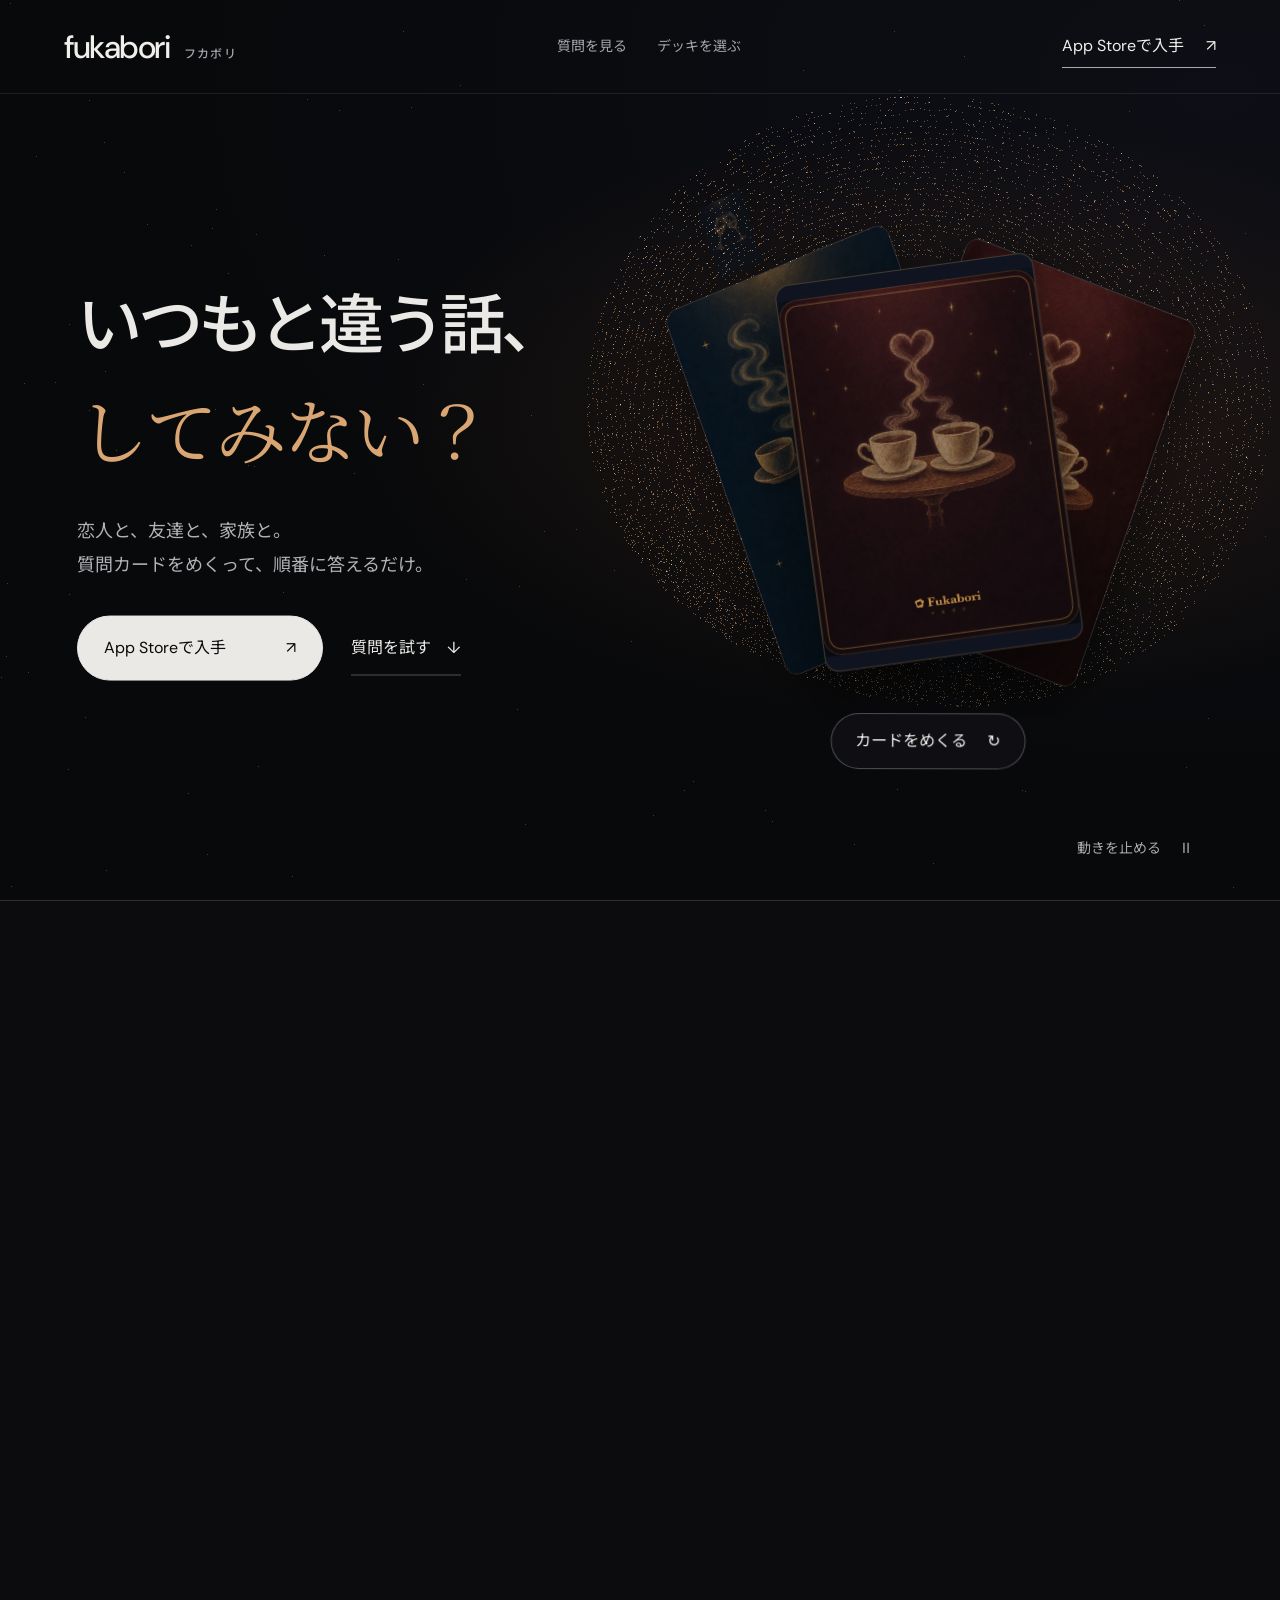
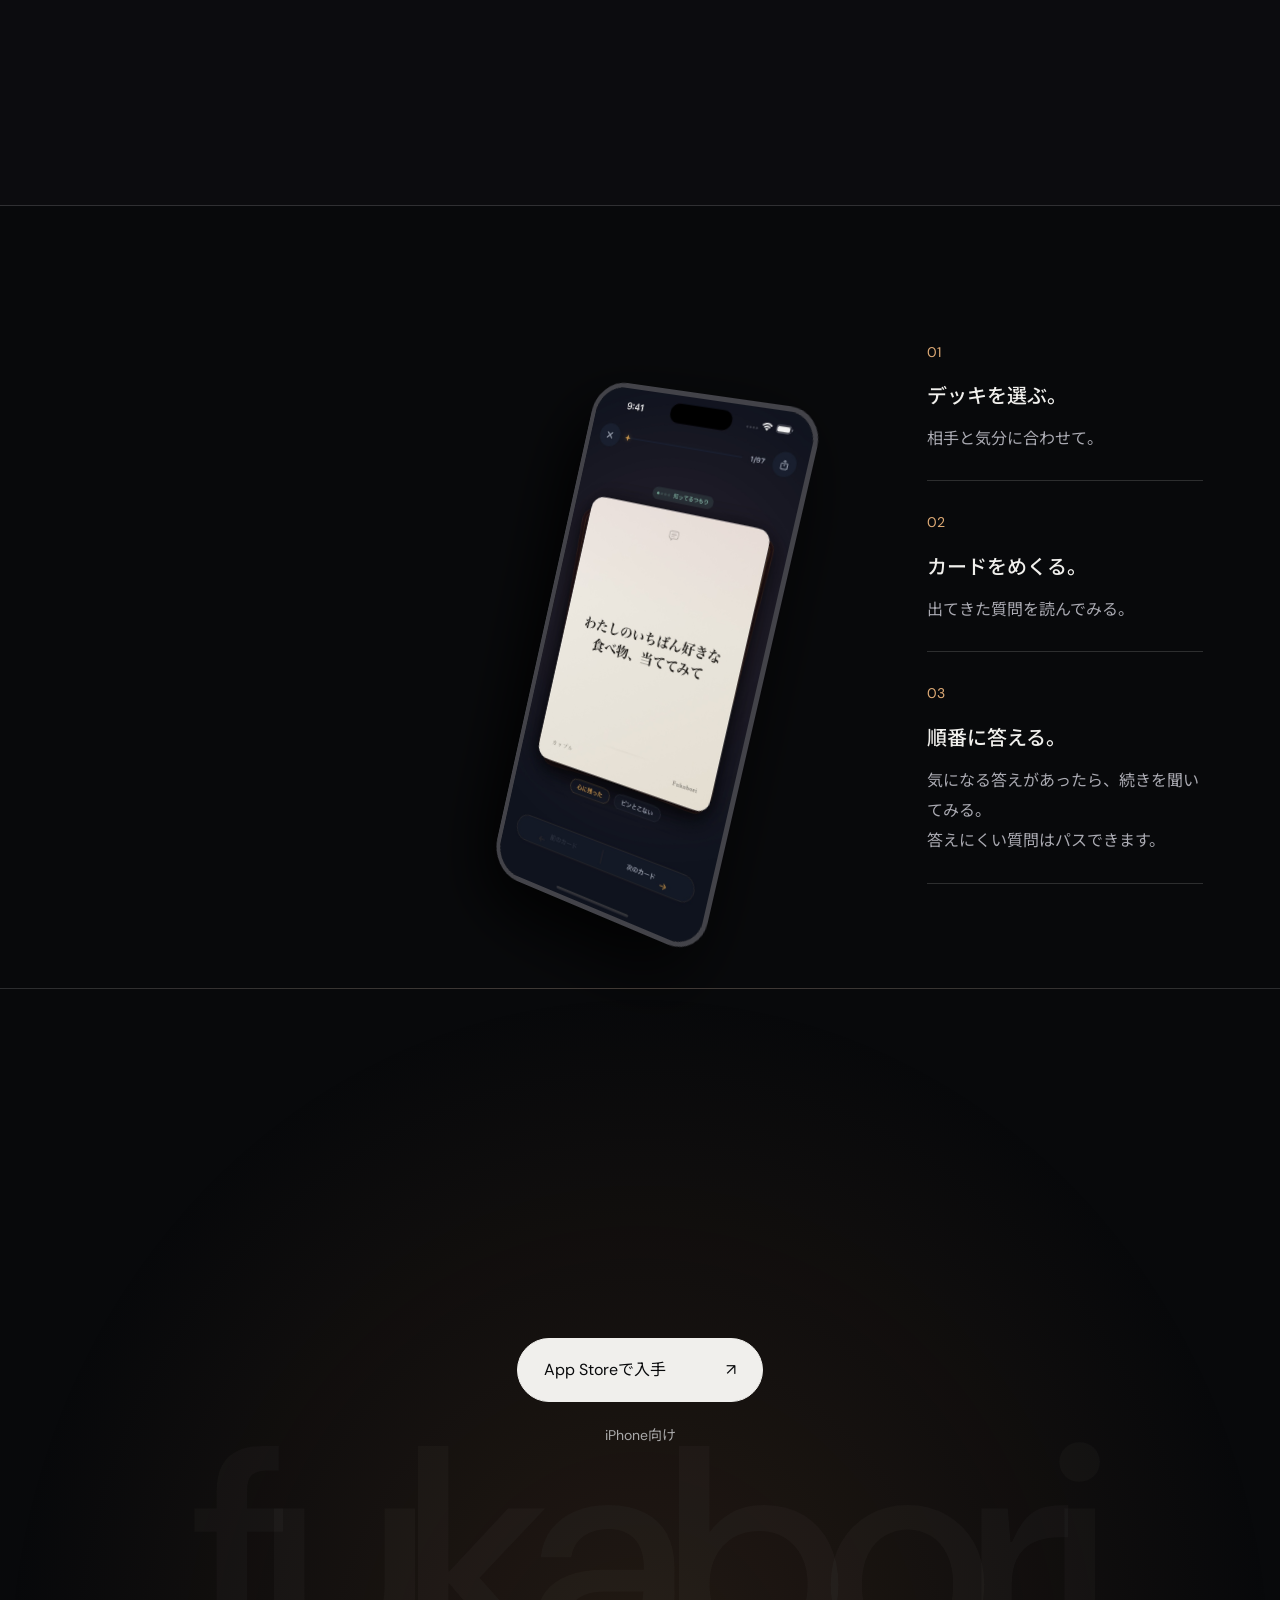
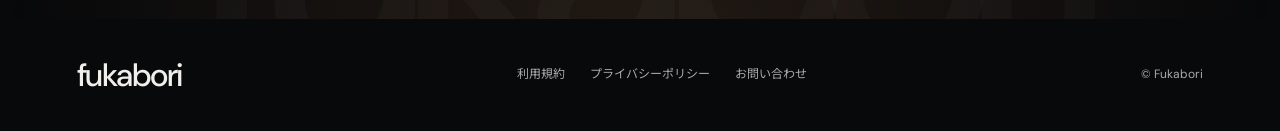
==== index.html @ 7ce5824f "Focus landing page on questions and app install flow" ====
<!doctype html>
<html lang="ja"><head><meta charset="utf-8"><meta name="viewport" content="width=device-width,initial-scale=1"><title>Fukabori — いつもと違う話ができる質問カードアプリ</title><meta name="description" content="質問カードをめくって、順番に答えるだけ。恋人や友達、家族との会話に。ひとりの考えごとにも。Fukaboriは、いつもと違う話のきっかけをつくる質問カードアプリです。"><meta name="theme-color" content="#08090b"><link rel="preconnect" href="https://fonts.googleapis.com"><link rel="preconnect" href="https://fonts.gstatic.com" crossorigin><link href="https://fonts.googleapis.com/css2?family=DM+Sans:wght@400;500;600&family=Noto+Sans+JP:wght@400;500;600;700&family=Noto+Serif+JP:wght@400;500&display=swap" rel="stylesheet"><link rel="stylesheet" href="night.css?v=focused-flow"><script defer src="vendor/gsap.min.js"></script><script defer src="vendor/ScrollTrigger.min.js"></script><script defer src="night.js?v=focused-flow"></script><script>
(function () {
  var KEY  = 'phc_mdtMoTpNnozGdZeCLP4mNrGF9wFxScvhoNGW9rJ8dzfP';
  var HOST = 'https://us.i.posthog.com';

  var s = document.createElement('script');
  s.src = 'https://us-assets.i.posthog.com/static/array.js';
  s.async = true;
  s.onload = function () {
    if (!window.posthog || !posthog.init) return;

    posthog.init(KEY, {
      api_host: HOST,
      autocapture: false,
      capture_pageview: true,
      disable_session_recording: true,
      respect_dnt: true,
      person_profiles: 'identified_only',

      // PostHog は既定で追加のスクリプトを読み込む（押し損ねクリックの自動記録・
      // アンケート機能・Web Vitals）。今回の計測に要らないので全部切る。
      // 切らないとページが重くなるうえ、取る気のない記録が増える。
      capture_dead_clicks: false,
      disable_surveys: true,
      capture_performance: false
    });

    // App Store へ出ていくボタン。data-store-cta にページ内のどこかを書いてある。
    // ページ内に3箇所あるので、どこが押されているかまで見る。
    var ctas = document.querySelectorAll('[data-store-cta]');
    for (var i = 0; i < ctas.length; i++) {
      ctas[i].addEventListener('click', function (e) {
        posthog.capture('lp_store_click', {
          // 'position' という名前にすると HogQL の同名関数と衝突して
          // properties.position が黙って null を返す。cta_position にしてある。
          cta_position: e.currentTarget.getAttribute('data-store-cta')
        });
      });
    }
  };
  document.head.appendChild(s);
})();
</script>
</head>
<body><a class="skip" href="#main">本文へ移動</a><div class="reading-progress" aria-hidden="true"></div><header class="nav"><a class="brand" href="#">fukabori<span>フカボリ</span></a><nav aria-label="メインメニュー"><a href="#decks">質問を見る</a><a href="#decks">デッキを選ぶ</a></nav><a class="store-link" href="https://apps.apple.com/jp/app/id6794950952" data-store-cta="nav">App Storeで入手 <span aria-hidden="true">↗</span></a></header>
<main id="main"><section class="hero" id="hero"><div class="ambient" aria-hidden="true"></div><canvas id="universe" aria-hidden="true"></canvas><div class="hero-copy"><h1><span>いつもと違う話、</span><span><em>してみない？</em></span></h1><p class="lead">恋人と、友達と、家族と。<br>質問カードをめくって、順番に答えるだけ。</p><div class="hero-actions"><a class="pill solid" href="https://apps.apple.com/jp/app/id6794950952" data-store-cta="hero">App Storeで入手 <span aria-hidden="true">↗</span></a><a class="text-action" href="#decks">質問を試す <span aria-hidden="true">↓</span></a></div></div><div class="hero-object"><div class="hero-stack" id="hero-stack"><img class="stack-card stack-one" src="img/deck/parents_v1.webp" alt="" width="480" height="720"><img class="stack-card stack-two" src="img/deck/couple_v1.webp" alt="" width="480" height="720"><button class="hero-flip" id="hero-flip" type="button" aria-label="カードをめくって質問を見る" aria-pressed="false"><span class="flipper"><span class="card-face face-back"><img src="img/cards/couple_back.webp" alt="カップルデッキのカード裏面" width="966" height="1344"></span><span class="card-face face-front"><span class="card-label">01 / カップル</span><span class="card-question">わたしの第一印象、<br>正直どうだった？<br>いまとどんなふうに違う？</span><span class="card-sign">fukabori <span>☽</span></span></span></span></button></div><button class="preview-card" id="preview-card" type="button">カードをめくる <span aria-hidden="true">↻</span></button></div><div class="hero-bottom"><button id="motion-toggle" type="button" aria-pressed="false">動きを止める <span aria-hidden="true">Ⅱ</span></button></div></section>



<section class="collection section" id="decks"><div class="section-heading"><div><h2>あの人に、<br>聞いてみたいこと。</h2></div><p>相手や気分に合わせて選ぶと、<br>質問が変わります。</p></div><div class="deck-selectors" role="group" aria-label="相手別の質問"><button type="button" class="deck-choice active" data-deck="couple_v1" aria-pressed="true"><span class="deck-visual"><img src="img/deck/couple_v1.webp" alt="" width="480" height="720" loading="lazy"></span><span class="deck-caption">恋人と<span class="choice-arrow" aria-hidden="true">↗</span></span></button><button type="button" class="deck-choice" data-deck="friends_v1" aria-pressed="false"><span class="deck-visual"><img src="img/deck/friends_v1.webp" alt="" width="480" height="720" loading="lazy"></span><span class="deck-caption">友達と<span class="choice-arrow" aria-hidden="true">↗</span></span></button><button type="button" class="deck-choice" data-deck="parents_v1" aria-pressed="false"><span class="deck-visual"><img src="img/deck/parents_v1.webp" alt="" width="480" height="720" loading="lazy"></span><span class="deck-caption">家族と<span class="choice-arrow" aria-hidden="true">↗</span></span></button><button type="button" class="deck-choice" data-deck="self_v1" aria-pressed="false"><span class="deck-visual"><img src="img/deck/self_v1.webp" alt="" width="480" height="720" loading="lazy"></span><span class="deck-caption">ひとりで<span class="choice-arrow" aria-hidden="true">↗</span></span></button></div><div class="question-sampler"><div><p class="eyebrow" id="sample-label">カップル / 01</p><p id="sample-question" aria-live="polite" aria-atomic="true">わたしの第一印象、正直どうだった？いまとどんなふうに違う？</p></div><button type="button" id="next-question" aria-label="次の質問をめくる">次の質問 <span aria-hidden="true">↗</span></button></div></section>
<section class="how section"><div class="how-intro"><h2>スマホひとつで、<br><em>すぐに遊べる。</em></h2><p>デッキを選んだら、あとは順番に答えるだけ。<br>アカウント登録はいりません。</p></div><div class="phone-stage"><img src="img/app/screen_card.jpg" alt="フカボリの質問カード画面" width="800" height="1738" loading="lazy"></div><ol class="steps"><li><span>01</span><h3>デッキを選ぶ。</h3><p>相手と気分に合わせて。</p></li><li><span>02</span><h3>カードをめくる。</h3><p>出てきた質問を読んでみる。</p></li><li><span>03</span><h3>順番に答える。</h3><p>気になる答えがあったら、続きを聞いてみる。<br>答えにくい質問はパスできます。</p></li></ol></section>
<section class="closing section"><h2>次に会ったら、<br><em>何を聞こう。</em></h2><a class="pill solid" href="https://apps.apple.com/jp/app/id6794950952" data-store-cta="bottom">App Storeで入手 <span aria-hidden="true">↗</span></a><p>iPhone向け</p><span class="closing-brand" aria-hidden="true">fukabori</span></section></main><footer class="section"><a class="brand" href="#">fukabori</a><div><a href="legal/terms.html">利用規約</a><a href="legal/privacy.html">プライバシーポリシー</a><a href="mailto:shuuuya0616@gmail.com">お問い合わせ</a></div><small>© Fukabori</small></footer><script type="module" src="universe.js"></script></body></html>
---- night.css ----
:root{--bg:#08090b;--text:#f0efec;--muted:#a4a4aa;--accent:#dfab76;--line:#ffffff26;--sans:'DM Sans','Noto Sans JP',sans-serif;--serif:'Noto Serif JP',serif;color-scheme:dark}*{box-sizing:border-box}html{scroll-behavior:smooth;scroll-padding-top:90px}body{margin:0;background:var(--bg);color:var(--text);font:400 16px/1.9 var(--sans)}button,a{-webkit-tap-highlight-color:transparent}a{color:inherit;text-decoration:none}button{font:inherit;color:inherit;cursor:pointer}button:focus-visible,a:focus-visible{outline:2px solid var(--accent);outline-offset:7px}button{touch-action:manipulation}img{display:block;max-width:100%;height:auto}h1,h2,h3,p{margin:0}h1,h2,h3{font-weight:500}em{font-family:var(--serif);font-weight:400;font-style:normal;color:var(--accent)}::selection{background:#8b6445;color:white}.section{padding:110px max(6vw,24px)}.eyebrow{font:400 12px/1.8 var(--sans);letter-spacing:.16em}.skip{position:fixed;top:-100px;left:20px;z-index:100;background:var(--bg);padding:15px}.skip:focus{top:10px}.reading-progress{height:2px;position:fixed;top:0;left:0;width:100%;transform:scaleX(0);transform-origin:left;background:var(--accent);z-index:50}.nav{height:94px;display:flex;align-items:center;justify-content:space-between;padding:0 5vw;position:absolute;top:0;left:0;width:100%;z-index:10;gap:20px;border-bottom:1px solid #ffffff16}.brand{font-size:32px;font-weight:500;letter-spacing:-1.5px;line-height:1}.brand span{display:inline-block;font-size:12px;letter-spacing:.1em;margin-left:15px;color:var(--muted)}.nav nav{display:flex;gap:30px;font-size:14px}.nav nav a{color:var(--muted);transition:color .2s}.nav nav a:hover{color:white}.store-link{font-size:14px;border-bottom:1px solid #aaa;padding:6px 0}.store-link span{margin-left:18px}.hero{position:relative;min-height:850px;height:100svh;max-height:1200px;overflow:hidden;padding:135px 6vw 90px;display:grid;grid-template-columns:1.05fr 1fr;align-items:center;background:#08090b}.ambient{position:absolute;inset:0;background:radial-gradient(ellipse at 75% 47%,#7442223b,transparent 44%),radial-gradient(ellipse at 95% 10%,#191a2a55,transparent 60%);pointer-events:none}#universe{position:absolute;inset:0;width:100%;height:100%;pointer-events:none;opacity:.8}.hero-topline{position:absolute;left:6vw;right:6vw;top:125px;display:flex;justify-content:space-between;font-size:12px;letter-spacing:.12em;color:#929299}.hero-copy{position:relative;z-index:2;padding-bottom:20px;pointer-events:none}.hero-copy a{pointer-events:auto}.hero-copy .eyebrow{color:#b4a18f;margin-bottom:30px}.hero h1{font-size:clamp(42px,5.1vw,82px);line-height:1.5;letter-spacing:-.065em;white-space:nowrap}.hero h1>span{display:block}.hero h1 em{font-size:1.1em;letter-spacing:-.04em}.hero .lead{margin-top:28px;color:#b7b7bc;font-size:16px;line-height:2}.pill{display:inline-flex;align-items:center;justify-content:space-between;gap:60px;border:1px solid #ffffff60;padding:16px 26px;border-radius:99px;font-size:14px;min-height:58px;margin-top:36px;transition:background .3s,color .3s}.pill:hover{background:var(--text);color:var(--bg)}.hero-object{position:relative;height:590px;perspective:1400px;z-index:3}.object-label{position:absolute;right:0;top:18px;font-size:12px;writing-mode:vertical-rl;letter-spacing:.2em;color:#939097}.hero-stack{position:absolute;left:50%;top:49%;width:260px;height:390px;transform:translate(-50%,-50%);transform-style:preserve-3d}.stack-card{position:absolute;inset:0;width:100%;height:100%;object-fit:cover;border-radius:14px;border:1px solid #ffffff30;box-shadow:0 20px 60px #0007}.stack-one{transform:translate3d(-92px,-12px,-120px) rotateY(-24deg) rotateZ(-21deg);filter:brightness(.72)}.stack-two{transform:translate3d(92px,0,-70px) rotateY(20deg) rotateZ(20deg);filter:brightness(.8)}.hero-flip{position:absolute;inset:0;background:none;border:0;padding:0;border-radius:14px;transform:rotateZ(-8deg) rotateY(-12deg);transform-style:preserve-3d;text-align:left}.flipper{display:block;width:100%;height:100%;position:relative;transform-style:preserve-3d;transition:transform 1s cubic-bezier(.2,.7,.15,1)}.hero-flip[aria-pressed=true] .flipper{transform:rotateY(180deg)}.card-face{position:absolute;inset:0;border-radius:14px;overflow:hidden;backface-visibility:hidden;-webkit-backface-visibility:hidden;box-shadow:0 35px 80px #0009;border:1px solid #bc97654f}.face-back{background:#0F1420}.face-back img{width:100%;height:100%;object-fit:contain}.back-title{position:absolute;top:28px;width:100%;text-align:center;font-size:16px;letter-spacing:4px;color:#d9b98b}.back-hint{position:absolute;bottom:28px;width:100%;text-align:center;font-size:12px;letter-spacing:2px;color:#d9b98b}.face-front{transform:rotateY(180deg);background:#e8e2d5;color:#282726;padding:28px;display:flex;flex-direction:column}.card-label{font-size:12px;letter-spacing:.08em}.card-question{font:400 24px/1.95 var(--serif);display:block;margin:auto 0}.card-sign{display:flex;justify-content:space-between;align-items:center;border-top:1px solid #28272640;padding-top:15px;font-size:14px;letter-spacing:1px}.card-sign>span{font-size:25px}.touch-note{position:absolute;bottom:0;left:0;right:0;text-align:center;color:#beb3a4;font-size:12px;letter-spacing:2px}.hero-bottom{position:absolute;bottom:28px;left:6vw;right:6vw;display:flex;align-items:center;justify-content:space-between;z-index:4;border-top:1px solid var(--line);padding-top:24px;gap:20px}.hero-bottom a{display:flex;gap:14px;align-items:center;font-size:12px;letter-spacing:.08em}.hero-bottom p{font-size:12px;color:#aaa}.scroll-line{height:30px;width:1px;background:var(--accent);display:block}.hero-bottom button{background:transparent;border:0;font-size:12px;color:#aaa;padding:10px}.hero-bottom button span{margin-left:14px}.opening{padding-block:150px;text-align:center;background:linear-gradient(180deg,#08090b,#101013,#08090b)}.opening .eyebrow{color:var(--accent)}.opening h2{font-size:clamp(27px,3.2vw,48px);line-height:1.9;letter-spacing:-.03em;margin-top:40px}.opening h2 span{color:#9c9ca4}.opening>p:last-child{color:#aaaab2;line-height:2.2;margin-top:35px}.journey{position:relative;background:#0c0c10;height:900px}.journey-stage{height:100svh;min-height:760px;max-height:1100px;position:relative;overflow:hidden;background:radial-gradient(ellipse at 68% 56%,#2a1b1766,transparent 60%)}.journey-top{position:absolute;top:40px;left:6vw;right:6vw;display:flex;justify-content:space-between;font-size:12px;letter-spacing:.15em;color:#aaa}.journey-line{position:absolute;left:66%;top:50%;width:66vw;height:66vw;transform:translate(-50%,-50%);border:1px solid #ffffff12;border-radius:50%}.journey-line:after{content:'';position:absolute;inset:10%;border:1px solid #ffffff0c;border-radius:50%}.depth-display{position:absolute;right:4%;top:10%;font-size:clamp(200px,30vw,450px);line-height:1;font-weight:400;letter-spacing:-.09em;color:transparent;-webkit-text-stroke:1px #ffffff1c}.depth-display small{display:block;text-align:right;font-size:12px;letter-spacing:.35em;color:#807974;-webkit-text-stroke:0;margin-top:8px}.chapter-copy{position:absolute;left:6vw;top:28%;width:43%;height:380px;z-index:3}.chapter{position:absolute;inset:0;visibility:hidden;opacity:0}.chapter.active{visibility:visible;opacity:1}.chapter .eyebrow{color:var(--accent);margin-bottom:28px}.chapter h2{font-size:clamp(32px,3.8vw,57px);line-height:1.7;letter-spacing:-.04em}.chapter>p:last-child{color:#aaaab2;margin-top:28px;line-height:2.1}.story-card-wrap{position:absolute;left:67%;top:51%;width:290px;height:420px;perspective:1300px;transform:translate(-50%,-50%);z-index:2}.story-card{height:100%;background:#e8e2d5;color:#292727;border:1px solid #a89272;border-radius:12px;padding:30px;display:flex;flex-direction:column;transform:rotate(-8deg) rotateY(-12deg);box-shadow:0 40px 100px #0009;transform-style:preserve-3d}.story-card .card-question{font-size:25px}.journey-bottom{position:absolute;bottom:35px;left:6vw;right:6vw;display:flex;justify-content:space-between;align-items:center;z-index:4}.journey-bottom>span{font-size:12px;color:#aaa;letter-spacing:.1em}.chapter-controls{display:flex;gap:20px}.chapter-controls button{background:none;border:0;border-top:1px solid #ffffff30;color:#94949b;padding:14px 0;min-width:95px;text-align:left;font-size:14px}.chapter-controls button span{margin-left:10px;font-size:12px}.chapter-controls button[aria-pressed=true]{border-color:var(--accent);color:var(--accent)}.interlude{text-align:center;padding-block:145px}.interlude h2{font-size:clamp(31px,4.5vw,65px);line-height:1.8;margin-top:35px;letter-spacing:-.04em}.interlude p:last-child{color:#aaaab2;margin-top:30px;line-height:2.2}.collection{border-block:1px solid var(--line);background:#0c0c0f}.section-heading{display:flex;justify-content:space-between;align-items:flex-end;gap:25px}.section-heading h2{font-size:52px;line-height:1.6;margin-top:25px}.section-heading>p{color:#a4a4ad;line-height:2.1}.deck-selectors{display:grid;grid-template-columns:repeat(4,1fr);gap:24px;margin-top:65px}.deck-choice{background:transparent;border:0;padding:0;text-align:left;min-width:0}.deck-visual{display:flex;align-items:center;justify-content:center;background:radial-gradient(ellipse at 50% 60%,#3d2b2155,transparent 70%),#101014;height:335px;perspective:800px;border:1px solid #ffffff10;transition:background .3s,border-color .3s;overflow:hidden}.deck-visual img{width:155px;transform:rotateZ(-10deg) rotateY(-17deg);border-radius:9px;border:1px solid #ffffff30;box-shadow:15px 20px 40px #0009;transition:transform .5s,filter .5s;filter:brightness(.9)}.deck-choice:nth-child(even) img{transform:rotateZ(10deg) rotateY(17deg)}.deck-choice:hover img,.deck-choice.active img{transform:rotateZ(0) rotateY(0) translateY(-8px);filter:brightness(1.4)}.deck-choice.active .deck-visual{border-color:#d6a87b88;background-color:#171514}.deck-caption{display:flex;gap:15px;align-items:center;padding-top:20px;font-size:20px}.deck-caption>span:first-child{font-size:12px;color:#9c9ca5}.choice-arrow{margin-left:auto;font-size:16px;color:var(--accent);opacity:0}.deck-choice.active .choice-arrow{opacity:1}.question-sampler{display:flex;align-items:center;justify-content:space-between;gap:40px;min-height:210px;border-top:1px solid var(--line);margin-top:40px;padding-top:35px}.question-sampler .eyebrow{color:var(--accent)}#sample-question{font-family:var(--serif);font-size:24px;line-height:1.9;margin-top:14px;max-width:800px}.question-sampler button{background:none;flex:none;border:1px solid #ffffff55;border-radius:50%;width:104px;height:104px;font-size:14px;display:flex;flex-direction:column;align-items:center;justify-content:center;gap:4px;transition:background .3s}.question-sampler button:hover{background:#ffffff15}.how{display:grid;grid-template-columns:1fr .9fr .7fr;align-items:center;gap:50px;padding-block:150px}.how h2{font-size:50px;line-height:1.7;letter-spacing:-.04em;margin-top:30px}.how-intro>p:last-child{color:#aaaab2;margin-top:25px}.phone-stage{perspective:900px;padding:30px 0}.phone-stage img{width:250px;border:5px solid #47474d;border-radius:35px;transform:rotateY(-14deg) rotateZ(9deg);box-shadow:-15px 30px 80px #000;filter:brightness(.95)}.steps{list-style:none;margin:0;padding:0}.steps li{padding:26px 0;border-bottom:1px solid var(--line)}.steps li>span{font-size:12px;color:var(--accent)}.steps h3{font-size:20px;margin-top:10px}.steps p{font-size:14px;color:#aaaab2;margin-top:9px}.closing{position:relative;text-align:center;overflow:hidden;padding-block:110px 210px;border-top:1px solid var(--line);background:radial-gradient(ellipse at 50% 110%,#593c2555,transparent 70%)}.closing h2{font-size:clamp(31px,4.7vw,68px);line-height:1.8;margin-top:35px;letter-spacing:-.035em}.solid{background:var(--text);color:var(--bg);border-color:var(--text)}.solid:hover{background:var(--accent);border-color:var(--accent)}.closing>p:not(.eyebrow){font-size:12px;color:#aaa;margin-top:20px}.closing-brand{position:absolute;bottom:-.3em;left:50%;transform:translateX(-50%);font-size:24vw;line-height:1;font-weight:500;letter-spacing:-.075em;color:#ffffff06;pointer-events:none}footer.section{padding-block:40px;display:flex;align-items:center;justify-content:space-between;gap:30px}footer div{display:flex;gap:25px;font-size:12px;color:#aaa}footer small{font-size:12px;color:#aaa}
@media(max-width:1100px){.hero-stack{width:225px;height:338px}.hero-object{height:500px}.hero{min-height:780px}.stack-one{transform:translate3d(-65px,0,-100px) rotateY(-24deg) rotateZ(-21deg)}.stack-two{transform:translate3d(65px,0,-70px) rotateY(20deg) rotateZ(20deg)}.hero h1{font-size:5.5vw}.brand span{display:none}.nav nav{gap:20px}.deck-visual{height:280px}.deck-visual img{width:130px}.deck-selectors{gap:16px}.how{gap:30px;grid-template-columns:1fr 1fr}.steps{grid-column:1/-1;display:grid;grid-template-columns:repeat(3,1fr);gap:30px}.phone-stage img{margin:auto}.how h2 br:nth-of-type(2){display:none}}
@media(max-width:700px){.section{padding:80px 24px}.nav{height:80px;padding-inline:24px}.brand{font-size:28px}.nav nav{display:none}.store-link{font-size:12px}.store-link span{margin-left:8px}.hero{padding:125px 24px 100px;grid-template-columns:1fr;min-height:1000px;height:auto;max-height:none;gap:0}.hero-topline{top:98px;left:24px;right:24px;font-size:10px;letter-spacing:.07em}.hero-topline>span:last-child{display:none}.hero-copy{padding-top:32px;padding-bottom:0}.hero-copy .eyebrow{font-size:12px;letter-spacing:.06em;margin-bottom:21px}.hero h1{font-size:clamp(35px,8.4vw,58px);line-height:1.55;letter-spacing:-.055em}.hero .lead{font-size:14px;line-height:2;margin-top:22px}.pill{margin-top:25px;padding:13px 22px;min-height:52px;font-size:14px;gap:40px}.hero-object{height:440px;width:100%;margin-top:0}.hero-stack{width:204px;height:306px;top:49%}.stack-one{transform:translate3d(-53px,-5px,-100px) rotateY(-24deg) rotateZ(-21deg)}.stack-two{transform:translate3d(53px,0,-70px) rotateY(20deg) rotateZ(20deg)}.face-front{padding:23px}.card-question{font-size:21px;line-height:1.8}.card-label{font-size:12px}.back-title{font-size:14px;top:22px}.back-hint{font-size:10px;bottom:23px}.object-label{font-size:10px;right:0;top:45px}.touch-note{bottom:5px;font-size:12px;letter-spacing:.07em}.hero-bottom{left:24px;right:24px;bottom:15px;gap:0;padding-top:14px}.hero-bottom p{display:none}.hero-bottom a{font-size:10px;gap:9px;letter-spacing:.04em}.hero-bottom button{font-size:12px;padding-right:0}.hero-bottom button span{margin-left:5px}.opening{padding-block:90px}.opening h2{font-size:25px;margin-top:28px;line-height:1.9}.opening>p:last-child{font-size:14px;margin-top:26px}.eyebrow{font-size:12px;letter-spacing:.08em}.journey{height:840px}.journey-stage{min-height:780px;height:100svh;max-height:1050px}.journey-top{left:24px;right:24px;top:26px;font-size:10px;letter-spacing:.06em}.chapter-copy{left:24px;top:84px;width:calc(100% - 48px);height:260px}.chapter .eyebrow{font-size:12px;margin-bottom:14px}.chapter h2{font-size:32px;line-height:1.5}.chapter>p:last-child{font-size:14px;line-height:1.9;margin-top:17px}.story-card-wrap{left:53%;top:66%;width:198px;height:284px}.story-card{padding:21px;border-radius:10px}.story-card .card-question{font-size:19px;line-height:1.8}.story-card .card-label{font-size:10px}.story-card .card-sign{font-size:12px;padding-top:8px}.story-card .card-sign>span{font-size:18px}.depth-display{right:6%;top:38%;font-size:220px}.depth-display small{font-size:10px}.journey-line{width:125vw;height:125vw;left:55%;top:64%}.journey-bottom{left:24px;right:24px;bottom:20px}.journey-bottom>span{display:none}.chapter-controls{gap:18px;width:100%}.chapter-controls button{min-width:0;flex:1;font-size:14px;padding:10px 0}.chapter-controls button span{font-size:12px;margin-left:8px}.interlude h2{font-size:30px;line-height:1.85;margin-top:24px}.interlude p:last-child{font-size:14px}.section-heading{display:block}.section-heading h2{font-size:39px;margin-top:22px}.section-heading>p{font-size:14px;margin-top:25px}.deck-selectors{grid-template-columns:1fr 1fr;gap:28px 14px;margin-top:35px}.deck-visual{height:235px}.deck-visual img{width:115px}.deck-caption{font-size:18px;gap:10px;padding-top:12px}.deck-caption>span:first-child{font-size:12px}.question-sampler{gap:20px;margin-top:35px;min-height:220px;padding-top:25px;align-items:flex-start}.question-sampler button{width:74px;height:74px;font-size:12px;margin-top:30px}#sample-question{font-size:20px;margin-top:10px;line-height:1.9}.question-sampler .eyebrow{font-size:12px}.how{grid-template-columns:1fr;gap:25px}.how h2{font-size:41px;line-height:1.6;margin-top:22px}.how h2 br:nth-of-type(2){display:none}.how-intro>p:last-child{font-size:14px}.phone-stage{padding:35px 0}.phone-stage img{width:220px}.steps{grid-template-columns:1fr;gap:0}.steps li{display:grid;grid-template-columns:30px 1fr;gap:0 12px;padding:22px 0}.steps h3{margin-top:0;font-size:20px}.steps li>span{padding-top:6px}.steps p{grid-column:2;font-size:14px;margin-top:5px}.closing{padding-block:85px 130px}.closing h2{font-size:29px;margin-top:25px}.closing-brand{font-size:26vw;bottom:-.15em}footer.section{display:flex;flex-wrap:wrap;padding-block:35px;gap:25px}footer div{order:3;flex-wrap:wrap;gap:18px;width:100%;font-size:12px}footer small{margin-left:auto}}
@media(max-width:360px){.hero{min-height:960px}.hero-object{height:400px}.hero-stack{width:180px;height:270px}.card-question{font-size:18px}.hero h1{font-size:32px}.deck-visual{height:205px}.deck-visual img{width:95px}.chapter h2{font-size:29px}.chapter>p:last-child{font-size:13px}.question-sampler{flex-direction:column;gap:0}.question-sampler button{margin-top:20px;align-self:flex-end}.opening h2{font-size:22px}}
@media(prefers-reduced-motion:reduce){html{scroll-behavior:auto}*,*:before,*:after{animation:none!important;transition:none!important}}
body.motion-paused{scroll-behavior:auto}
.motion-paused .flipper{transition:none}.motion-paused .journey{height:auto}.motion-paused .hero-stack{animation:none}.motion-paused .journey-bottom>span{display:none}
/* Natural document flow remains usable without a scroll-animation library. */
.journey{height:auto}
@media(min-width:701px){.story-card-wrap{pointer-events:none}}

@media(max-width:700px){.journey-stage{min-height:740px}}

/* Keep the reading hierarchy clear: headings, body copy, then actions. */
.hero{padding-top:150px}.hero-copy{padding-bottom:0}.hero .lead{font-size:18px;line-height:1.9;max-width:36em}.pill,.store-link{font-size:16px}.hero-bottom{border:0;padding:0;justify-content:flex-end}.hero-bottom button{font-size:14px}.preview-card{position:absolute;bottom:8px;left:50%;transform:translateX(-50%);display:flex;align-items:center;gap:20px;white-space:nowrap;border:1px solid #ffffff40;background:#101014d9;border-radius:99px;padding:12px 24px;font-size:16px}.preview-card:hover{border-color:var(--accent);background:#24201b}.opening h2,.interlude h2,.section-heading h2,.how h2,.closing h2{margin-top:0}.opening>p:last-child,.chapter>p:last-child,.interlude p:last-child,.section-heading>p,.how-intro>p:last-child{font-size:18px;line-height:1.95}.chapter-copy{top:27%}.chapter-controls{gap:24px}.chapter-controls button{min-width:120px;font-size:16px}.chapter-controls button span{font-size:16px;margin:0}.card-label,.story-card .card-label{font-size:14px;letter-spacing:0}.question-sampler .eyebrow{font-size:16px;letter-spacing:0}.steps p{font-size:16px}.steps li>span{font-size:14px}.closing>p:not(.eyebrow){font-size:14px}.question-sampler button{font-size:16px}
@media(max-width:700px){.hero{padding-top:130px;min-height:890px;padding-bottom:65px}.hero-copy{padding-top:0}.hero .lead{font-size:16px;line-height:1.9}.hero-object{height:405px;margin-top:10px}.hero-stack{top:45%}.preview-card{bottom:0;font-size:16px;padding:10px 22px}.hero-bottom{bottom:10px}.hero-bottom button{font-size:14px;min-height:44px}.store-link{font-size:14px}.opening>p:last-child,.chapter>p:last-child,.interlude p:last-child,.section-heading>p,.how-intro>p:last-child{font-size:16px;line-height:1.95}.opening>p:last-child br{display:none}.opening h2{font-size:26px}.chapter-copy{top:55px}.chapter-controls{gap:14px}.chapter-controls button{min-width:0;min-height:48px}.chapter-controls button span{font-size:14px}.story-card .card-label{font-size:13px}.question-sampler{display:block}.question-sampler button{border-radius:99px;width:auto;height:auto;min-height:48px;flex-direction:row;padding:10px 20px;gap:18px;margin-top:24px;font-size:16px}.steps p{font-size:16px}.closing>p:not(.eyebrow){font-size:14px}.closing>p:not(.eyebrow){max-width:24em;margin-inline:auto}footer div{font-size:14px}}

/* Composite the back stack separately so its planes cannot cut through the flip. */
.hero-stack{transform-style:flat;isolation:isolate}
.stack-one{z-index:1}.stack-two{z-index:2}
.hero-flip{z-index:3;transform:rotateZ(-8deg);transform-style:flat;perspective:1200px}
.face-back{transform:translateZ(1px)}
.face-front{transform:rotateY(180deg) translateZ(1px)}

@media(max-width:700px){.hero-flip .card-question{font-size:clamp(16px,4.6vw,18px);line-height:1.9}}

/* A short path from trying a question to installing the app. */
.hero-actions{display:flex;align-items:center;gap:28px;margin-top:34px}.hero-actions .pill{margin:0}.text-action{font-size:16px;border-bottom:1px solid #ffffff50;padding:12px 0}.text-action span{margin-left:12px}.collection{display:grid;grid-template-columns:1.15fr 1fr;gap:48px 65px;align-items:start}.collection .section-heading{grid-column:1/-1}.question-sampler{grid-column:1;grid-row:2;display:flex;flex-direction:column;align-items:flex-start;justify-content:space-between;background:#eee7dc;color:#222329;border:0;border-radius:22px;padding:40px;min-height:470px;margin:0}.question-sampler .eyebrow{color:#75634c}#sample-question{font-size:30px;line-height:1.8;margin:40px 0}.question-sampler button{border-color:#25252550;border-radius:99px;flex-direction:row;gap:20px;width:auto;height:auto;padding:12px 24px;min-height:50px}.question-sampler button:hover{background:#0000000a}.deck-selectors{grid-column:2;grid-row:2;margin:0;grid-template-columns:1fr 1fr;gap:24px}.deck-visual{height:175px;border-radius:12px}.deck-visual img{width:85px}.deck-caption{font-size:18px;padding-top:10px}.how{padding-block:95px}.closing{padding-block:90px 170px}
@media(max-width:700px){.hero{min-height:900px}.hero-actions{gap:22px;flex-wrap:wrap;margin-top:28px}.hero-actions .pill{padding:13px 20px}.text-action{font-size:15px}.hero-flip .card-question{font-size:17px;line-height:1.85}.collection{display:flex;flex-direction:column;gap:30px}.collection .section-heading h2{font-size:34px}.section-heading>p{margin-top:20px}.question-sampler{width:100%;padding:28px;min-height:330px}#sample-question{font-size:25px;margin:30px 0}.question-sampler button{margin-top:0}.deck-selectors{width:100%;gap:22px 16px}.deck-visual{height:170px}.deck-visual img{width:85px}.how{padding-block:75px}.closing{padding-block:75px 130px}}
@media(max-width:360px){.hero-flip .card-question{font-size:15px}.hero-actions{gap:16px}.hero-actions .pill{font-size:14px;padding-inline:16px}}

#sample-question{text-wrap:pretty}@media(max-width:700px){.deck-selectors{grid-template-columns:repeat(4,1fr);gap:9px}.deck-visual{height:100px;border-radius:9px}.deck-visual img{width:50px;border-radius:4px}.deck-caption{font-size:14px;gap:0}.choice-arrow{display:none}.hero-flip .card-question{font-size:16px}}
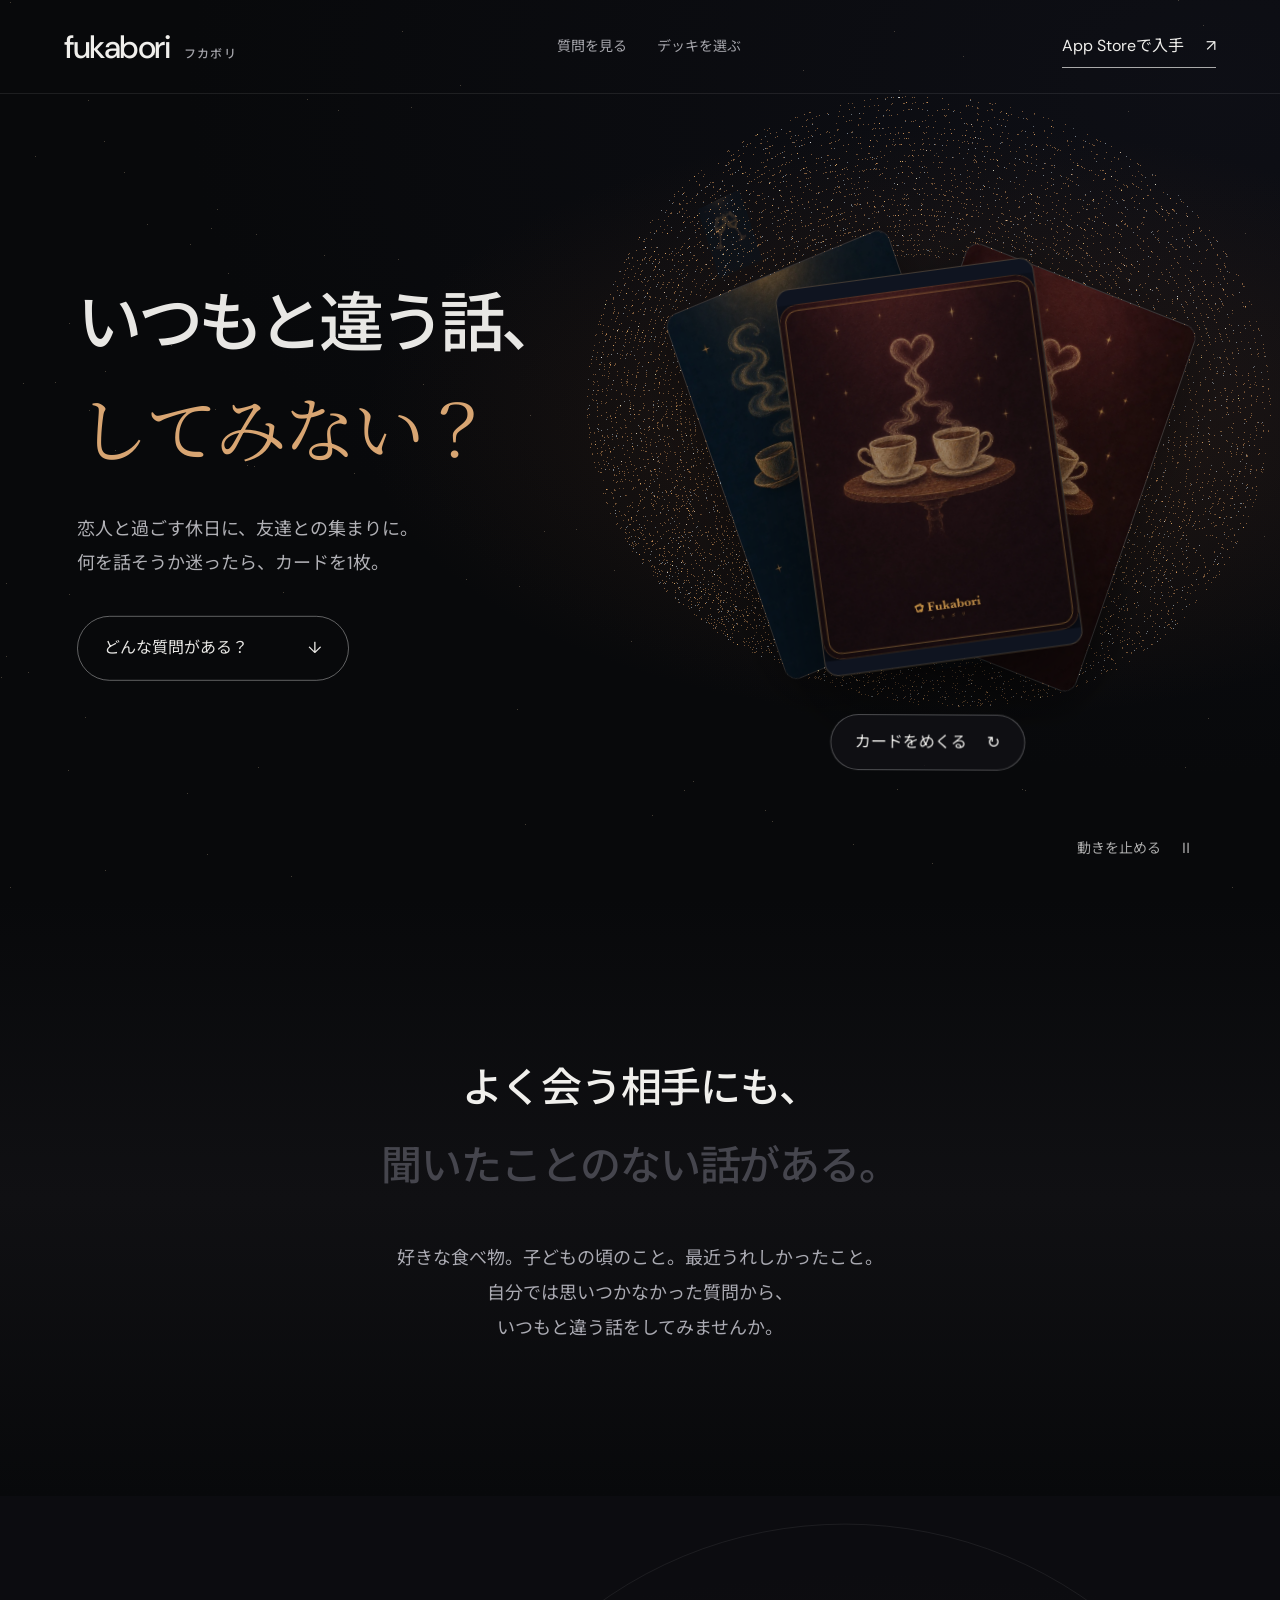
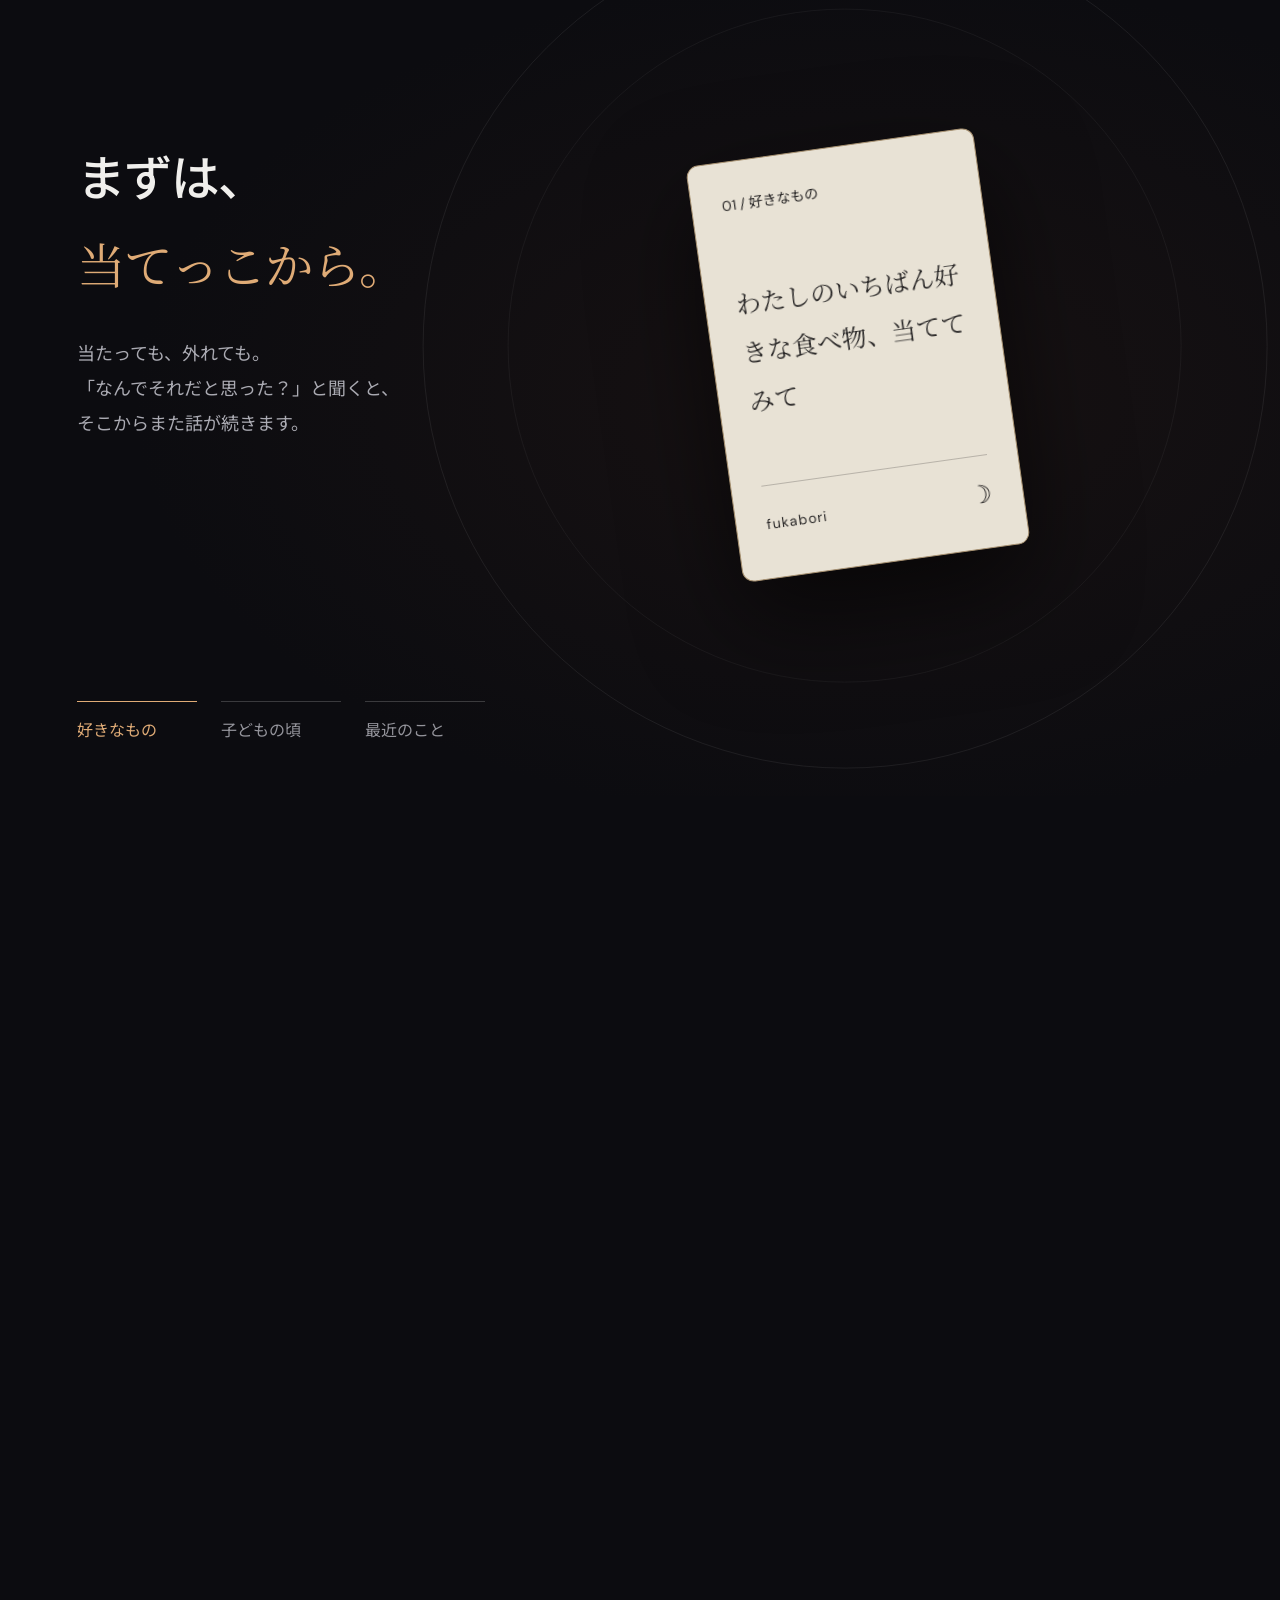
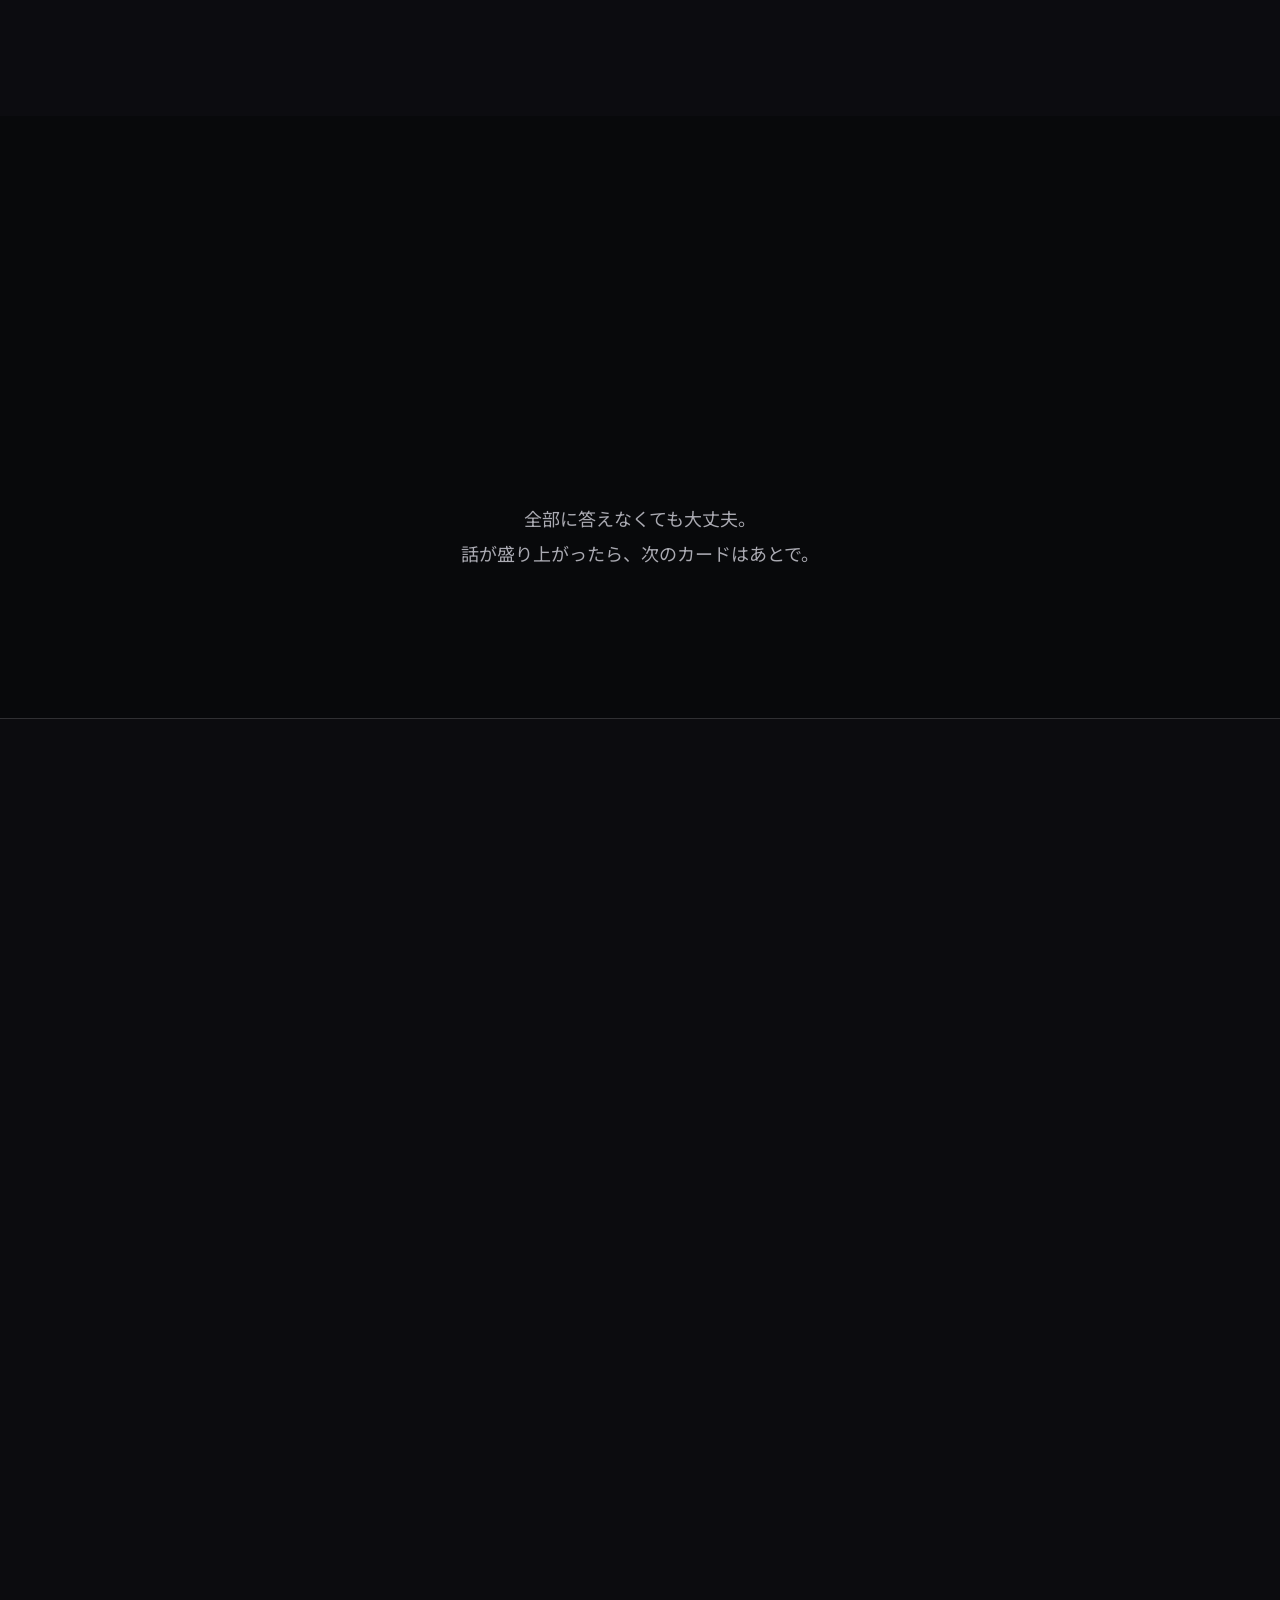
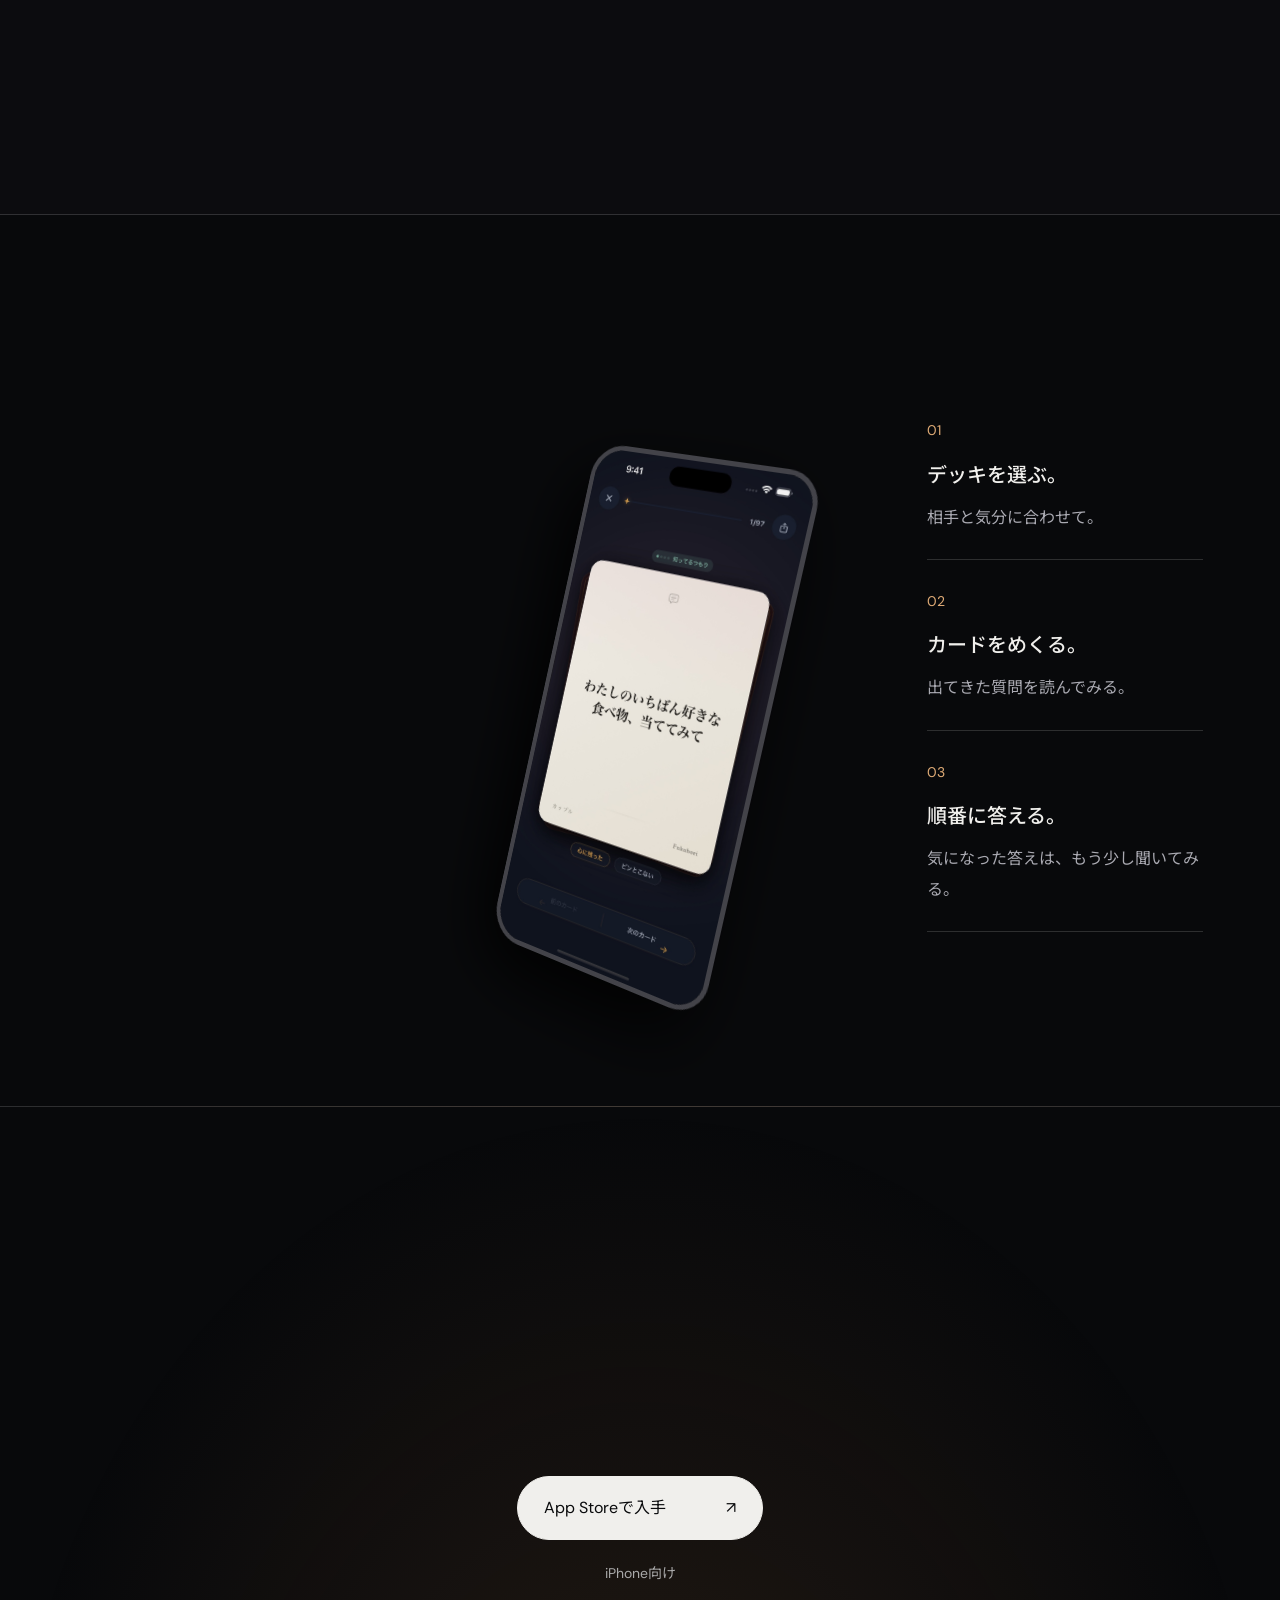
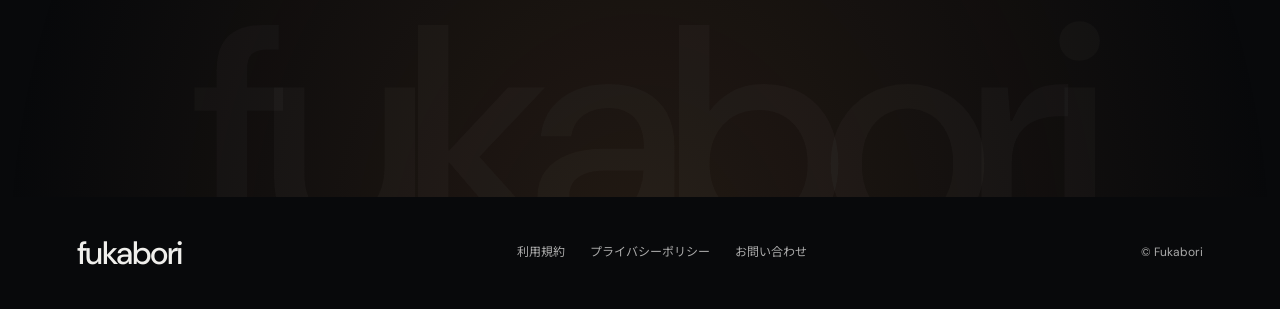
==== commit 4ee59de8: "Revert "Focus landing page on questions and app install flow (#7)" This reverts commit 72a4eb485f116" ====
--- a/index.html
+++ b/index.html
@@ -1,5 +1,5 @@
 <!doctype html>
-<html lang="ja"><head><meta charset="utf-8"><meta name="viewport" content="width=device-width,initial-scale=1"><title>Fukabori — いつもと違う話ができる質問カードアプリ</title><meta name="description" content="質問カードをめくって、順番に答えるだけ。恋人や友達、家族との会話に。ひとりの考えごとにも。Fukaboriは、いつもと違う話のきっかけをつくる質問カードアプリです。"><meta name="theme-color" content="#08090b"><link rel="preconnect" href="https://fonts.googleapis.com"><link rel="preconnect" href="https://fonts.gstatic.com" crossorigin><link href="https://fonts.googleapis.com/css2?family=DM+Sans:wght@400;500;600&family=Noto+Sans+JP:wght@400;500;600;700&family=Noto+Serif+JP:wght@400;500&display=swap" rel="stylesheet"><link rel="stylesheet" href="night.css?v=focused-flow"><script defer src="vendor/gsap.min.js"></script><script defer src="vendor/ScrollTrigger.min.js"></script><script defer src="night.js?v=focused-flow"></script><script>
+<html lang="ja"><head><meta charset="utf-8"><meta name="viewport" content="width=device-width,initial-scale=1"><title>Fukabori — いつもと違う話ができる質問カードアプリ</title><meta name="description" content="質問カードをめくって、順番に答えるだけ。恋人や友達、家族との会話に。ひとりの考えごとにも。Fukaboriは、いつもと違う話のきっかけをつくる質問カードアプリです。"><meta name="theme-color" content="#08090b"><link rel="preconnect" href="https://fonts.googleapis.com"><link rel="preconnect" href="https://fonts.gstatic.com" crossorigin><link href="https://fonts.googleapis.com/css2?family=DM+Sans:wght@400;500;600&family=Noto+Sans+JP:wght@400;500;600;700&family=Noto+Serif+JP:wght@400;500&display=swap" rel="stylesheet"><link rel="stylesheet" href="night.css?v=card-layer-fix"><script defer src="vendor/gsap.min.js"></script><script defer src="vendor/ScrollTrigger.min.js"></script><script defer src="night.js?v=clean-type"></script><script>
 (function () {
   var KEY  = 'phc_mdtMoTpNnozGdZeCLP4mNrGF9wFxScvhoNGW9rJ8dzfP';
   var HOST = 'https://us.i.posthog.com';
@@ -43,11 +43,11 @@
 })();
 </script>
 </head>
-<body><a class="skip" href="#main">本文へ移動</a><div class="reading-progress" aria-hidden="true"></div><header class="nav"><a class="brand" href="#">fukabori<span>フカボリ</span></a><nav aria-label="メインメニュー"><a href="#decks">質問を見る</a><a href="#decks">デッキを選ぶ</a></nav><a class="store-link" href="https://apps.apple.com/jp/app/id6794950952" data-store-cta="nav">App Storeで入手 <span aria-hidden="true">↗</span></a></header>
-<main id="main"><section class="hero" id="hero"><div class="ambient" aria-hidden="true"></div><canvas id="universe" aria-hidden="true"></canvas><div class="hero-copy"><h1><span>いつもと違う話、</span><span><em>してみない？</em></span></h1><p class="lead">恋人と、友達と、家族と。<br>質問カードをめくって、順番に答えるだけ。</p><div class="hero-actions"><a class="pill solid" href="https://apps.apple.com/jp/app/id6794950952" data-store-cta="hero">App Storeで入手 <span aria-hidden="true">↗</span></a><a class="text-action" href="#decks">質問を試す <span aria-hidden="true">↓</span></a></div></div><div class="hero-object"><div class="hero-stack" id="hero-stack"><img class="stack-card stack-one" src="img/deck/parents_v1.webp" alt="" width="480" height="720"><img class="stack-card stack-two" src="img/deck/couple_v1.webp" alt="" width="480" height="720"><button class="hero-flip" id="hero-flip" type="button" aria-label="カードをめくって質問を見る" aria-pressed="false"><span class="flipper"><span class="card-face face-back"><img src="img/cards/couple_back.webp" alt="カップルデッキのカード裏面" width="966" height="1344"></span><span class="card-face face-front"><span class="card-label">01 / カップル</span><span class="card-question">わたしの第一印象、<br>正直どうだった？<br>いまとどんなふうに違う？</span><span class="card-sign">fukabori <span>☽</span></span></span></span></button></div><button class="preview-card" id="preview-card" type="button">カードをめくる <span aria-hidden="true">↻</span></button></div><div class="hero-bottom"><button id="motion-toggle" type="button" aria-pressed="false">動きを止める <span aria-hidden="true">Ⅱ</span></button></div></section>
-
-
-
-<section class="collection section" id="decks"><div class="section-heading"><div><h2>あの人に、<br>聞いてみたいこと。</h2></div><p>相手や気分に合わせて選ぶと、<br>質問が変わります。</p></div><div class="deck-selectors" role="group" aria-label="相手別の質問"><button type="button" class="deck-choice active" data-deck="couple_v1" aria-pressed="true"><span class="deck-visual"><img src="img/deck/couple_v1.webp" alt="" width="480" height="720" loading="lazy"></span><span class="deck-caption">恋人と<span class="choice-arrow" aria-hidden="true">↗</span></span></button><button type="button" class="deck-choice" data-deck="friends_v1" aria-pressed="false"><span class="deck-visual"><img src="img/deck/friends_v1.webp" alt="" width="480" height="720" loading="lazy"></span><span class="deck-caption">友達と<span class="choice-arrow" aria-hidden="true">↗</span></span></button><button type="button" class="deck-choice" data-deck="parents_v1" aria-pressed="false"><span class="deck-visual"><img src="img/deck/parents_v1.webp" alt="" width="480" height="720" loading="lazy"></span><span class="deck-caption">家族と<span class="choice-arrow" aria-hidden="true">↗</span></span></button><button type="button" class="deck-choice" data-deck="self_v1" aria-pressed="false"><span class="deck-visual"><img src="img/deck/self_v1.webp" alt="" width="480" height="720" loading="lazy"></span><span class="deck-caption">ひとりで<span class="choice-arrow" aria-hidden="true">↗</span></span></button></div><div class="question-sampler"><div><p class="eyebrow" id="sample-label">カップル / 01</p><p id="sample-question" aria-live="polite" aria-atomic="true">わたしの第一印象、正直どうだった？いまとどんなふうに違う？</p></div><button type="button" id="next-question" aria-label="次の質問をめくる">次の質問 <span aria-hidden="true">↗</span></button></div></section>
-<section class="how section"><div class="how-intro"><h2>スマホひとつで、<br><em>すぐに遊べる。</em></h2><p>デッキを選んだら、あとは順番に答えるだけ。<br>アカウント登録はいりません。</p></div><div class="phone-stage"><img src="img/app/screen_card.jpg" alt="フカボリの質問カード画面" width="800" height="1738" loading="lazy"></div><ol class="steps"><li><span>01</span><h3>デッキを選ぶ。</h3><p>相手と気分に合わせて。</p></li><li><span>02</span><h3>カードをめくる。</h3><p>出てきた質問を読んでみる。</p></li><li><span>03</span><h3>順番に答える。</h3><p>気になる答えがあったら、続きを聞いてみる。<br>答えにくい質問はパスできます。</p></li></ol></section>
-<section class="closing section"><h2>次に会ったら、<br><em>何を聞こう。</em></h2><a class="pill solid" href="https://apps.apple.com/jp/app/id6794950952" data-store-cta="bottom">App Storeで入手 <span aria-hidden="true">↗</span></a><p>iPhone向け</p><span class="closing-brand" aria-hidden="true">fukabori</span></section></main><footer class="section"><a class="brand" href="#">fukabori</a><div><a href="legal/terms.html">利用規約</a><a href="legal/privacy.html">プライバシーポリシー</a><a href="mailto:shuuuya0616@gmail.com">お問い合わせ</a></div><small>© Fukabori</small></footer><script type="module" src="universe.js"></script></body></html>
+<body><a class="skip" href="#main">本文へ移動</a><div class="reading-progress" aria-hidden="true"></div><header class="nav"><a class="brand" href="#">fukabori<span>フカボリ</span></a><nav aria-label="メインメニュー"><a href="#journey">質問を見る</a><a href="#decks">デッキを選ぶ</a></nav><a class="store-link" href="https://apps.apple.com/jp/app/id6794950952" data-store-cta="nav">App Storeで入手 <span aria-hidden="true">↗</span></a></header>
+<main id="main"><section class="hero" id="hero"><div class="ambient" aria-hidden="true"></div><canvas id="universe" aria-hidden="true"></canvas><div class="hero-copy"><h1><span>いつもと違う話、</span><span><em>してみない？</em></span></h1><p class="lead">恋人と過ごす休日に、友達との集まりに。<br>何を話そうか迷ったら、カードを1枚。</p><a class="pill" href="#journey">どんな質問がある？ <span aria-hidden="true">↓</span></a></div><div class="hero-object"><div class="hero-stack" id="hero-stack"><img class="stack-card stack-one" src="img/deck/parents_v1.webp" alt="" width="480" height="720"><img class="stack-card stack-two" src="img/deck/couple_v1.webp" alt="" width="480" height="720"><button class="hero-flip" id="hero-flip" type="button" aria-label="カードをめくって質問を見る" aria-pressed="false"><span class="flipper"><span class="card-face face-back"><img src="img/cards/couple_back.webp" alt="カップルデッキのカード裏面" width="966" height="1344"></span><span class="card-face face-front"><span class="card-label">01 / カップル</span><span class="card-question">わたしのいちばん<br>好きな食べ物、<br>当ててみて</span><span class="card-sign">fukabori <span>☽</span></span></span></span></button></div><button class="preview-card" id="preview-card" type="button">カードをめくる <span aria-hidden="true">↻</span></button></div><div class="hero-bottom"><button id="motion-toggle" type="button" aria-pressed="false">動きを止める <span aria-hidden="true">Ⅱ</span></button></div></section>
+<section class="opening section"><h2 class="reveal-lines">よく会う相手にも、<br><span>聞いたことのない話がある。</span></h2><p>好きな食べ物。子どもの頃のこと。最近うれしかったこと。<br>自分では思いつかなかった質問から、<br>いつもと違う話をしてみませんか。</p></section>
+<section class="journey" id="journey" aria-label="3つの質問の例"><div class="journey-stage"><div class="journey-line" aria-hidden="true"></div><div class="chapter-copy"><article class="chapter active"><h2>まずは、<br><em>当てっこから。</em></h2><p>当たっても、外れても。<br>「なんでそれだと思った？」と聞くと、<br>そこからまた話が続きます。</p></article><article class="chapter"><h2>昔の話、<br><em>聞いたことある？</em></h2><p>どんな子だった？ 何に夢中だった？<br>いまの姿からは想像できない話も、<br>聞けるかもしれません。</p></article><article class="chapter"><h2>そういえば、<br><em>あのときね。</em></h2><p>うれしかったことや、助かったこと。<br>普段はわざわざ言わない話も、<br>質問に答えるつもりで。</p></article></div><div class="story-card-wrap"><div class="story-card" id="story-card"><span class="card-label" id="story-card-label">01 / 好きなもの</span><p class="card-question" id="story-question">わたしのいちばん好きな食べ物、当ててみて</p><span class="card-sign">fukabori <span>☽</span></span></div></div><div class="journey-bottom"><div class="chapter-controls" aria-label="会話の場面を選ぶ"><button type="button" data-chapter="0" aria-pressed="true"><span>好きなもの</span></button><button type="button" data-chapter="1" aria-pressed="false"><span>子どもの頃</span></button><button type="button" data-chapter="2" aria-pressed="false"><span>最近のこと</span></button></div></div></div></section>
+<section class="interlude section"><h2>答えにくい質問は、<br><em>パスしてOK。</em></h2><p>全部に答えなくても大丈夫。<br>話が盛り上がったら、次のカードはあとで。</p></section>
+<section class="collection section" id="decks"><div class="section-heading"><div><h2>誰と使うかで、<br>質問もいろいろ。</h2></div><p>恋人や友達、家族と話すときにも。<br>ひとりで考えを整理したいときにも。</p></div><div class="deck-selectors" role="group" aria-label="相手別の質問"><button type="button" class="deck-choice active" data-deck="couple_v1" aria-pressed="true"><span class="deck-visual"><img src="img/deck/couple_v1.webp" alt="" width="480" height="720" loading="lazy"></span><span class="deck-caption">恋人と<span class="choice-arrow" aria-hidden="true">↗</span></span></button><button type="button" class="deck-choice" data-deck="friends_v1" aria-pressed="false"><span class="deck-visual"><img src="img/deck/friends_v1.webp" alt="" width="480" height="720" loading="lazy"></span><span class="deck-caption">友達と<span class="choice-arrow" aria-hidden="true">↗</span></span></button><button type="button" class="deck-choice" data-deck="parents_v1" aria-pressed="false"><span class="deck-visual"><img src="img/deck/parents_v1.webp" alt="" width="480" height="720" loading="lazy"></span><span class="deck-caption">家族と<span class="choice-arrow" aria-hidden="true">↗</span></span></button><button type="button" class="deck-choice" data-deck="self_v1" aria-pressed="false"><span class="deck-visual"><img src="img/deck/self_v1.webp" alt="" width="480" height="720" loading="lazy"></span><span class="deck-caption">ひとりで<span class="choice-arrow" aria-hidden="true">↗</span></span></button></div><div class="question-sampler"><div><p class="eyebrow" id="sample-label">カップル / 01</p><p id="sample-question" aria-live="polite" aria-atomic="true">わたしのいちばん好きな食べ物、当ててみて</p></div><button type="button" id="next-question" aria-label="次の質問をめくる">次の質問 <span aria-hidden="true">↗</span></button></div></section>
+<section class="how section"><div class="how-intro"><h2>スマホひとつで、<br><em>すぐに遊べる。</em></h2><p>アカウント登録はいりません。<br>デッキを選んだら、そのまま始められます。</p></div><div class="phone-stage"><img src="img/app/screen_card.jpg" alt="フカボリの質問カード画面" width="800" height="1738" loading="lazy"></div><ol class="steps"><li><span>01</span><h3>デッキを選ぶ。</h3><p>相手と気分に合わせて。</p></li><li><span>02</span><h3>カードをめくる。</h3><p>出てきた質問を読んでみる。</p></li><li><span>03</span><h3>順番に答える。</h3><p>気になった答えは、もう少し聞いてみる。</p></li></ol></section>
+<section class="closing section"><h2>Fukaboriを、<br><em>はじめよう。</em></h2><a class="pill solid" href="https://apps.apple.com/jp/app/id6794950952" data-store-cta="bottom">App Storeで入手 <span aria-hidden="true">↗</span></a><p>iPhone向け</p><span class="closing-brand" aria-hidden="true">fukabori</span></section></main><footer class="section"><a class="brand" href="#">fukabori</a><div><a href="legal/terms.html">利用規約</a><a href="legal/privacy.html">プライバシーポリシー</a><a href="mailto:shuuuya0616@gmail.com">お問い合わせ</a></div><small>© Fukabori</small></footer><script type="module" src="universe.js"></script></body></html>
--- a/night.css
+++ b/night.css
@@ -23,10 +23,3 @@
 .face-front{transform:rotateY(180deg) translateZ(1px)}
 
 @media(max-width:700px){.hero-flip .card-question{font-size:clamp(16px,4.6vw,18px);line-height:1.9}}
-
-/* A short path from trying a question to installing the app. */
-.hero-actions{display:flex;align-items:center;gap:28px;margin-top:34px}.hero-actions .pill{margin:0}.text-action{font-size:16px;border-bottom:1px solid #ffffff50;padding:12px 0}.text-action span{margin-left:12px}.collection{display:grid;grid-template-columns:1.15fr 1fr;gap:48px 65px;align-items:start}.collection .section-heading{grid-column:1/-1}.question-sampler{grid-column:1;grid-row:2;display:flex;flex-direction:column;align-items:flex-start;justify-content:space-between;background:#eee7dc;color:#222329;border:0;border-radius:22px;padding:40px;min-height:470px;margin:0}.question-sampler .eyebrow{color:#75634c}#sample-question{font-size:30px;line-height:1.8;margin:40px 0}.question-sampler button{border-color:#25252550;border-radius:99px;flex-direction:row;gap:20px;width:auto;height:auto;padding:12px 24px;min-height:50px}.question-sampler button:hover{background:#0000000a}.deck-selectors{grid-column:2;grid-row:2;margin:0;grid-template-columns:1fr 1fr;gap:24px}.deck-visual{height:175px;border-radius:12px}.deck-visual img{width:85px}.deck-caption{font-size:18px;padding-top:10px}.how{padding-block:95px}.closing{padding-block:90px 170px}
-@media(max-width:700px){.hero{min-height:900px}.hero-actions{gap:22px;flex-wrap:wrap;margin-top:28px}.hero-actions .pill{padding:13px 20px}.text-action{font-size:15px}.hero-flip .card-question{font-size:17px;line-height:1.85}.collection{display:flex;flex-direction:column;gap:30px}.collection .section-heading h2{font-size:34px}.section-heading>p{margin-top:20px}.question-sampler{width:100%;padding:28px;min-height:330px}#sample-question{font-size:25px;margin:30px 0}.question-sampler button{margin-top:0}.deck-selectors{width:100%;gap:22px 16px}.deck-visual{height:170px}.deck-visual img{width:85px}.how{padding-block:75px}.closing{padding-block:75px 130px}}
-@media(max-width:360px){.hero-flip .card-question{font-size:15px}.hero-actions{gap:16px}.hero-actions .pill{font-size:14px;padding-inline:16px}}
-
-#sample-question{text-wrap:pretty}@media(max-width:700px){.deck-selectors{grid-template-columns:repeat(4,1fr);gap:9px}.deck-visual{height:100px;border-radius:9px}.deck-visual img{width:50px;border-radius:4px}.deck-caption{font-size:14px;gap:0}.choice-arrow{display:none}.hero-flip .card-question{font-size:16px}}
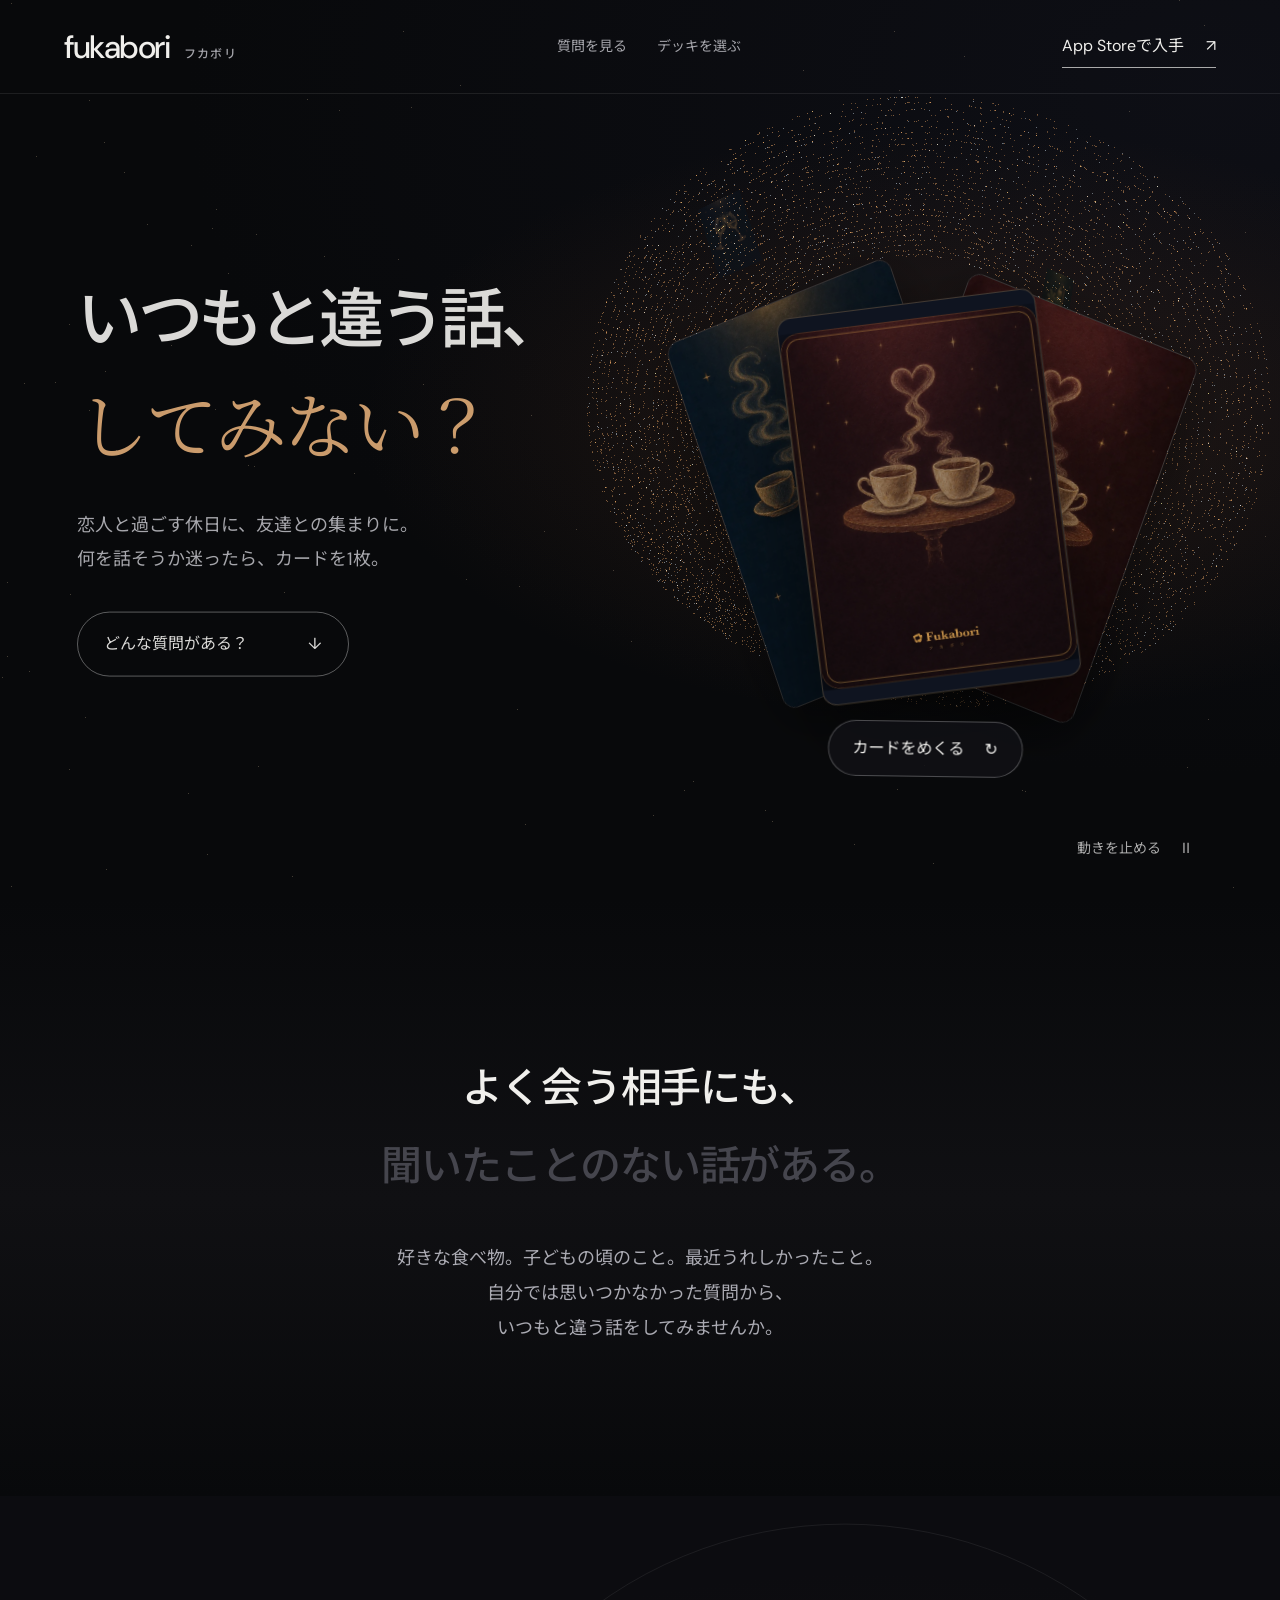
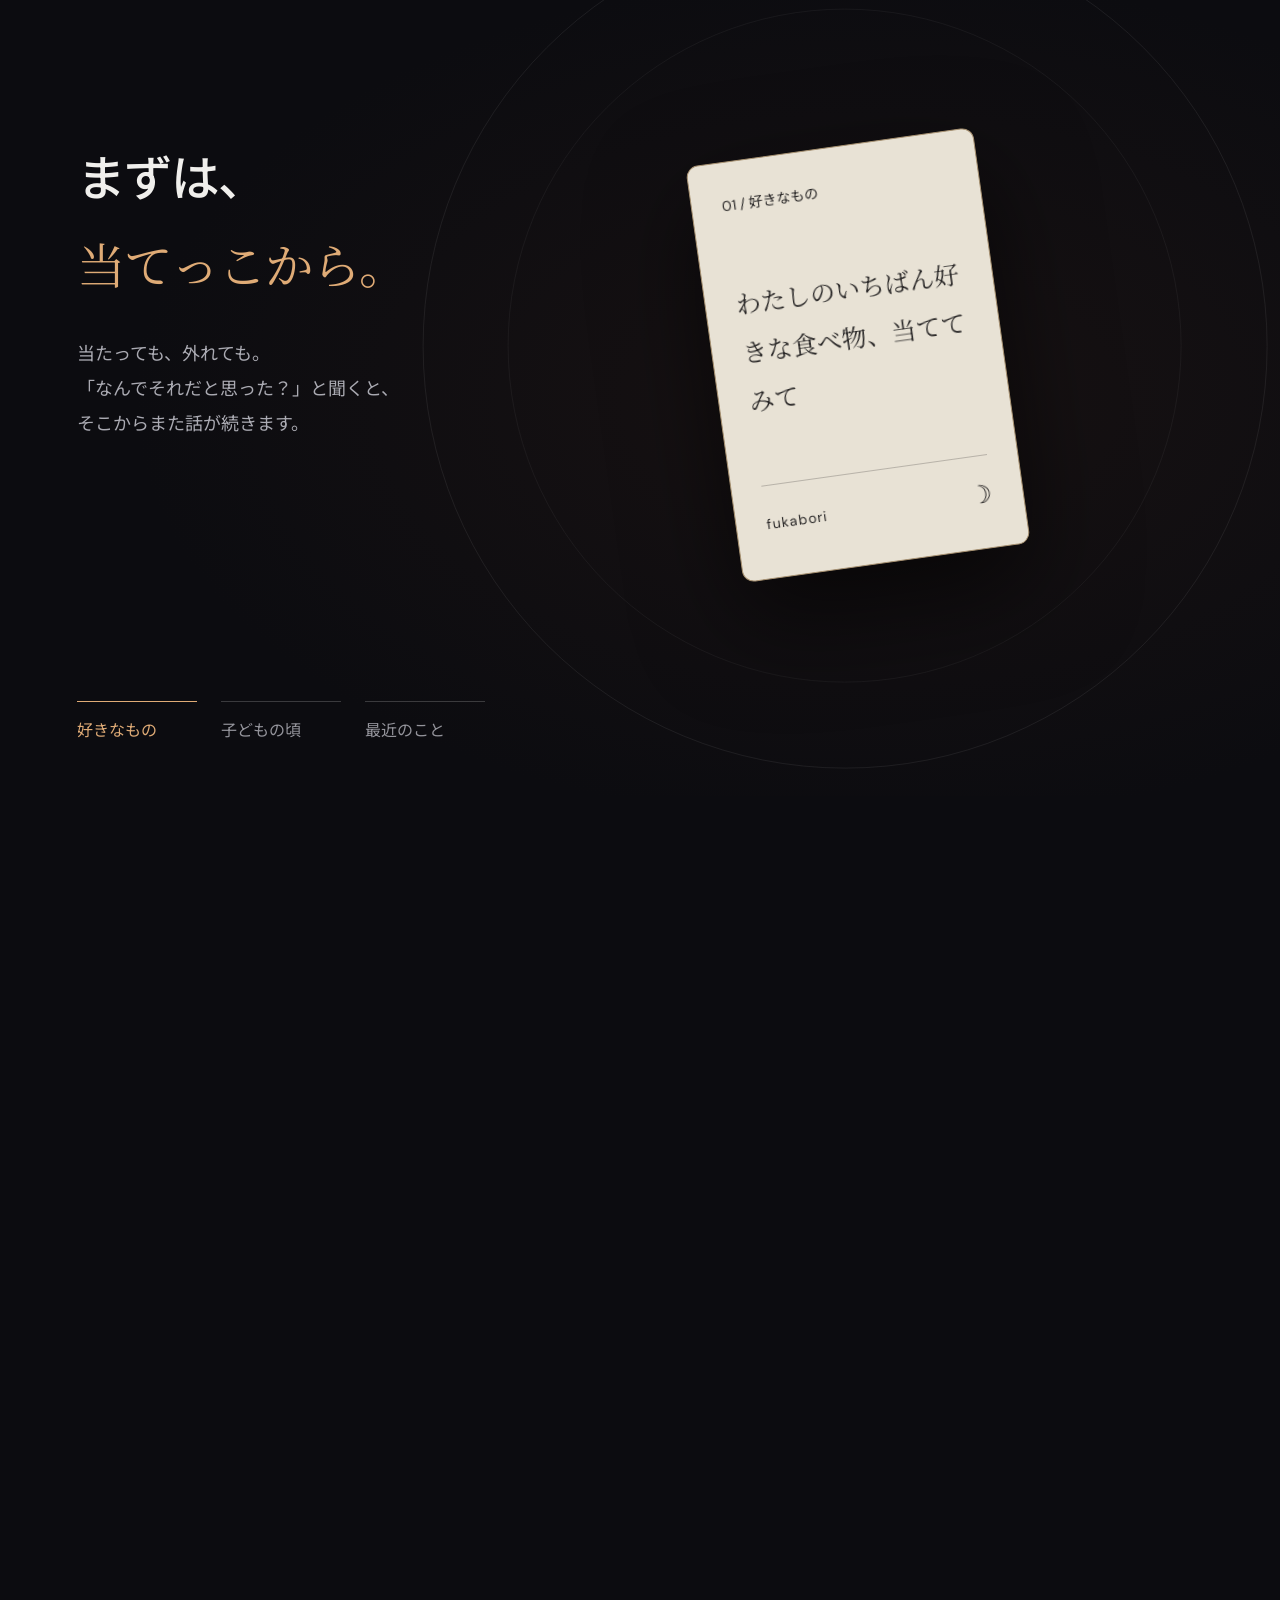
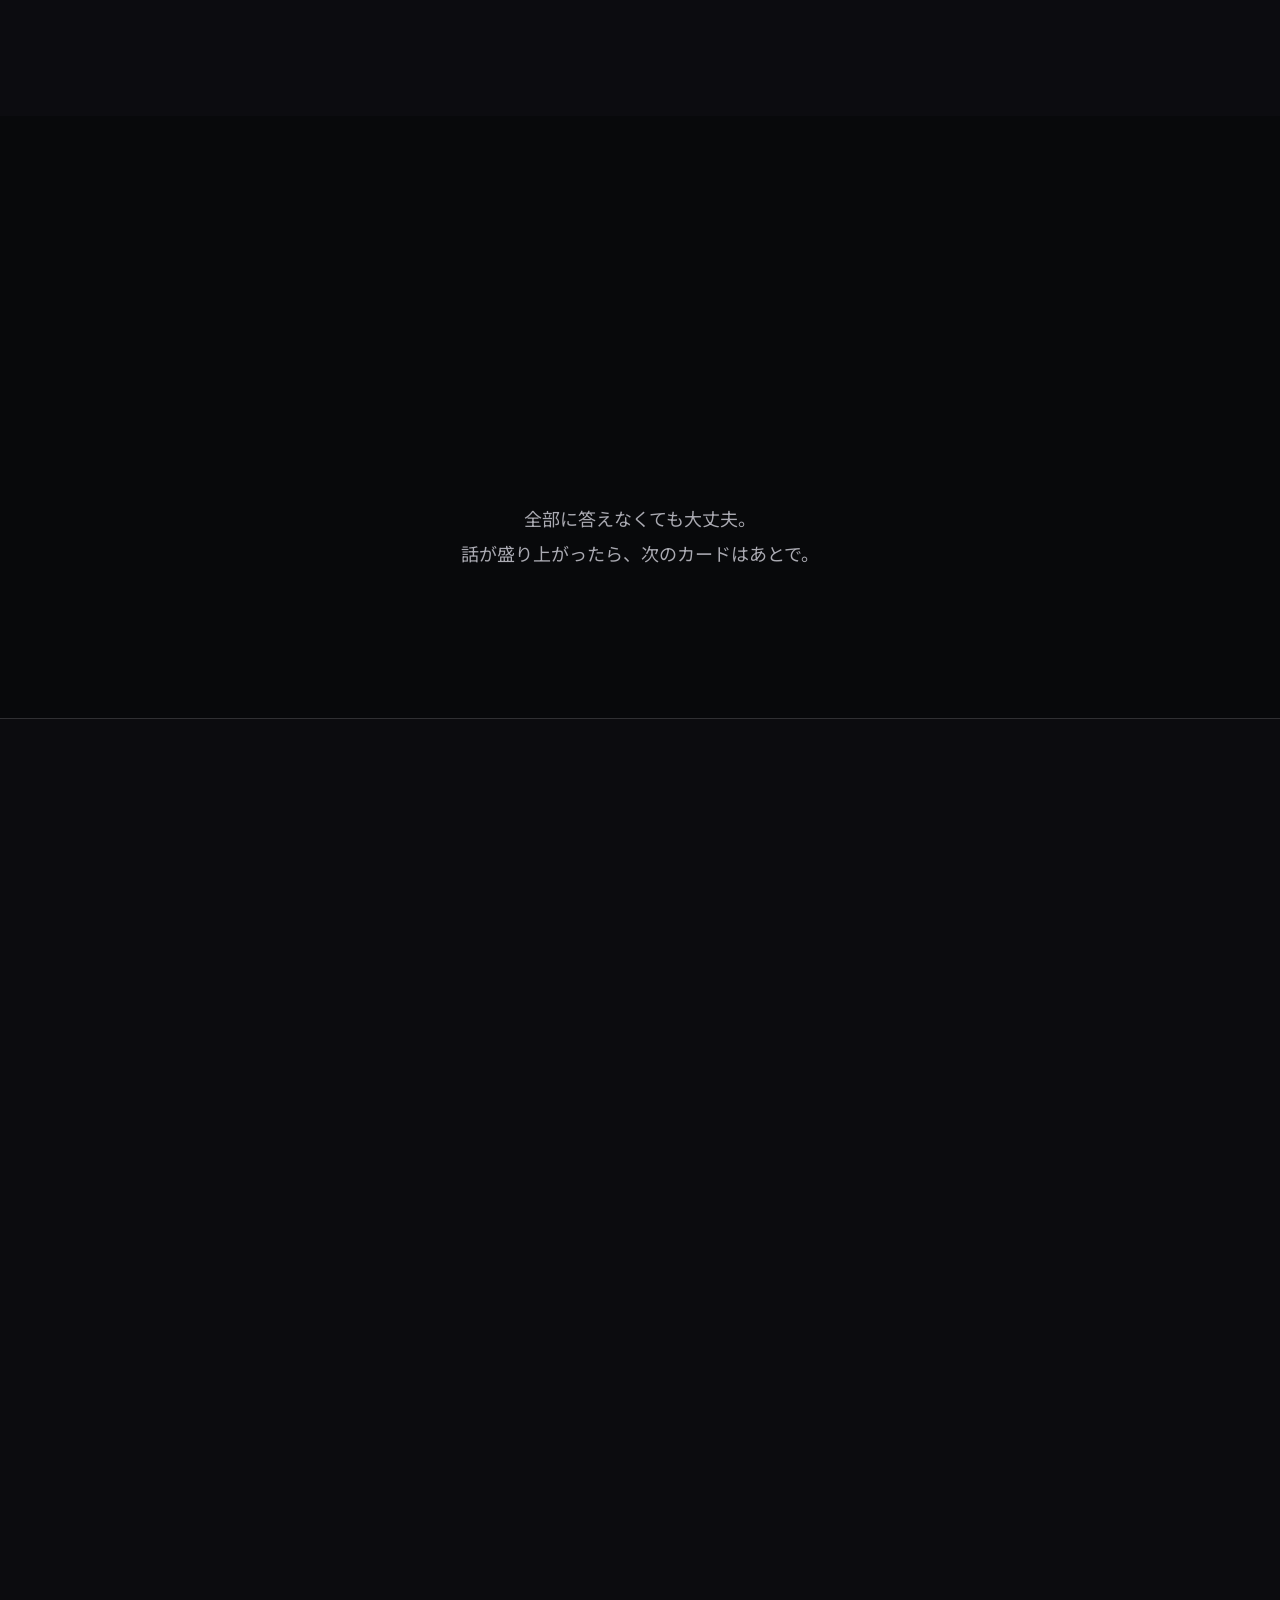
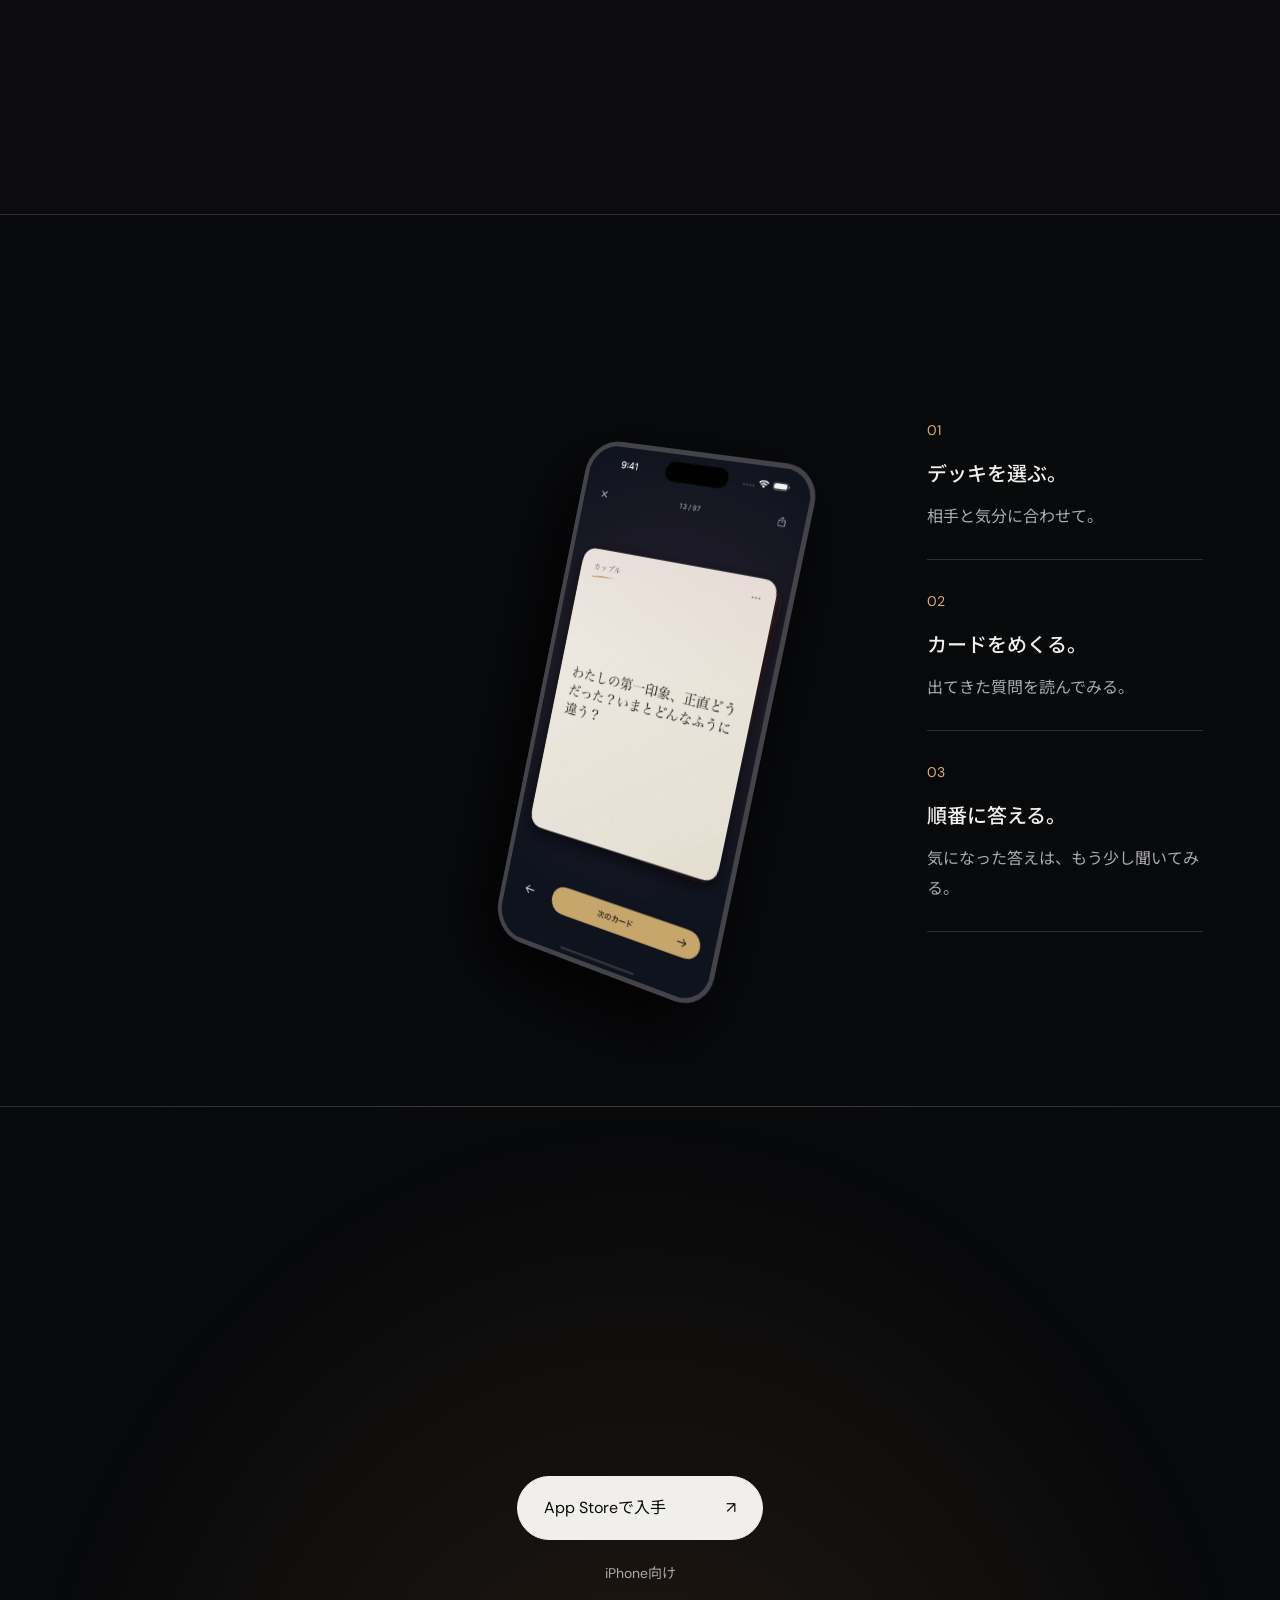
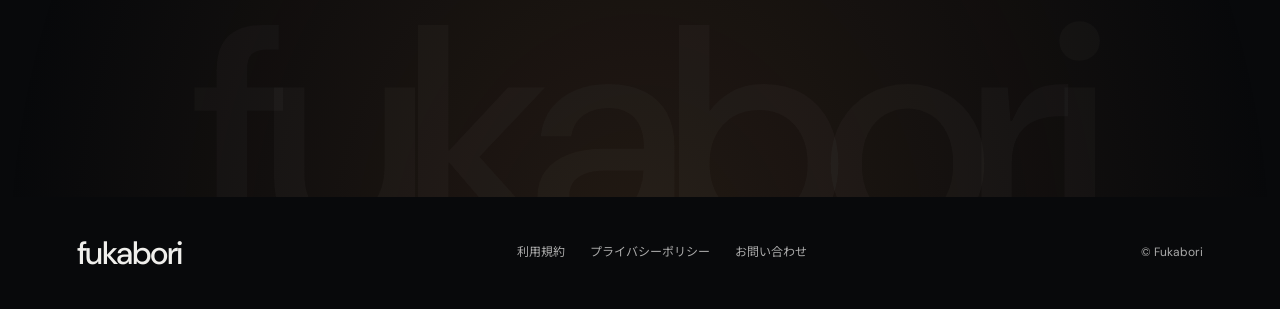
==== commit 825e8a35: "Align landing page cards with paper question UI" ====
--- a/index.html
+++ b/index.html
@@ -44,10 +44,10 @@
 </script>
 </head>
 <body><a class="skip" href="#main">本文へ移動</a><div class="reading-progress" aria-hidden="true"></div><header class="nav"><a class="brand" href="#">fukabori<span>フカボリ</span></a><nav aria-label="メインメニュー"><a href="#journey">質問を見る</a><a href="#decks">デッキを選ぶ</a></nav><a class="store-link" href="https://apps.apple.com/jp/app/id6794950952" data-store-cta="nav">App Storeで入手 <span aria-hidden="true">↗</span></a></header>
-<main id="main"><section class="hero" id="hero"><div class="ambient" aria-hidden="true"></div><canvas id="universe" aria-hidden="true"></canvas><div class="hero-copy"><h1><span>いつもと違う話、</span><span><em>してみない？</em></span></h1><p class="lead">恋人と過ごす休日に、友達との集まりに。<br>何を話そうか迷ったら、カードを1枚。</p><a class="pill" href="#journey">どんな質問がある？ <span aria-hidden="true">↓</span></a></div><div class="hero-object"><div class="hero-stack" id="hero-stack"><img class="stack-card stack-one" src="img/deck/parents_v1.webp" alt="" width="480" height="720"><img class="stack-card stack-two" src="img/deck/couple_v1.webp" alt="" width="480" height="720"><button class="hero-flip" id="hero-flip" type="button" aria-label="カードをめくって質問を見る" aria-pressed="false"><span class="flipper"><span class="card-face face-back"><img src="img/cards/couple_back.webp" alt="カップルデッキのカード裏面" width="966" height="1344"></span><span class="card-face face-front"><span class="card-label">01 / カップル</span><span class="card-question">わたしのいちばん<br>好きな食べ物、<br>当ててみて</span><span class="card-sign">fukabori <span>☽</span></span></span></span></button></div><button class="preview-card" id="preview-card" type="button">カードをめくる <span aria-hidden="true">↻</span></button></div><div class="hero-bottom"><button id="motion-toggle" type="button" aria-pressed="false">動きを止める <span aria-hidden="true">Ⅱ</span></button></div></section>
+<main id="main"><section class="hero" id="hero"><div class="ambient" aria-hidden="true"></div><canvas id="universe" aria-hidden="true"></canvas><div class="hero-copy"><h1><span>いつもと違う話、</span><span><em>してみない？</em></span></h1><p class="lead">恋人と過ごす休日に、友達との集まりに。<br>何を話そうか迷ったら、カードを1枚。</p><a class="pill" href="#journey">どんな質問がある？ <span aria-hidden="true">↓</span></a></div><div class="hero-object"><div class="hero-stack" id="hero-stack"><img class="stack-card stack-one" src="img/deck/parents_v1.webp" alt="" width="480" height="720"><img class="stack-card stack-two" src="img/deck/couple_v1.webp" alt="" width="480" height="720"><button class="hero-flip" id="hero-flip" type="button" aria-label="カードをめくって質問を見る" aria-pressed="false"><span class="flipper"><span class="card-face face-back"><img src="img/cards/couple_back.webp" alt="カップルデッキのカード裏面" width="966" height="1344"></span><span class="card-face face-front"><span class="card-label">カップル</span><span class="card-question">わたしの第一印象、正直どうだった？いまとどんなふうに違う？</span></span></span></button></div><button class="preview-card" id="preview-card" type="button">カードをめくる <span aria-hidden="true">↻</span></button></div><div class="hero-bottom"><button id="motion-toggle" type="button" aria-pressed="false">動きを止める <span aria-hidden="true">Ⅱ</span></button></div></section>
 <section class="opening section"><h2 class="reveal-lines">よく会う相手にも、<br><span>聞いたことのない話がある。</span></h2><p>好きな食べ物。子どもの頃のこと。最近うれしかったこと。<br>自分では思いつかなかった質問から、<br>いつもと違う話をしてみませんか。</p></section>
 <section class="journey" id="journey" aria-label="3つの質問の例"><div class="journey-stage"><div class="journey-line" aria-hidden="true"></div><div class="chapter-copy"><article class="chapter active"><h2>まずは、<br><em>当てっこから。</em></h2><p>当たっても、外れても。<br>「なんでそれだと思った？」と聞くと、<br>そこからまた話が続きます。</p></article><article class="chapter"><h2>昔の話、<br><em>聞いたことある？</em></h2><p>どんな子だった？ 何に夢中だった？<br>いまの姿からは想像できない話も、<br>聞けるかもしれません。</p></article><article class="chapter"><h2>そういえば、<br><em>あのときね。</em></h2><p>うれしかったことや、助かったこと。<br>普段はわざわざ言わない話も、<br>質問に答えるつもりで。</p></article></div><div class="story-card-wrap"><div class="story-card" id="story-card"><span class="card-label" id="story-card-label">01 / 好きなもの</span><p class="card-question" id="story-question">わたしのいちばん好きな食べ物、当ててみて</p><span class="card-sign">fukabori <span>☽</span></span></div></div><div class="journey-bottom"><div class="chapter-controls" aria-label="会話の場面を選ぶ"><button type="button" data-chapter="0" aria-pressed="true"><span>好きなもの</span></button><button type="button" data-chapter="1" aria-pressed="false"><span>子どもの頃</span></button><button type="button" data-chapter="2" aria-pressed="false"><span>最近のこと</span></button></div></div></div></section>
 <section class="interlude section"><h2>答えにくい質問は、<br><em>パスしてOK。</em></h2><p>全部に答えなくても大丈夫。<br>話が盛り上がったら、次のカードはあとで。</p></section>
 <section class="collection section" id="decks"><div class="section-heading"><div><h2>誰と使うかで、<br>質問もいろいろ。</h2></div><p>恋人や友達、家族と話すときにも。<br>ひとりで考えを整理したいときにも。</p></div><div class="deck-selectors" role="group" aria-label="相手別の質問"><button type="button" class="deck-choice active" data-deck="couple_v1" aria-pressed="true"><span class="deck-visual"><img src="img/deck/couple_v1.webp" alt="" width="480" height="720" loading="lazy"></span><span class="deck-caption">恋人と<span class="choice-arrow" aria-hidden="true">↗</span></span></button><button type="button" class="deck-choice" data-deck="friends_v1" aria-pressed="false"><span class="deck-visual"><img src="img/deck/friends_v1.webp" alt="" width="480" height="720" loading="lazy"></span><span class="deck-caption">友達と<span class="choice-arrow" aria-hidden="true">↗</span></span></button><button type="button" class="deck-choice" data-deck="parents_v1" aria-pressed="false"><span class="deck-visual"><img src="img/deck/parents_v1.webp" alt="" width="480" height="720" loading="lazy"></span><span class="deck-caption">家族と<span class="choice-arrow" aria-hidden="true">↗</span></span></button><button type="button" class="deck-choice" data-deck="self_v1" aria-pressed="false"><span class="deck-visual"><img src="img/deck/self_v1.webp" alt="" width="480" height="720" loading="lazy"></span><span class="deck-caption">ひとりで<span class="choice-arrow" aria-hidden="true">↗</span></span></button></div><div class="question-sampler"><div><p class="eyebrow" id="sample-label">カップル / 01</p><p id="sample-question" aria-live="polite" aria-atomic="true">わたしのいちばん好きな食べ物、当ててみて</p></div><button type="button" id="next-question" aria-label="次の質問をめくる">次の質問 <span aria-hidden="true">↗</span></button></div></section>
-<section class="how section"><div class="how-intro"><h2>スマホひとつで、<br><em>すぐに遊べる。</em></h2><p>アカウント登録はいりません。<br>デッキを選んだら、そのまま始められます。</p></div><div class="phone-stage"><img src="img/app/screen_card.jpg" alt="フカボリの質問カード画面" width="800" height="1738" loading="lazy"></div><ol class="steps"><li><span>01</span><h3>デッキを選ぶ。</h3><p>相手と気分に合わせて。</p></li><li><span>02</span><h3>カードをめくる。</h3><p>出てきた質問を読んでみる。</p></li><li><span>03</span><h3>順番に答える。</h3><p>気になった答えは、もう少し聞いてみる。</p></li></ol></section>
+<section class="how section"><div class="how-intro"><h2>スマホひとつで、<br><em>すぐに遊べる。</em></h2><p>アカウント登録はいりません。<br>デッキを選んだら、そのまま始められます。</p></div><div class="phone-stage"><img src="img/app/screen_card.jpg?v=paper-20260927" alt="フカボリの質問カード画面" width="800" height="1738" loading="lazy"></div><ol class="steps"><li><span>01</span><h3>デッキを選ぶ。</h3><p>相手と気分に合わせて。</p></li><li><span>02</span><h3>カードをめくる。</h3><p>出てきた質問を読んでみる。</p></li><li><span>03</span><h3>順番に答える。</h3><p>気になった答えは、もう少し聞いてみる。</p></li></ol></section>
 <section class="closing section"><h2>Fukaboriを、<br><em>はじめよう。</em></h2><a class="pill solid" href="https://apps.apple.com/jp/app/id6794950952" data-store-cta="bottom">App Storeで入手 <span aria-hidden="true">↗</span></a><p>iPhone向け</p><span class="closing-brand" aria-hidden="true">fukabori</span></section></main><footer class="section"><a class="brand" href="#">fukabori</a><div><a href="legal/terms.html">利用規約</a><a href="legal/privacy.html">プライバシーポリシー</a><a href="mailto:shuuuya0616@gmail.com">お問い合わせ</a></div><small>© Fukabori</small></footer><script type="module" src="universe.js"></script></body></html>
--- a/night.css
+++ b/night.css
@@ -23,3 +23,11 @@
 .face-front{transform:rotateY(180deg) translateZ(1px)}
 
 @media(max-width:700px){.hero-flip .card-question{font-size:clamp(16px,4.6vw,18px);line-height:1.9}}
+
+/* Same ivory paper, quiet gold accent and uniform question type as the app. */
+.hero-flip .face-front{background:linear-gradient(145deg,#fbf8f2,#f0eadc);padding:26px;box-shadow:0 16px 36px #0005}
+.hero-flip .card-label{font-family:var(--serif);font-size:15px;color:#6d685f}
+.hero-flip .card-label:after{content:"";display:block;width:45px;height:3px;margin-top:9px;background:#be9757;border-radius:80% 20% 70% 30%;transform:rotate(-3deg)}
+.hero-flip .card-question{font:400 23px/1.65 var(--serif);text-align:left;margin:auto 0}
+.hero-flip .face-front:after{content:"";height:35px;flex:none}
+@media(max-width:700px){.hero-flip .face-front{padding:22px}.hero-flip .card-question{font-size:18px;line-height:1.65}.hero-flip .card-label{font-size:13px}}
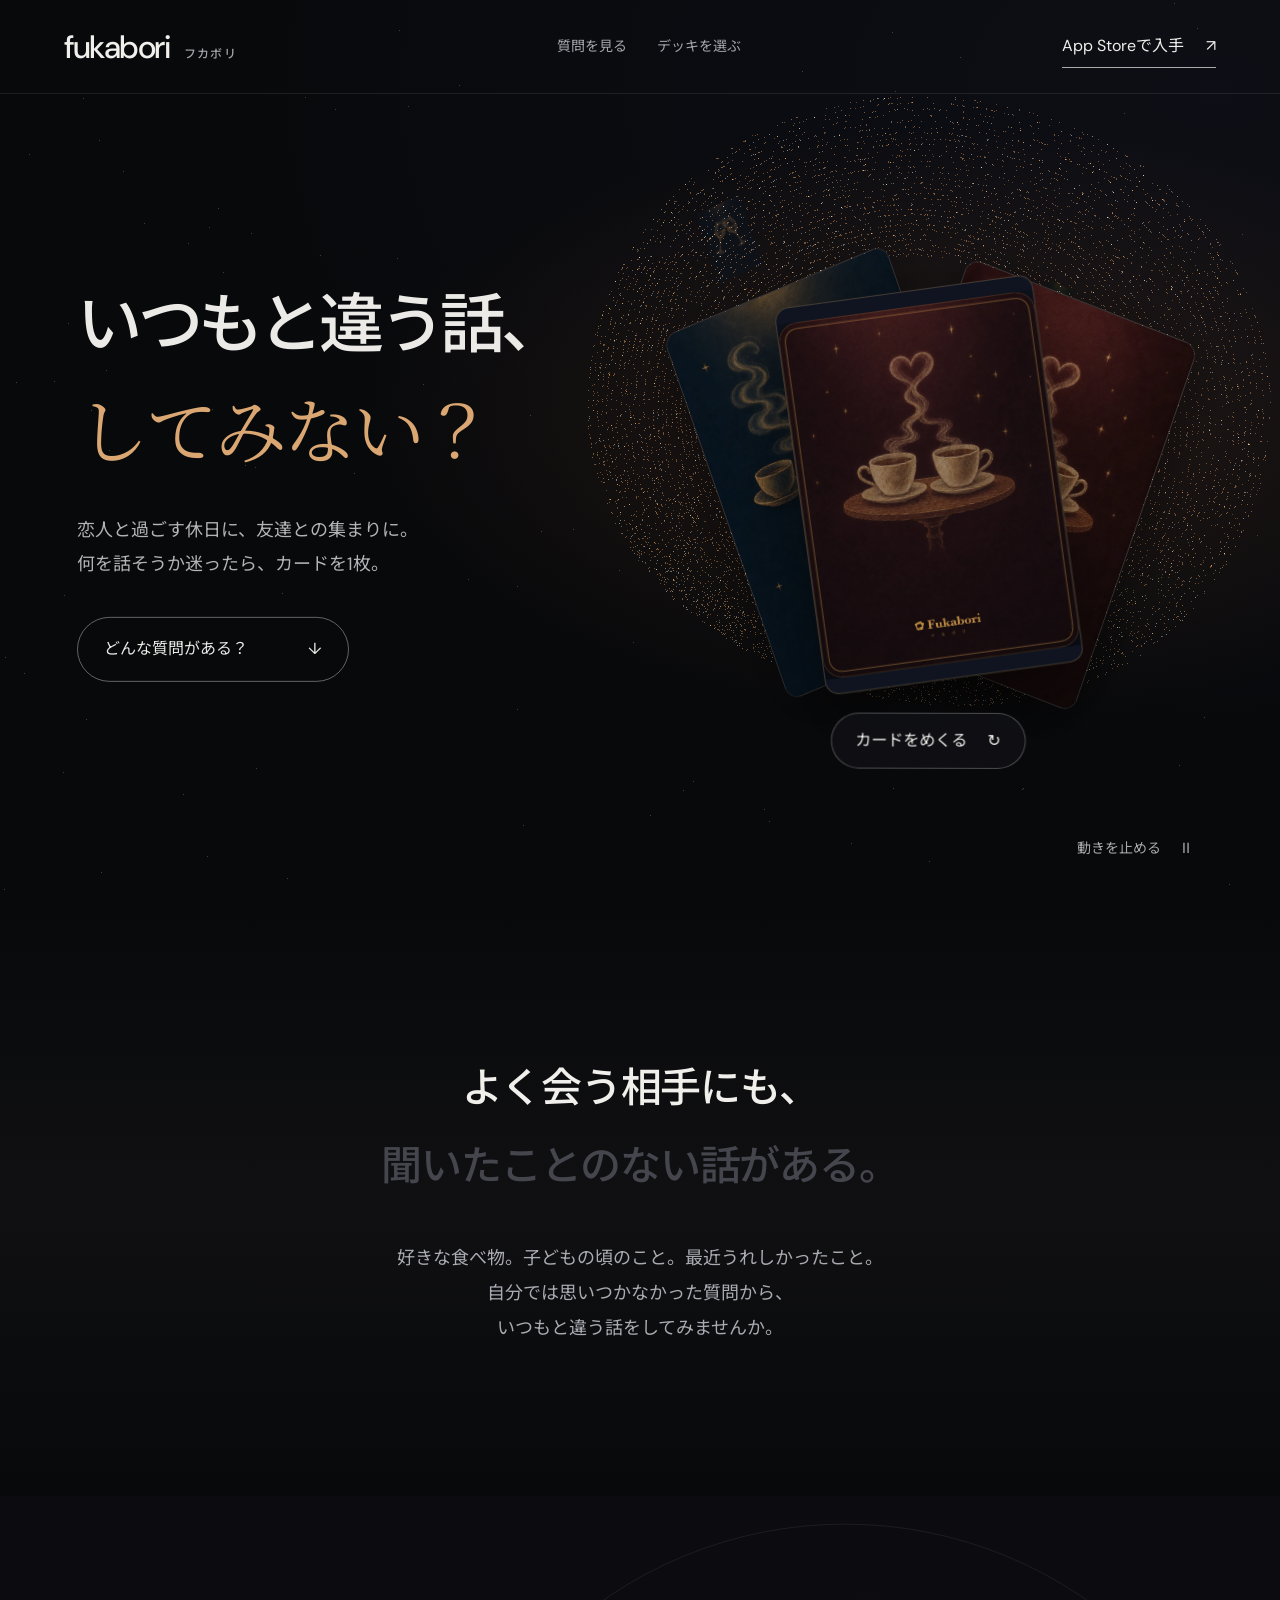
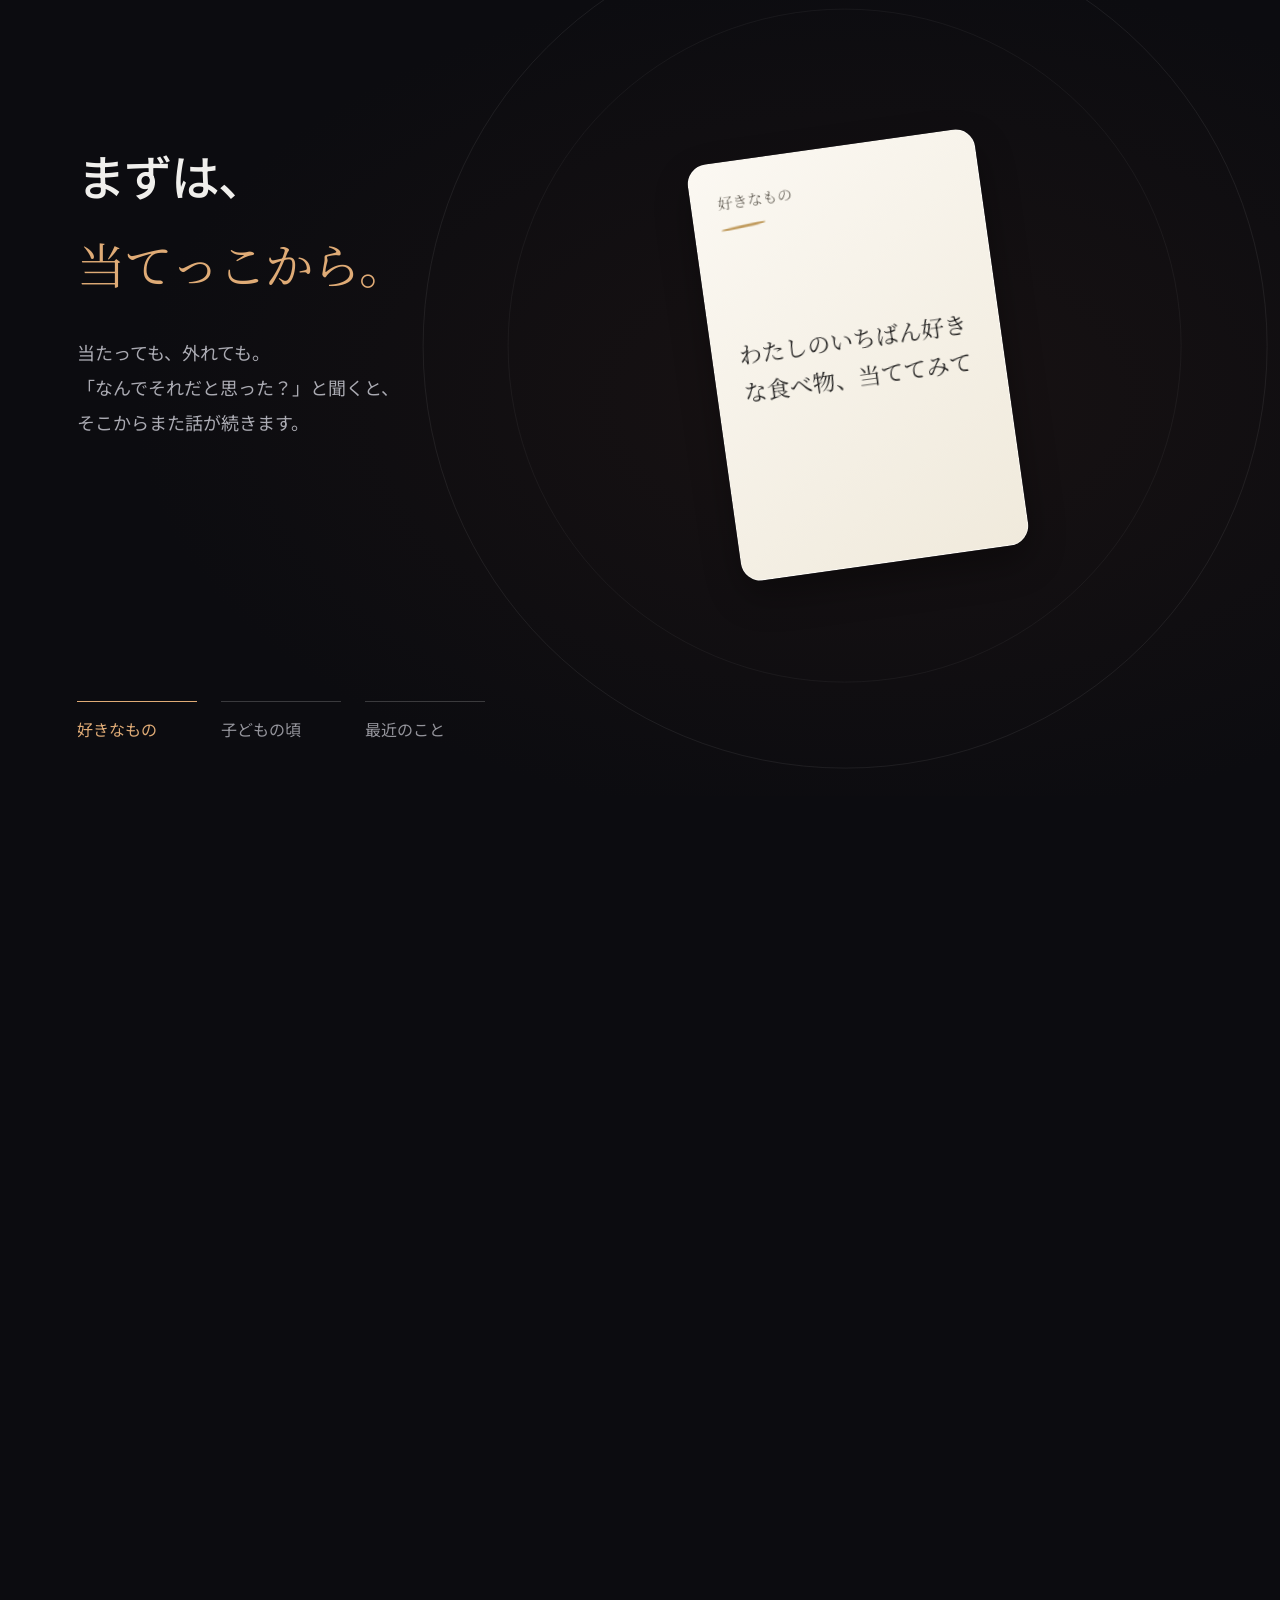
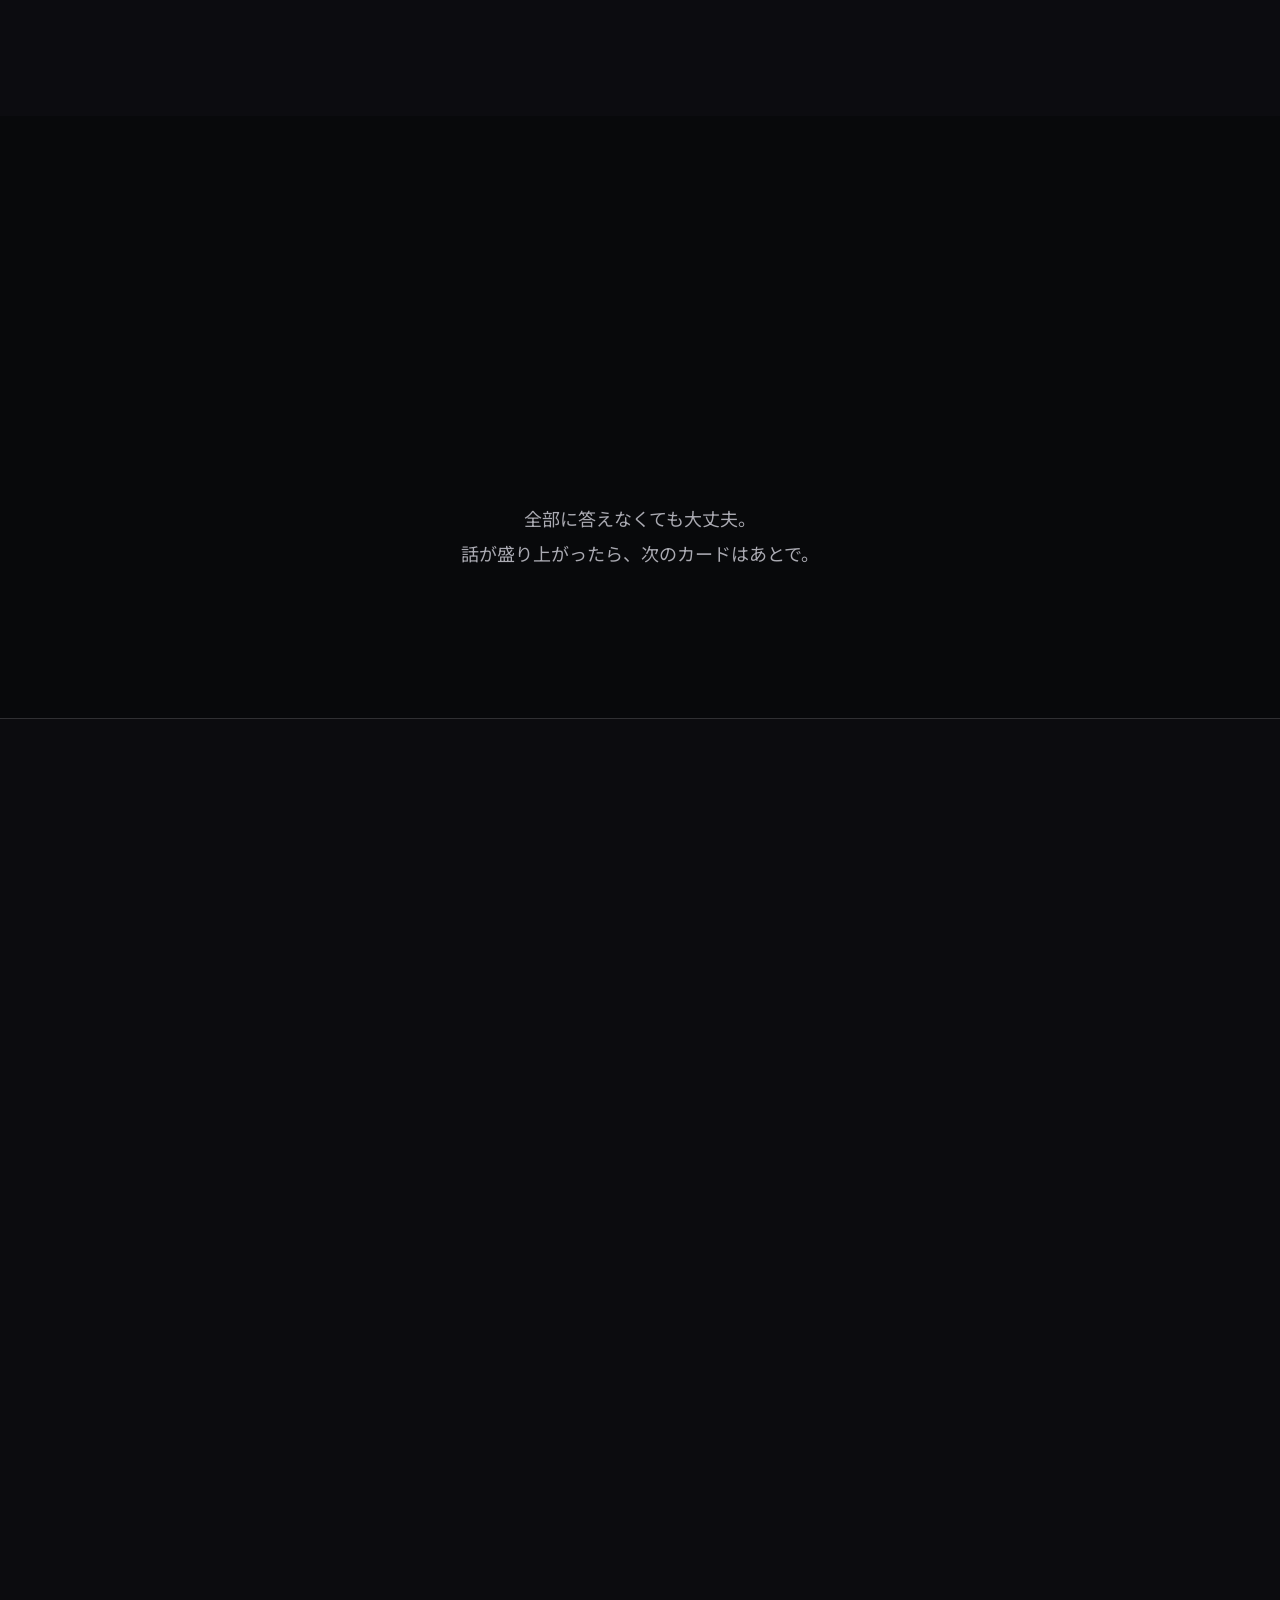
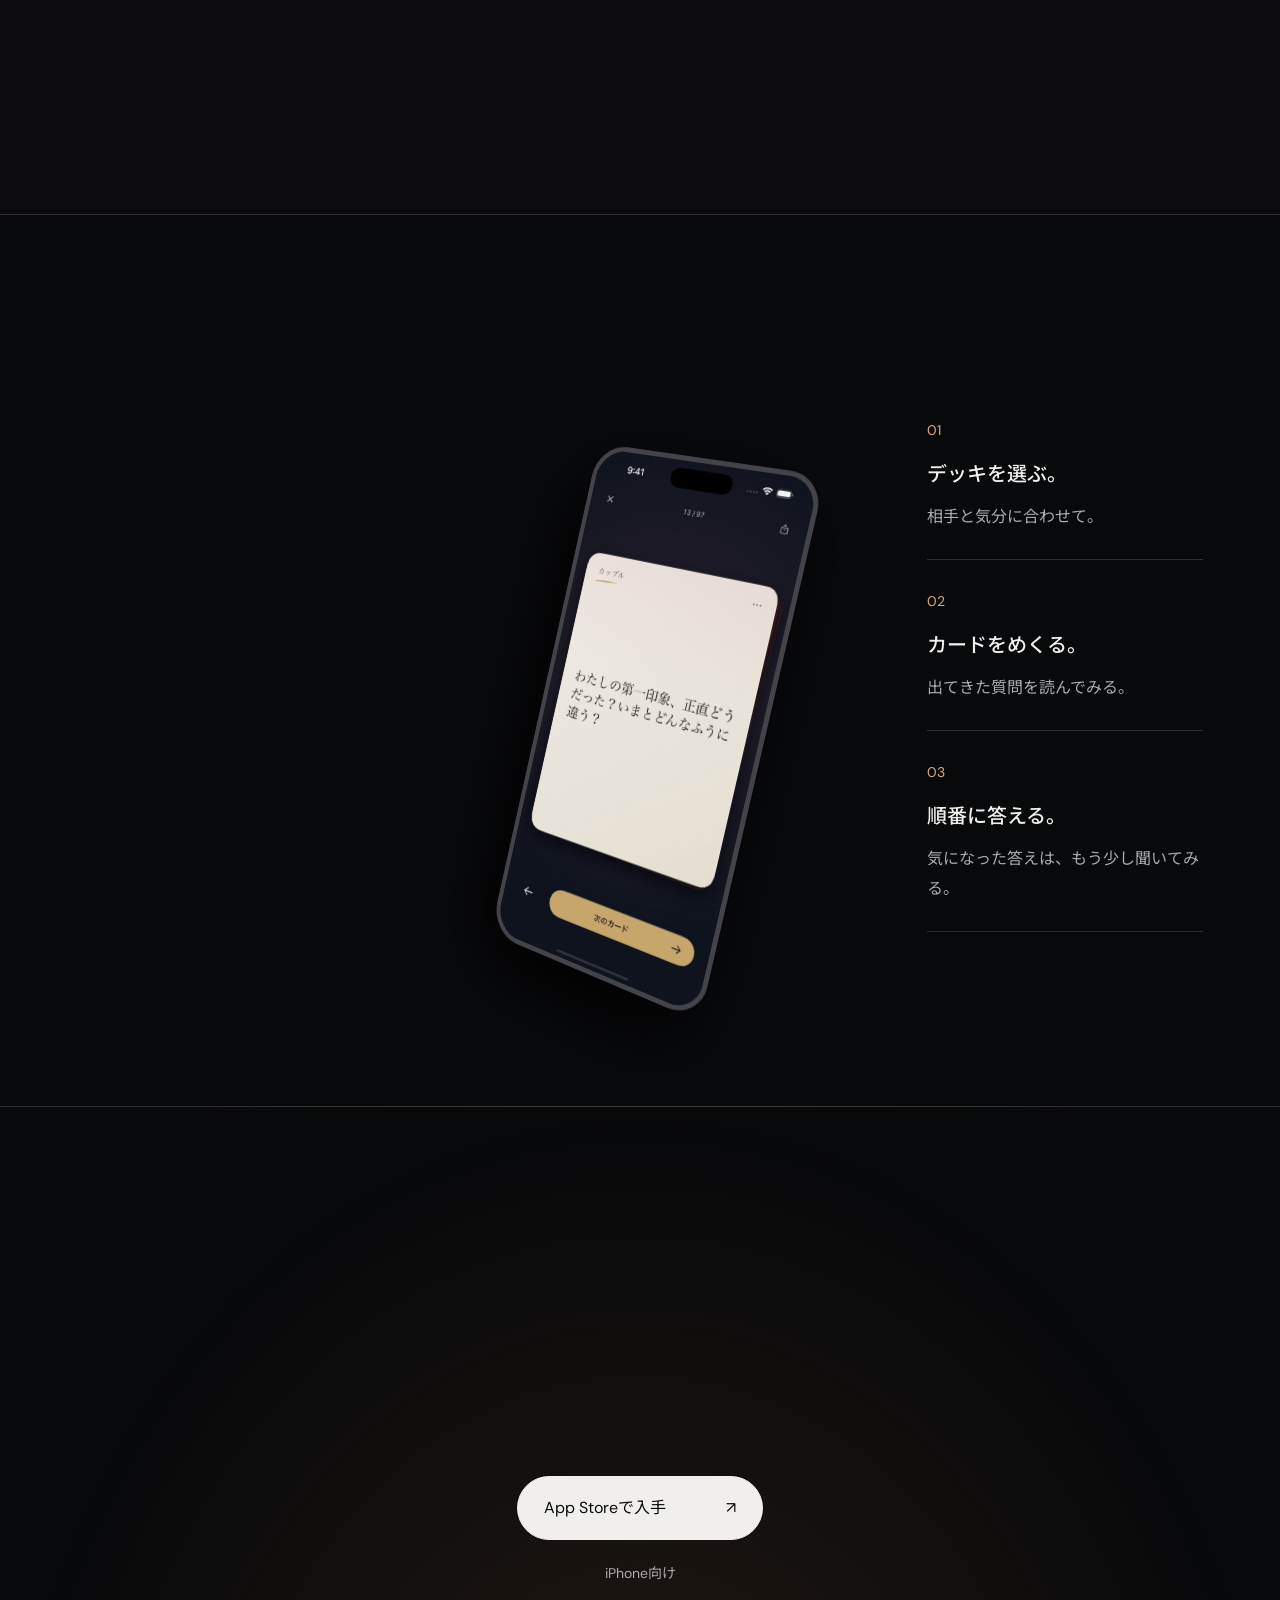
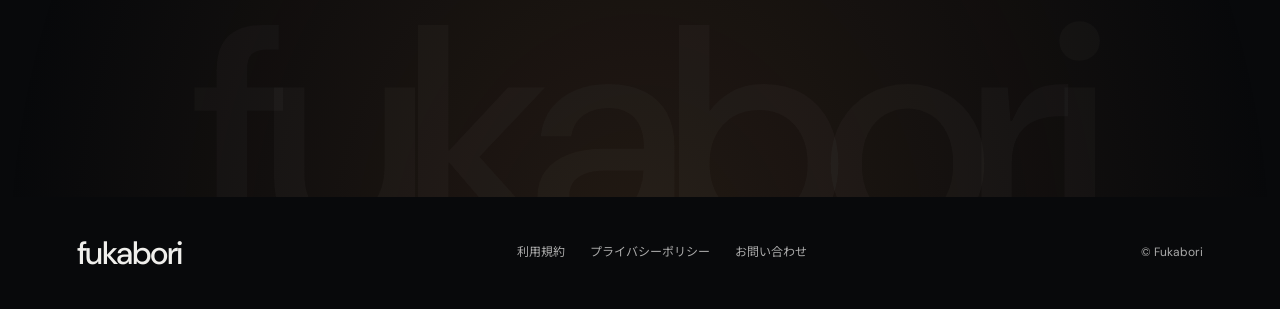
==== commit 17272dae: "Unify story cards with the paper card design" ====
--- a/index.html
+++ b/index.html
@@ -46,7 +46,7 @@
 <body><a class="skip" href="#main">本文へ移動</a><div class="reading-progress" aria-hidden="true"></div><header class="nav"><a class="brand" href="#">fukabori<span>フカボリ</span></a><nav aria-label="メインメニュー"><a href="#journey">質問を見る</a><a href="#decks">デッキを選ぶ</a></nav><a class="store-link" href="https://apps.apple.com/jp/app/id6794950952" data-store-cta="nav">App Storeで入手 <span aria-hidden="true">↗</span></a></header>
 <main id="main"><section class="hero" id="hero"><div class="ambient" aria-hidden="true"></div><canvas id="universe" aria-hidden="true"></canvas><div class="hero-copy"><h1><span>いつもと違う話、</span><span><em>してみない？</em></span></h1><p class="lead">恋人と過ごす休日に、友達との集まりに。<br>何を話そうか迷ったら、カードを1枚。</p><a class="pill" href="#journey">どんな質問がある？ <span aria-hidden="true">↓</span></a></div><div class="hero-object"><div class="hero-stack" id="hero-stack"><img class="stack-card stack-one" src="img/deck/parents_v1.webp" alt="" width="480" height="720"><img class="stack-card stack-two" src="img/deck/couple_v1.webp" alt="" width="480" height="720"><button class="hero-flip" id="hero-flip" type="button" aria-label="カードをめくって質問を見る" aria-pressed="false"><span class="flipper"><span class="card-face face-back"><img src="img/cards/couple_back.webp" alt="カップルデッキのカード裏面" width="966" height="1344"></span><span class="card-face face-front"><span class="card-label">カップル</span><span class="card-question">わたしの第一印象、正直どうだった？いまとどんなふうに違う？</span></span></span></button></div><button class="preview-card" id="preview-card" type="button">カードをめくる <span aria-hidden="true">↻</span></button></div><div class="hero-bottom"><button id="motion-toggle" type="button" aria-pressed="false">動きを止める <span aria-hidden="true">Ⅱ</span></button></div></section>
 <section class="opening section"><h2 class="reveal-lines">よく会う相手にも、<br><span>聞いたことのない話がある。</span></h2><p>好きな食べ物。子どもの頃のこと。最近うれしかったこと。<br>自分では思いつかなかった質問から、<br>いつもと違う話をしてみませんか。</p></section>
-<section class="journey" id="journey" aria-label="3つの質問の例"><div class="journey-stage"><div class="journey-line" aria-hidden="true"></div><div class="chapter-copy"><article class="chapter active"><h2>まずは、<br><em>当てっこから。</em></h2><p>当たっても、外れても。<br>「なんでそれだと思った？」と聞くと、<br>そこからまた話が続きます。</p></article><article class="chapter"><h2>昔の話、<br><em>聞いたことある？</em></h2><p>どんな子だった？ 何に夢中だった？<br>いまの姿からは想像できない話も、<br>聞けるかもしれません。</p></article><article class="chapter"><h2>そういえば、<br><em>あのときね。</em></h2><p>うれしかったことや、助かったこと。<br>普段はわざわざ言わない話も、<br>質問に答えるつもりで。</p></article></div><div class="story-card-wrap"><div class="story-card" id="story-card"><span class="card-label" id="story-card-label">01 / 好きなもの</span><p class="card-question" id="story-question">わたしのいちばん好きな食べ物、当ててみて</p><span class="card-sign">fukabori <span>☽</span></span></div></div><div class="journey-bottom"><div class="chapter-controls" aria-label="会話の場面を選ぶ"><button type="button" data-chapter="0" aria-pressed="true"><span>好きなもの</span></button><button type="button" data-chapter="1" aria-pressed="false"><span>子どもの頃</span></button><button type="button" data-chapter="2" aria-pressed="false"><span>最近のこと</span></button></div></div></div></section>
+<section class="journey" id="journey" aria-label="3つの質問の例"><div class="journey-stage"><div class="journey-line" aria-hidden="true"></div><div class="chapter-copy"><article class="chapter active"><h2>まずは、<br><em>当てっこから。</em></h2><p>当たっても、外れても。<br>「なんでそれだと思った？」と聞くと、<br>そこからまた話が続きます。</p></article><article class="chapter"><h2>昔の話、<br><em>聞いたことある？</em></h2><p>どんな子だった？ 何に夢中だった？<br>いまの姿からは想像できない話も、<br>聞けるかもしれません。</p></article><article class="chapter"><h2>そういえば、<br><em>あのときね。</em></h2><p>うれしかったことや、助かったこと。<br>普段はわざわざ言わない話も、<br>質問に答えるつもりで。</p></article></div><div class="story-card-wrap"><div class="story-card" id="story-card"><span class="card-label" id="story-card-label">好きなもの</span><p class="card-question" id="story-question">わたしのいちばん好きな食べ物、当ててみて</p></div></div><div class="journey-bottom"><div class="chapter-controls" aria-label="会話の場面を選ぶ"><button type="button" data-chapter="0" aria-pressed="true"><span>好きなもの</span></button><button type="button" data-chapter="1" aria-pressed="false"><span>子どもの頃</span></button><button type="button" data-chapter="2" aria-pressed="false"><span>最近のこと</span></button></div></div></div></section>
 <section class="interlude section"><h2>答えにくい質問は、<br><em>パスしてOK。</em></h2><p>全部に答えなくても大丈夫。<br>話が盛り上がったら、次のカードはあとで。</p></section>
 <section class="collection section" id="decks"><div class="section-heading"><div><h2>誰と使うかで、<br>質問もいろいろ。</h2></div><p>恋人や友達、家族と話すときにも。<br>ひとりで考えを整理したいときにも。</p></div><div class="deck-selectors" role="group" aria-label="相手別の質問"><button type="button" class="deck-choice active" data-deck="couple_v1" aria-pressed="true"><span class="deck-visual"><img src="img/deck/couple_v1.webp" alt="" width="480" height="720" loading="lazy"></span><span class="deck-caption">恋人と<span class="choice-arrow" aria-hidden="true">↗</span></span></button><button type="button" class="deck-choice" data-deck="friends_v1" aria-pressed="false"><span class="deck-visual"><img src="img/deck/friends_v1.webp" alt="" width="480" height="720" loading="lazy"></span><span class="deck-caption">友達と<span class="choice-arrow" aria-hidden="true">↗</span></span></button><button type="button" class="deck-choice" data-deck="parents_v1" aria-pressed="false"><span class="deck-visual"><img src="img/deck/parents_v1.webp" alt="" width="480" height="720" loading="lazy"></span><span class="deck-caption">家族と<span class="choice-arrow" aria-hidden="true">↗</span></span></button><button type="button" class="deck-choice" data-deck="self_v1" aria-pressed="false"><span class="deck-visual"><img src="img/deck/self_v1.webp" alt="" width="480" height="720" loading="lazy"></span><span class="deck-caption">ひとりで<span class="choice-arrow" aria-hidden="true">↗</span></span></button></div><div class="question-sampler"><div><p class="eyebrow" id="sample-label">カップル / 01</p><p id="sample-question" aria-live="polite" aria-atomic="true">わたしのいちばん好きな食べ物、当ててみて</p></div><button type="button" id="next-question" aria-label="次の質問をめくる">次の質問 <span aria-hidden="true">↗</span></button></div></section>
 <section class="how section"><div class="how-intro"><h2>スマホひとつで、<br><em>すぐに遊べる。</em></h2><p>アカウント登録はいりません。<br>デッキを選んだら、そのまま始められます。</p></div><div class="phone-stage"><img src="img/app/screen_card.jpg?v=paper-20260927" alt="フカボリの質問カード画面" width="800" height="1738" loading="lazy"></div><ol class="steps"><li><span>01</span><h3>デッキを選ぶ。</h3><p>相手と気分に合わせて。</p></li><li><span>02</span><h3>カードをめくる。</h3><p>出てきた質問を読んでみる。</p></li><li><span>03</span><h3>順番に答える。</h3><p>気になった答えは、もう少し聞いてみる。</p></li></ol></section>
--- a/night.css
+++ b/night.css
@@ -1,6 +1,6 @@
-:root{--bg:#08090b;--text:#f0efec;--muted:#a4a4aa;--accent:#dfab76;--line:#ffffff26;--sans:'DM Sans','Noto Sans JP',sans-serif;--serif:'Noto Serif JP',serif;color-scheme:dark}*{box-sizing:border-box}html{scroll-behavior:smooth;scroll-padding-top:90px}body{margin:0;background:var(--bg);color:var(--text);font:400 16px/1.9 var(--sans)}button,a{-webkit-tap-highlight-color:transparent}a{color:inherit;text-decoration:none}button{font:inherit;color:inherit;cursor:pointer}button:focus-visible,a:focus-visible{outline:2px solid var(--accent);outline-offset:7px}button{touch-action:manipulation}img{display:block;max-width:100%;height:auto}h1,h2,h3,p{margin:0}h1,h2,h3{font-weight:500}em{font-family:var(--serif);font-weight:400;font-style:normal;color:var(--accent)}::selection{background:#8b6445;color:white}.section{padding:110px max(6vw,24px)}.eyebrow{font:400 12px/1.8 var(--sans);letter-spacing:.16em}.skip{position:fixed;top:-100px;left:20px;z-index:100;background:var(--bg);padding:15px}.skip:focus{top:10px}.reading-progress{height:2px;position:fixed;top:0;left:0;width:100%;transform:scaleX(0);transform-origin:left;background:var(--accent);z-index:50}.nav{height:94px;display:flex;align-items:center;justify-content:space-between;padding:0 5vw;position:absolute;top:0;left:0;width:100%;z-index:10;gap:20px;border-bottom:1px solid #ffffff16}.brand{font-size:32px;font-weight:500;letter-spacing:-1.5px;line-height:1}.brand span{display:inline-block;font-size:12px;letter-spacing:.1em;margin-left:15px;color:var(--muted)}.nav nav{display:flex;gap:30px;font-size:14px}.nav nav a{color:var(--muted);transition:color .2s}.nav nav a:hover{color:white}.store-link{font-size:14px;border-bottom:1px solid #aaa;padding:6px 0}.store-link span{margin-left:18px}.hero{position:relative;min-height:850px;height:100svh;max-height:1200px;overflow:hidden;padding:135px 6vw 90px;display:grid;grid-template-columns:1.05fr 1fr;align-items:center;background:#08090b}.ambient{position:absolute;inset:0;background:radial-gradient(ellipse at 75% 47%,#7442223b,transparent 44%),radial-gradient(ellipse at 95% 10%,#191a2a55,transparent 60%);pointer-events:none}#universe{position:absolute;inset:0;width:100%;height:100%;pointer-events:none;opacity:.8}.hero-topline{position:absolute;left:6vw;right:6vw;top:125px;display:flex;justify-content:space-between;font-size:12px;letter-spacing:.12em;color:#929299}.hero-copy{position:relative;z-index:2;padding-bottom:20px;pointer-events:none}.hero-copy a{pointer-events:auto}.hero-copy .eyebrow{color:#b4a18f;margin-bottom:30px}.hero h1{font-size:clamp(42px,5.1vw,82px);line-height:1.5;letter-spacing:-.065em;white-space:nowrap}.hero h1>span{display:block}.hero h1 em{font-size:1.1em;letter-spacing:-.04em}.hero .lead{margin-top:28px;color:#b7b7bc;font-size:16px;line-height:2}.pill{display:inline-flex;align-items:center;justify-content:space-between;gap:60px;border:1px solid #ffffff60;padding:16px 26px;border-radius:99px;font-size:14px;min-height:58px;margin-top:36px;transition:background .3s,color .3s}.pill:hover{background:var(--text);color:var(--bg)}.hero-object{position:relative;height:590px;perspective:1400px;z-index:3}.object-label{position:absolute;right:0;top:18px;font-size:12px;writing-mode:vertical-rl;letter-spacing:.2em;color:#939097}.hero-stack{position:absolute;left:50%;top:49%;width:260px;height:390px;transform:translate(-50%,-50%);transform-style:preserve-3d}.stack-card{position:absolute;inset:0;width:100%;height:100%;object-fit:cover;border-radius:14px;border:1px solid #ffffff30;box-shadow:0 20px 60px #0007}.stack-one{transform:translate3d(-92px,-12px,-120px) rotateY(-24deg) rotateZ(-21deg);filter:brightness(.72)}.stack-two{transform:translate3d(92px,0,-70px) rotateY(20deg) rotateZ(20deg);filter:brightness(.8)}.hero-flip{position:absolute;inset:0;background:none;border:0;padding:0;border-radius:14px;transform:rotateZ(-8deg) rotateY(-12deg);transform-style:preserve-3d;text-align:left}.flipper{display:block;width:100%;height:100%;position:relative;transform-style:preserve-3d;transition:transform 1s cubic-bezier(.2,.7,.15,1)}.hero-flip[aria-pressed=true] .flipper{transform:rotateY(180deg)}.card-face{position:absolute;inset:0;border-radius:14px;overflow:hidden;backface-visibility:hidden;-webkit-backface-visibility:hidden;box-shadow:0 35px 80px #0009;border:1px solid #bc97654f}.face-back{background:#0F1420}.face-back img{width:100%;height:100%;object-fit:contain}.back-title{position:absolute;top:28px;width:100%;text-align:center;font-size:16px;letter-spacing:4px;color:#d9b98b}.back-hint{position:absolute;bottom:28px;width:100%;text-align:center;font-size:12px;letter-spacing:2px;color:#d9b98b}.face-front{transform:rotateY(180deg);background:#e8e2d5;color:#282726;padding:28px;display:flex;flex-direction:column}.card-label{font-size:12px;letter-spacing:.08em}.card-question{font:400 24px/1.95 var(--serif);display:block;margin:auto 0}.card-sign{display:flex;justify-content:space-between;align-items:center;border-top:1px solid #28272640;padding-top:15px;font-size:14px;letter-spacing:1px}.card-sign>span{font-size:25px}.touch-note{position:absolute;bottom:0;left:0;right:0;text-align:center;color:#beb3a4;font-size:12px;letter-spacing:2px}.hero-bottom{position:absolute;bottom:28px;left:6vw;right:6vw;display:flex;align-items:center;justify-content:space-between;z-index:4;border-top:1px solid var(--line);padding-top:24px;gap:20px}.hero-bottom a{display:flex;gap:14px;align-items:center;font-size:12px;letter-spacing:.08em}.hero-bottom p{font-size:12px;color:#aaa}.scroll-line{height:30px;width:1px;background:var(--accent);display:block}.hero-bottom button{background:transparent;border:0;font-size:12px;color:#aaa;padding:10px}.hero-bottom button span{margin-left:14px}.opening{padding-block:150px;text-align:center;background:linear-gradient(180deg,#08090b,#101013,#08090b)}.opening .eyebrow{color:var(--accent)}.opening h2{font-size:clamp(27px,3.2vw,48px);line-height:1.9;letter-spacing:-.03em;margin-top:40px}.opening h2 span{color:#9c9ca4}.opening>p:last-child{color:#aaaab2;line-height:2.2;margin-top:35px}.journey{position:relative;background:#0c0c10;height:900px}.journey-stage{height:100svh;min-height:760px;max-height:1100px;position:relative;overflow:hidden;background:radial-gradient(ellipse at 68% 56%,#2a1b1766,transparent 60%)}.journey-top{position:absolute;top:40px;left:6vw;right:6vw;display:flex;justify-content:space-between;font-size:12px;letter-spacing:.15em;color:#aaa}.journey-line{position:absolute;left:66%;top:50%;width:66vw;height:66vw;transform:translate(-50%,-50%);border:1px solid #ffffff12;border-radius:50%}.journey-line:after{content:'';position:absolute;inset:10%;border:1px solid #ffffff0c;border-radius:50%}.depth-display{position:absolute;right:4%;top:10%;font-size:clamp(200px,30vw,450px);line-height:1;font-weight:400;letter-spacing:-.09em;color:transparent;-webkit-text-stroke:1px #ffffff1c}.depth-display small{display:block;text-align:right;font-size:12px;letter-spacing:.35em;color:#807974;-webkit-text-stroke:0;margin-top:8px}.chapter-copy{position:absolute;left:6vw;top:28%;width:43%;height:380px;z-index:3}.chapter{position:absolute;inset:0;visibility:hidden;opacity:0}.chapter.active{visibility:visible;opacity:1}.chapter .eyebrow{color:var(--accent);margin-bottom:28px}.chapter h2{font-size:clamp(32px,3.8vw,57px);line-height:1.7;letter-spacing:-.04em}.chapter>p:last-child{color:#aaaab2;margin-top:28px;line-height:2.1}.story-card-wrap{position:absolute;left:67%;top:51%;width:290px;height:420px;perspective:1300px;transform:translate(-50%,-50%);z-index:2}.story-card{height:100%;background:#e8e2d5;color:#292727;border:1px solid #a89272;border-radius:12px;padding:30px;display:flex;flex-direction:column;transform:rotate(-8deg) rotateY(-12deg);box-shadow:0 40px 100px #0009;transform-style:preserve-3d}.story-card .card-question{font-size:25px}.journey-bottom{position:absolute;bottom:35px;left:6vw;right:6vw;display:flex;justify-content:space-between;align-items:center;z-index:4}.journey-bottom>span{font-size:12px;color:#aaa;letter-spacing:.1em}.chapter-controls{display:flex;gap:20px}.chapter-controls button{background:none;border:0;border-top:1px solid #ffffff30;color:#94949b;padding:14px 0;min-width:95px;text-align:left;font-size:14px}.chapter-controls button span{margin-left:10px;font-size:12px}.chapter-controls button[aria-pressed=true]{border-color:var(--accent);color:var(--accent)}.interlude{text-align:center;padding-block:145px}.interlude h2{font-size:clamp(31px,4.5vw,65px);line-height:1.8;margin-top:35px;letter-spacing:-.04em}.interlude p:last-child{color:#aaaab2;margin-top:30px;line-height:2.2}.collection{border-block:1px solid var(--line);background:#0c0c0f}.section-heading{display:flex;justify-content:space-between;align-items:flex-end;gap:25px}.section-heading h2{font-size:52px;line-height:1.6;margin-top:25px}.section-heading>p{color:#a4a4ad;line-height:2.1}.deck-selectors{display:grid;grid-template-columns:repeat(4,1fr);gap:24px;margin-top:65px}.deck-choice{background:transparent;border:0;padding:0;text-align:left;min-width:0}.deck-visual{display:flex;align-items:center;justify-content:center;background:radial-gradient(ellipse at 50% 60%,#3d2b2155,transparent 70%),#101014;height:335px;perspective:800px;border:1px solid #ffffff10;transition:background .3s,border-color .3s;overflow:hidden}.deck-visual img{width:155px;transform:rotateZ(-10deg) rotateY(-17deg);border-radius:9px;border:1px solid #ffffff30;box-shadow:15px 20px 40px #0009;transition:transform .5s,filter .5s;filter:brightness(.9)}.deck-choice:nth-child(even) img{transform:rotateZ(10deg) rotateY(17deg)}.deck-choice:hover img,.deck-choice.active img{transform:rotateZ(0) rotateY(0) translateY(-8px);filter:brightness(1.4)}.deck-choice.active .deck-visual{border-color:#d6a87b88;background-color:#171514}.deck-caption{display:flex;gap:15px;align-items:center;padding-top:20px;font-size:20px}.deck-caption>span:first-child{font-size:12px;color:#9c9ca5}.choice-arrow{margin-left:auto;font-size:16px;color:var(--accent);opacity:0}.deck-choice.active .choice-arrow{opacity:1}.question-sampler{display:flex;align-items:center;justify-content:space-between;gap:40px;min-height:210px;border-top:1px solid var(--line);margin-top:40px;padding-top:35px}.question-sampler .eyebrow{color:var(--accent)}#sample-question{font-family:var(--serif);font-size:24px;line-height:1.9;margin-top:14px;max-width:800px}.question-sampler button{background:none;flex:none;border:1px solid #ffffff55;border-radius:50%;width:104px;height:104px;font-size:14px;display:flex;flex-direction:column;align-items:center;justify-content:center;gap:4px;transition:background .3s}.question-sampler button:hover{background:#ffffff15}.how{display:grid;grid-template-columns:1fr .9fr .7fr;align-items:center;gap:50px;padding-block:150px}.how h2{font-size:50px;line-height:1.7;letter-spacing:-.04em;margin-top:30px}.how-intro>p:last-child{color:#aaaab2;margin-top:25px}.phone-stage{perspective:900px;padding:30px 0}.phone-stage img{width:250px;border:5px solid #47474d;border-radius:35px;transform:rotateY(-14deg) rotateZ(9deg);box-shadow:-15px 30px 80px #000;filter:brightness(.95)}.steps{list-style:none;margin:0;padding:0}.steps li{padding:26px 0;border-bottom:1px solid var(--line)}.steps li>span{font-size:12px;color:var(--accent)}.steps h3{font-size:20px;margin-top:10px}.steps p{font-size:14px;color:#aaaab2;margin-top:9px}.closing{position:relative;text-align:center;overflow:hidden;padding-block:110px 210px;border-top:1px solid var(--line);background:radial-gradient(ellipse at 50% 110%,#593c2555,transparent 70%)}.closing h2{font-size:clamp(31px,4.7vw,68px);line-height:1.8;margin-top:35px;letter-spacing:-.035em}.solid{background:var(--text);color:var(--bg);border-color:var(--text)}.solid:hover{background:var(--accent);border-color:var(--accent)}.closing>p:not(.eyebrow){font-size:12px;color:#aaa;margin-top:20px}.closing-brand{position:absolute;bottom:-.3em;left:50%;transform:translateX(-50%);font-size:24vw;line-height:1;font-weight:500;letter-spacing:-.075em;color:#ffffff06;pointer-events:none}footer.section{padding-block:40px;display:flex;align-items:center;justify-content:space-between;gap:30px}footer div{display:flex;gap:25px;font-size:12px;color:#aaa}footer small{font-size:12px;color:#aaa}
+:root{--bg:#08090b;--text:#f0efec;--muted:#a4a4aa;--accent:#dfab76;--line:#ffffff26;--sans:'DM Sans','Noto Sans JP',sans-serif;--serif:'Noto Serif JP',serif;color-scheme:dark}*{box-sizing:border-box}html{scroll-behavior:smooth;scroll-padding-top:90px}body{margin:0;background:var(--bg);color:var(--text);font:400 16px/1.9 var(--sans)}button,a{-webkit-tap-highlight-color:transparent}a{color:inherit;text-decoration:none}button{font:inherit;color:inherit;cursor:pointer}button:focus-visible,a:focus-visible{outline:2px solid var(--accent);outline-offset:7px}button{touch-action:manipulation}img{display:block;max-width:100%;height:auto}h1,h2,h3,p{margin:0}h1,h2,h3{font-weight:500}em{font-family:var(--serif);font-weight:400;font-style:normal;color:var(--accent)}::selection{background:#8b6445;color:white}.section{padding:110px max(6vw,24px)}.eyebrow{font:400 12px/1.8 var(--sans);letter-spacing:.16em}.skip{position:fixed;top:-100px;left:20px;z-index:100;background:var(--bg);padding:15px}.skip:focus{top:10px}.reading-progress{height:2px;position:fixed;top:0;left:0;width:100%;transform:scaleX(0);transform-origin:left;background:var(--accent);z-index:50}.nav{height:94px;display:flex;align-items:center;justify-content:space-between;padding:0 5vw;position:absolute;top:0;left:0;width:100%;z-index:10;gap:20px;border-bottom:1px solid #ffffff16}.brand{font-size:32px;font-weight:500;letter-spacing:-1.5px;line-height:1}.brand span{display:inline-block;font-size:12px;letter-spacing:.1em;margin-left:15px;color:var(--muted)}.nav nav{display:flex;gap:30px;font-size:14px}.nav nav a{color:var(--muted);transition:color .2s}.nav nav a:hover{color:white}.store-link{font-size:14px;border-bottom:1px solid #aaa;padding:6px 0}.store-link span{margin-left:18px}.hero{position:relative;min-height:850px;height:100svh;max-height:1200px;overflow:hidden;padding:135px 6vw 90px;display:grid;grid-template-columns:1.05fr 1fr;align-items:center;background:#08090b}.ambient{position:absolute;inset:0;background:radial-gradient(ellipse at 75% 47%,#7442223b,transparent 44%),radial-gradient(ellipse at 95% 10%,#191a2a55,transparent 60%);pointer-events:none}#universe{position:absolute;inset:0;width:100%;height:100%;pointer-events:none;opacity:.8}.hero-topline{position:absolute;left:6vw;right:6vw;top:125px;display:flex;justify-content:space-between;font-size:12px;letter-spacing:.12em;color:#929299}.hero-copy{position:relative;z-index:2;padding-bottom:20px;pointer-events:none}.hero-copy a{pointer-events:auto}.hero-copy .eyebrow{color:#b4a18f;margin-bottom:30px}.hero h1{font-size:clamp(42px,5.1vw,82px);line-height:1.5;letter-spacing:-.065em;white-space:nowrap}.hero h1>span{display:block}.hero h1 em{font-size:1.1em;letter-spacing:-.04em}.hero .lead{margin-top:28px;color:#b7b7bc;font-size:16px;line-height:2}.pill{display:inline-flex;align-items:center;justify-content:space-between;gap:60px;border:1px solid #ffffff60;padding:16px 26px;border-radius:99px;font-size:14px;min-height:58px;margin-top:36px;transition:background .3s,color .3s}.pill:hover{background:var(--text);color:var(--bg)}.hero-object{position:relative;height:590px;perspective:1400px;z-index:3}.object-label{position:absolute;right:0;top:18px;font-size:12px;writing-mode:vertical-rl;letter-spacing:.2em;color:#939097}.hero-stack{position:absolute;left:50%;top:49%;width:260px;height:390px;transform:translate(-50%,-50%);transform-style:preserve-3d}.stack-card{position:absolute;inset:0;width:100%;height:100%;object-fit:cover;border-radius:14px;border:1px solid #ffffff30;box-shadow:0 20px 60px #0007}.stack-one{transform:translate3d(-92px,-12px,-120px) rotateY(-24deg) rotateZ(-21deg);filter:brightness(.72)}.stack-two{transform:translate3d(92px,0,-70px) rotateY(20deg) rotateZ(20deg);filter:brightness(.8)}.hero-flip{position:absolute;inset:0;background:none;border:0;padding:0;border-radius:14px;transform:rotateZ(-8deg) rotateY(-12deg);transform-style:preserve-3d;text-align:left}.flipper{display:block;width:100%;height:100%;position:relative;transform-style:preserve-3d;transition:transform 1s cubic-bezier(.2,.7,.15,1)}.hero-flip[aria-pressed=true] .flipper{transform:rotateY(180deg)}.card-face{position:absolute;inset:0;border-radius:14px;overflow:hidden;backface-visibility:hidden;-webkit-backface-visibility:hidden;box-shadow:0 35px 80px #0009;border:1px solid #bc97654f}.face-back{background:#0F1420}.face-back img{width:100%;height:100%;object-fit:contain}.back-title{position:absolute;top:28px;width:100%;text-align:center;font-size:16px;letter-spacing:4px;color:#d9b98b}.back-hint{position:absolute;bottom:28px;width:100%;text-align:center;font-size:12px;letter-spacing:2px;color:#d9b98b}.face-front{transform:rotateY(180deg);background:#e8e2d5;color:#282726;padding:28px;display:flex;flex-direction:column}.card-label{font-size:12px;letter-spacing:.08em}.card-question{font:400 24px/1.95 var(--serif);display:block;margin:auto 0}.touch-note{position:absolute;bottom:0;left:0;right:0;text-align:center;color:#beb3a4;font-size:12px;letter-spacing:2px}.hero-bottom{position:absolute;bottom:28px;left:6vw;right:6vw;display:flex;align-items:center;justify-content:space-between;z-index:4;border-top:1px solid var(--line);padding-top:24px;gap:20px}.hero-bottom a{display:flex;gap:14px;align-items:center;font-size:12px;letter-spacing:.08em}.hero-bottom p{font-size:12px;color:#aaa}.scroll-line{height:30px;width:1px;background:var(--accent);display:block}.hero-bottom button{background:transparent;border:0;font-size:12px;color:#aaa;padding:10px}.hero-bottom button span{margin-left:14px}.opening{padding-block:150px;text-align:center;background:linear-gradient(180deg,#08090b,#101013,#08090b)}.opening .eyebrow{color:var(--accent)}.opening h2{font-size:clamp(27px,3.2vw,48px);line-height:1.9;letter-spacing:-.03em;margin-top:40px}.opening h2 span{color:#9c9ca4}.opening>p:last-child{color:#aaaab2;line-height:2.2;margin-top:35px}.journey{position:relative;background:#0c0c10;height:900px}.journey-stage{height:100svh;min-height:760px;max-height:1100px;position:relative;overflow:hidden;background:radial-gradient(ellipse at 68% 56%,#2a1b1766,transparent 60%)}.journey-top{position:absolute;top:40px;left:6vw;right:6vw;display:flex;justify-content:space-between;font-size:12px;letter-spacing:.15em;color:#aaa}.journey-line{position:absolute;left:66%;top:50%;width:66vw;height:66vw;transform:translate(-50%,-50%);border:1px solid #ffffff12;border-radius:50%}.journey-line:after{content:'';position:absolute;inset:10%;border:1px solid #ffffff0c;border-radius:50%}.depth-display{position:absolute;right:4%;top:10%;font-size:clamp(200px,30vw,450px);line-height:1;font-weight:400;letter-spacing:-.09em;color:transparent;-webkit-text-stroke:1px #ffffff1c}.depth-display small{display:block;text-align:right;font-size:12px;letter-spacing:.35em;color:#807974;-webkit-text-stroke:0;margin-top:8px}.chapter-copy{position:absolute;left:6vw;top:28%;width:43%;height:380px;z-index:3}.chapter{position:absolute;inset:0;visibility:hidden;opacity:0}.chapter.active{visibility:visible;opacity:1}.chapter .eyebrow{color:var(--accent);margin-bottom:28px}.chapter h2{font-size:clamp(32px,3.8vw,57px);line-height:1.7;letter-spacing:-.04em}.chapter>p:last-child{color:#aaaab2;margin-top:28px;line-height:2.1}.story-card-wrap{position:absolute;left:67%;top:51%;width:290px;height:420px;perspective:1300px;transform:translate(-50%,-50%);z-index:2}.story-card{height:100%;background:#e8e2d5;color:#292727;border:1px solid #a89272;border-radius:12px;padding:30px;display:flex;flex-direction:column;transform:rotate(-8deg) rotateY(-12deg);box-shadow:0 40px 100px #0009;transform-style:preserve-3d}.story-card .card-question{font-size:25px}.journey-bottom{position:absolute;bottom:35px;left:6vw;right:6vw;display:flex;justify-content:space-between;align-items:center;z-index:4}.journey-bottom>span{font-size:12px;color:#aaa;letter-spacing:.1em}.chapter-controls{display:flex;gap:20px}.chapter-controls button{background:none;border:0;border-top:1px solid #ffffff30;color:#94949b;padding:14px 0;min-width:95px;text-align:left;font-size:14px}.chapter-controls button span{margin-left:10px;font-size:12px}.chapter-controls button[aria-pressed=true]{border-color:var(--accent);color:var(--accent)}.interlude{text-align:center;padding-block:145px}.interlude h2{font-size:clamp(31px,4.5vw,65px);line-height:1.8;margin-top:35px;letter-spacing:-.04em}.interlude p:last-child{color:#aaaab2;margin-top:30px;line-height:2.2}.collection{border-block:1px solid var(--line);background:#0c0c0f}.section-heading{display:flex;justify-content:space-between;align-items:flex-end;gap:25px}.section-heading h2{font-size:52px;line-height:1.6;margin-top:25px}.section-heading>p{color:#a4a4ad;line-height:2.1}.deck-selectors{display:grid;grid-template-columns:repeat(4,1fr);gap:24px;margin-top:65px}.deck-choice{background:transparent;border:0;padding:0;text-align:left;min-width:0}.deck-visual{display:flex;align-items:center;justify-content:center;background:radial-gradient(ellipse at 50% 60%,#3d2b2155,transparent 70%),#101014;height:335px;perspective:800px;border:1px solid #ffffff10;transition:background .3s,border-color .3s;overflow:hidden}.deck-visual img{width:155px;transform:rotateZ(-10deg) rotateY(-17deg);border-radius:9px;border:1px solid #ffffff30;box-shadow:15px 20px 40px #0009;transition:transform .5s,filter .5s;filter:brightness(.9)}.deck-choice:nth-child(even) img{transform:rotateZ(10deg) rotateY(17deg)}.deck-choice:hover img,.deck-choice.active img{transform:rotateZ(0) rotateY(0) translateY(-8px);filter:brightness(1.4)}.deck-choice.active .deck-visual{border-color:#d6a87b88;background-color:#171514}.deck-caption{display:flex;gap:15px;align-items:center;padding-top:20px;font-size:20px}.deck-caption>span:first-child{font-size:12px;color:#9c9ca5}.choice-arrow{margin-left:auto;font-size:16px;color:var(--accent);opacity:0}.deck-choice.active .choice-arrow{opacity:1}.question-sampler{display:flex;align-items:center;justify-content:space-between;gap:40px;min-height:210px;border-top:1px solid var(--line);margin-top:40px;padding-top:35px}.question-sampler .eyebrow{color:var(--accent)}#sample-question{font-family:var(--serif);font-size:24px;line-height:1.9;margin-top:14px;max-width:800px}.question-sampler button{background:none;flex:none;border:1px solid #ffffff55;border-radius:50%;width:104px;height:104px;font-size:14px;display:flex;flex-direction:column;align-items:center;justify-content:center;gap:4px;transition:background .3s}.question-sampler button:hover{background:#ffffff15}.how{display:grid;grid-template-columns:1fr .9fr .7fr;align-items:center;gap:50px;padding-block:150px}.how h2{font-size:50px;line-height:1.7;letter-spacing:-.04em;margin-top:30px}.how-intro>p:last-child{color:#aaaab2;margin-top:25px}.phone-stage{perspective:900px;padding:30px 0}.phone-stage img{width:250px;border:5px solid #47474d;border-radius:35px;transform:rotateY(-14deg) rotateZ(9deg);box-shadow:-15px 30px 80px #000;filter:brightness(.95)}.steps{list-style:none;margin:0;padding:0}.steps li{padding:26px 0;border-bottom:1px solid var(--line)}.steps li>span{font-size:12px;color:var(--accent)}.steps h3{font-size:20px;margin-top:10px}.steps p{font-size:14px;color:#aaaab2;margin-top:9px}.closing{position:relative;text-align:center;overflow:hidden;padding-block:110px 210px;border-top:1px solid var(--line);background:radial-gradient(ellipse at 50% 110%,#593c2555,transparent 70%)}.closing h2{font-size:clamp(31px,4.7vw,68px);line-height:1.8;margin-top:35px;letter-spacing:-.035em}.solid{background:var(--text);color:var(--bg);border-color:var(--text)}.solid:hover{background:var(--accent);border-color:var(--accent)}.closing>p:not(.eyebrow){font-size:12px;color:#aaa;margin-top:20px}.closing-brand{position:absolute;bottom:-.3em;left:50%;transform:translateX(-50%);font-size:24vw;line-height:1;font-weight:500;letter-spacing:-.075em;color:#ffffff06;pointer-events:none}footer.section{padding-block:40px;display:flex;align-items:center;justify-content:space-between;gap:30px}footer div{display:flex;gap:25px;font-size:12px;color:#aaa}footer small{font-size:12px;color:#aaa}
 @media(max-width:1100px){.hero-stack{width:225px;height:338px}.hero-object{height:500px}.hero{min-height:780px}.stack-one{transform:translate3d(-65px,0,-100px) rotateY(-24deg) rotateZ(-21deg)}.stack-two{transform:translate3d(65px,0,-70px) rotateY(20deg) rotateZ(20deg)}.hero h1{font-size:5.5vw}.brand span{display:none}.nav nav{gap:20px}.deck-visual{height:280px}.deck-visual img{width:130px}.deck-selectors{gap:16px}.how{gap:30px;grid-template-columns:1fr 1fr}.steps{grid-column:1/-1;display:grid;grid-template-columns:repeat(3,1fr);gap:30px}.phone-stage img{margin:auto}.how h2 br:nth-of-type(2){display:none}}
-@media(max-width:700px){.section{padding:80px 24px}.nav{height:80px;padding-inline:24px}.brand{font-size:28px}.nav nav{display:none}.store-link{font-size:12px}.store-link span{margin-left:8px}.hero{padding:125px 24px 100px;grid-template-columns:1fr;min-height:1000px;height:auto;max-height:none;gap:0}.hero-topline{top:98px;left:24px;right:24px;font-size:10px;letter-spacing:.07em}.hero-topline>span:last-child{display:none}.hero-copy{padding-top:32px;padding-bottom:0}.hero-copy .eyebrow{font-size:12px;letter-spacing:.06em;margin-bottom:21px}.hero h1{font-size:clamp(35px,8.4vw,58px);line-height:1.55;letter-spacing:-.055em}.hero .lead{font-size:14px;line-height:2;margin-top:22px}.pill{margin-top:25px;padding:13px 22px;min-height:52px;font-size:14px;gap:40px}.hero-object{height:440px;width:100%;margin-top:0}.hero-stack{width:204px;height:306px;top:49%}.stack-one{transform:translate3d(-53px,-5px,-100px) rotateY(-24deg) rotateZ(-21deg)}.stack-two{transform:translate3d(53px,0,-70px) rotateY(20deg) rotateZ(20deg)}.face-front{padding:23px}.card-question{font-size:21px;line-height:1.8}.card-label{font-size:12px}.back-title{font-size:14px;top:22px}.back-hint{font-size:10px;bottom:23px}.object-label{font-size:10px;right:0;top:45px}.touch-note{bottom:5px;font-size:12px;letter-spacing:.07em}.hero-bottom{left:24px;right:24px;bottom:15px;gap:0;padding-top:14px}.hero-bottom p{display:none}.hero-bottom a{font-size:10px;gap:9px;letter-spacing:.04em}.hero-bottom button{font-size:12px;padding-right:0}.hero-bottom button span{margin-left:5px}.opening{padding-block:90px}.opening h2{font-size:25px;margin-top:28px;line-height:1.9}.opening>p:last-child{font-size:14px;margin-top:26px}.eyebrow{font-size:12px;letter-spacing:.08em}.journey{height:840px}.journey-stage{min-height:780px;height:100svh;max-height:1050px}.journey-top{left:24px;right:24px;top:26px;font-size:10px;letter-spacing:.06em}.chapter-copy{left:24px;top:84px;width:calc(100% - 48px);height:260px}.chapter .eyebrow{font-size:12px;margin-bottom:14px}.chapter h2{font-size:32px;line-height:1.5}.chapter>p:last-child{font-size:14px;line-height:1.9;margin-top:17px}.story-card-wrap{left:53%;top:66%;width:198px;height:284px}.story-card{padding:21px;border-radius:10px}.story-card .card-question{font-size:19px;line-height:1.8}.story-card .card-label{font-size:10px}.story-card .card-sign{font-size:12px;padding-top:8px}.story-card .card-sign>span{font-size:18px}.depth-display{right:6%;top:38%;font-size:220px}.depth-display small{font-size:10px}.journey-line{width:125vw;height:125vw;left:55%;top:64%}.journey-bottom{left:24px;right:24px;bottom:20px}.journey-bottom>span{display:none}.chapter-controls{gap:18px;width:100%}.chapter-controls button{min-width:0;flex:1;font-size:14px;padding:10px 0}.chapter-controls button span{font-size:12px;margin-left:8px}.interlude h2{font-size:30px;line-height:1.85;margin-top:24px}.interlude p:last-child{font-size:14px}.section-heading{display:block}.section-heading h2{font-size:39px;margin-top:22px}.section-heading>p{font-size:14px;margin-top:25px}.deck-selectors{grid-template-columns:1fr 1fr;gap:28px 14px;margin-top:35px}.deck-visual{height:235px}.deck-visual img{width:115px}.deck-caption{font-size:18px;gap:10px;padding-top:12px}.deck-caption>span:first-child{font-size:12px}.question-sampler{gap:20px;margin-top:35px;min-height:220px;padding-top:25px;align-items:flex-start}.question-sampler button{width:74px;height:74px;font-size:12px;margin-top:30px}#sample-question{font-size:20px;margin-top:10px;line-height:1.9}.question-sampler .eyebrow{font-size:12px}.how{grid-template-columns:1fr;gap:25px}.how h2{font-size:41px;line-height:1.6;margin-top:22px}.how h2 br:nth-of-type(2){display:none}.how-intro>p:last-child{font-size:14px}.phone-stage{padding:35px 0}.phone-stage img{width:220px}.steps{grid-template-columns:1fr;gap:0}.steps li{display:grid;grid-template-columns:30px 1fr;gap:0 12px;padding:22px 0}.steps h3{margin-top:0;font-size:20px}.steps li>span{padding-top:6px}.steps p{grid-column:2;font-size:14px;margin-top:5px}.closing{padding-block:85px 130px}.closing h2{font-size:29px;margin-top:25px}.closing-brand{font-size:26vw;bottom:-.15em}footer.section{display:flex;flex-wrap:wrap;padding-block:35px;gap:25px}footer div{order:3;flex-wrap:wrap;gap:18px;width:100%;font-size:12px}footer small{margin-left:auto}}
+@media(max-width:700px){.section{padding:80px 24px}.nav{height:80px;padding-inline:24px}.brand{font-size:28px}.nav nav{display:none}.store-link{font-size:12px}.store-link span{margin-left:8px}.hero{padding:125px 24px 100px;grid-template-columns:1fr;min-height:1000px;height:auto;max-height:none;gap:0}.hero-topline{top:98px;left:24px;right:24px;font-size:10px;letter-spacing:.07em}.hero-topline>span:last-child{display:none}.hero-copy{padding-top:32px;padding-bottom:0}.hero-copy .eyebrow{font-size:12px;letter-spacing:.06em;margin-bottom:21px}.hero h1{font-size:clamp(35px,8.4vw,58px);line-height:1.55;letter-spacing:-.055em}.hero .lead{font-size:14px;line-height:2;margin-top:22px}.pill{margin-top:25px;padding:13px 22px;min-height:52px;font-size:14px;gap:40px}.hero-object{height:440px;width:100%;margin-top:0}.hero-stack{width:204px;height:306px;top:49%}.stack-one{transform:translate3d(-53px,-5px,-100px) rotateY(-24deg) rotateZ(-21deg)}.stack-two{transform:translate3d(53px,0,-70px) rotateY(20deg) rotateZ(20deg)}.face-front{padding:23px}.card-question{font-size:21px;line-height:1.8}.card-label{font-size:12px}.back-title{font-size:14px;top:22px}.back-hint{font-size:10px;bottom:23px}.object-label{font-size:10px;right:0;top:45px}.touch-note{bottom:5px;font-size:12px;letter-spacing:.07em}.hero-bottom{left:24px;right:24px;bottom:15px;gap:0;padding-top:14px}.hero-bottom p{display:none}.hero-bottom a{font-size:10px;gap:9px;letter-spacing:.04em}.hero-bottom button{font-size:12px;padding-right:0}.hero-bottom button span{margin-left:5px}.opening{padding-block:90px}.opening h2{font-size:25px;margin-top:28px;line-height:1.9}.opening>p:last-child{font-size:14px;margin-top:26px}.eyebrow{font-size:12px;letter-spacing:.08em}.journey{height:840px}.journey-stage{min-height:780px;height:100svh;max-height:1050px}.journey-top{left:24px;right:24px;top:26px;font-size:10px;letter-spacing:.06em}.chapter-copy{left:24px;top:84px;width:calc(100% - 48px);height:260px}.chapter .eyebrow{font-size:12px;margin-bottom:14px}.chapter h2{font-size:32px;line-height:1.5}.chapter>p:last-child{font-size:14px;line-height:1.9;margin-top:17px}.story-card-wrap{left:53%;top:66%;width:198px;height:284px}.story-card{padding:21px;border-radius:10px}.story-card .card-question{font-size:19px;line-height:1.8}.story-card .card-label{font-size:10px}.depth-display{right:6%;top:38%;font-size:220px}.depth-display small{font-size:10px}.journey-line{width:125vw;height:125vw;left:55%;top:64%}.journey-bottom{left:24px;right:24px;bottom:20px}.journey-bottom>span{display:none}.chapter-controls{gap:18px;width:100%}.chapter-controls button{min-width:0;flex:1;font-size:14px;padding:10px 0}.chapter-controls button span{font-size:12px;margin-left:8px}.interlude h2{font-size:30px;line-height:1.85;margin-top:24px}.interlude p:last-child{font-size:14px}.section-heading{display:block}.section-heading h2{font-size:39px;margin-top:22px}.section-heading>p{font-size:14px;margin-top:25px}.deck-selectors{grid-template-columns:1fr 1fr;gap:28px 14px;margin-top:35px}.deck-visual{height:235px}.deck-visual img{width:115px}.deck-caption{font-size:18px;gap:10px;padding-top:12px}.deck-caption>span:first-child{font-size:12px}.question-sampler{gap:20px;margin-top:35px;min-height:220px;padding-top:25px;align-items:flex-start}.question-sampler button{width:74px;height:74px;font-size:12px;margin-top:30px}#sample-question{font-size:20px;margin-top:10px;line-height:1.9}.question-sampler .eyebrow{font-size:12px}.how{grid-template-columns:1fr;gap:25px}.how h2{font-size:41px;line-height:1.6;margin-top:22px}.how h2 br:nth-of-type(2){display:none}.how-intro>p:last-child{font-size:14px}.phone-stage{padding:35px 0}.phone-stage img{width:220px}.steps{grid-template-columns:1fr;gap:0}.steps li{display:grid;grid-template-columns:30px 1fr;gap:0 12px;padding:22px 0}.steps h3{margin-top:0;font-size:20px}.steps li>span{padding-top:6px}.steps p{grid-column:2;font-size:14px;margin-top:5px}.closing{padding-block:85px 130px}.closing h2{font-size:29px;margin-top:25px}.closing-brand{font-size:26vw;bottom:-.15em}footer.section{display:flex;flex-wrap:wrap;padding-block:35px;gap:25px}footer div{order:3;flex-wrap:wrap;gap:18px;width:100%;font-size:12px}footer small{margin-left:auto}}
 @media(max-width:360px){.hero{min-height:960px}.hero-object{height:400px}.hero-stack{width:180px;height:270px}.card-question{font-size:18px}.hero h1{font-size:32px}.deck-visual{height:205px}.deck-visual img{width:95px}.chapter h2{font-size:29px}.chapter>p:last-child{font-size:13px}.question-sampler{flex-direction:column;gap:0}.question-sampler button{margin-top:20px;align-self:flex-end}.opening h2{font-size:22px}}
 @media(prefers-reduced-motion:reduce){html{scroll-behavior:auto}*,*:before,*:after{animation:none!important;transition:none!important}}
 body.motion-paused{scroll-behavior:auto}
@@ -22,12 +22,12 @@
 .face-back{transform:translateZ(1px)}
 .face-front{transform:rotateY(180deg) translateZ(1px)}
 
-@media(max-width:700px){.hero-flip .card-question{font-size:clamp(16px,4.6vw,18px);line-height:1.9}}
+@media(max-width:700px){.hero-flip .card-question,.story-card .card-question{font-size:clamp(16px,4.6vw,18px);line-height:1.9}}
 
 /* Same ivory paper, quiet gold accent and uniform question type as the app. */
-.hero-flip .face-front{background:linear-gradient(145deg,#fbf8f2,#f0eadc);padding:26px;box-shadow:0 16px 36px #0005}
-.hero-flip .card-label{font-family:var(--serif);font-size:15px;color:#6d685f}
-.hero-flip .card-label:after{content:"";display:block;width:45px;height:3px;margin-top:9px;background:#be9757;border-radius:80% 20% 70% 30%;transform:rotate(-3deg)}
-.hero-flip .card-question{font:400 23px/1.65 var(--serif);text-align:left;margin:auto 0}
-.hero-flip .face-front:after{content:"";height:35px;flex:none}
-@media(max-width:700px){.hero-flip .face-front{padding:22px}.hero-flip .card-question{font-size:18px;line-height:1.65}.hero-flip .card-label{font-size:13px}}
+.hero-flip .face-front,.story-card{background:linear-gradient(145deg,#fbf8f2,#f0eadc);color:#282726;padding:26px;border:1px solid #ffffff66;border-radius:20px;box-shadow:0 16px 36px #0005}
+.hero-flip .card-label,.story-card .card-label{font-family:var(--serif);font-size:15px;color:#6d685f}
+.hero-flip .card-label:after,.story-card .card-label:after{content:"";display:block;width:45px;height:3px;margin-top:9px;background:#be9757;border-radius:80% 20% 70% 30%;transform:rotate(-3deg)}
+.hero-flip .card-question,.story-card .card-question{font:400 23px/1.65 var(--serif);text-align:left;margin:auto 0}
+.hero-flip .face-front:after,.story-card:after{content:"";height:35px;flex:none}
+@media(max-width:700px){.hero-flip .face-front,.story-card{padding:22px;border-radius:16px}.hero-flip .card-question,.story-card .card-question{font-size:18px;line-height:1.65}.hero-flip .card-label,.story-card .card-label{font-size:13px}}
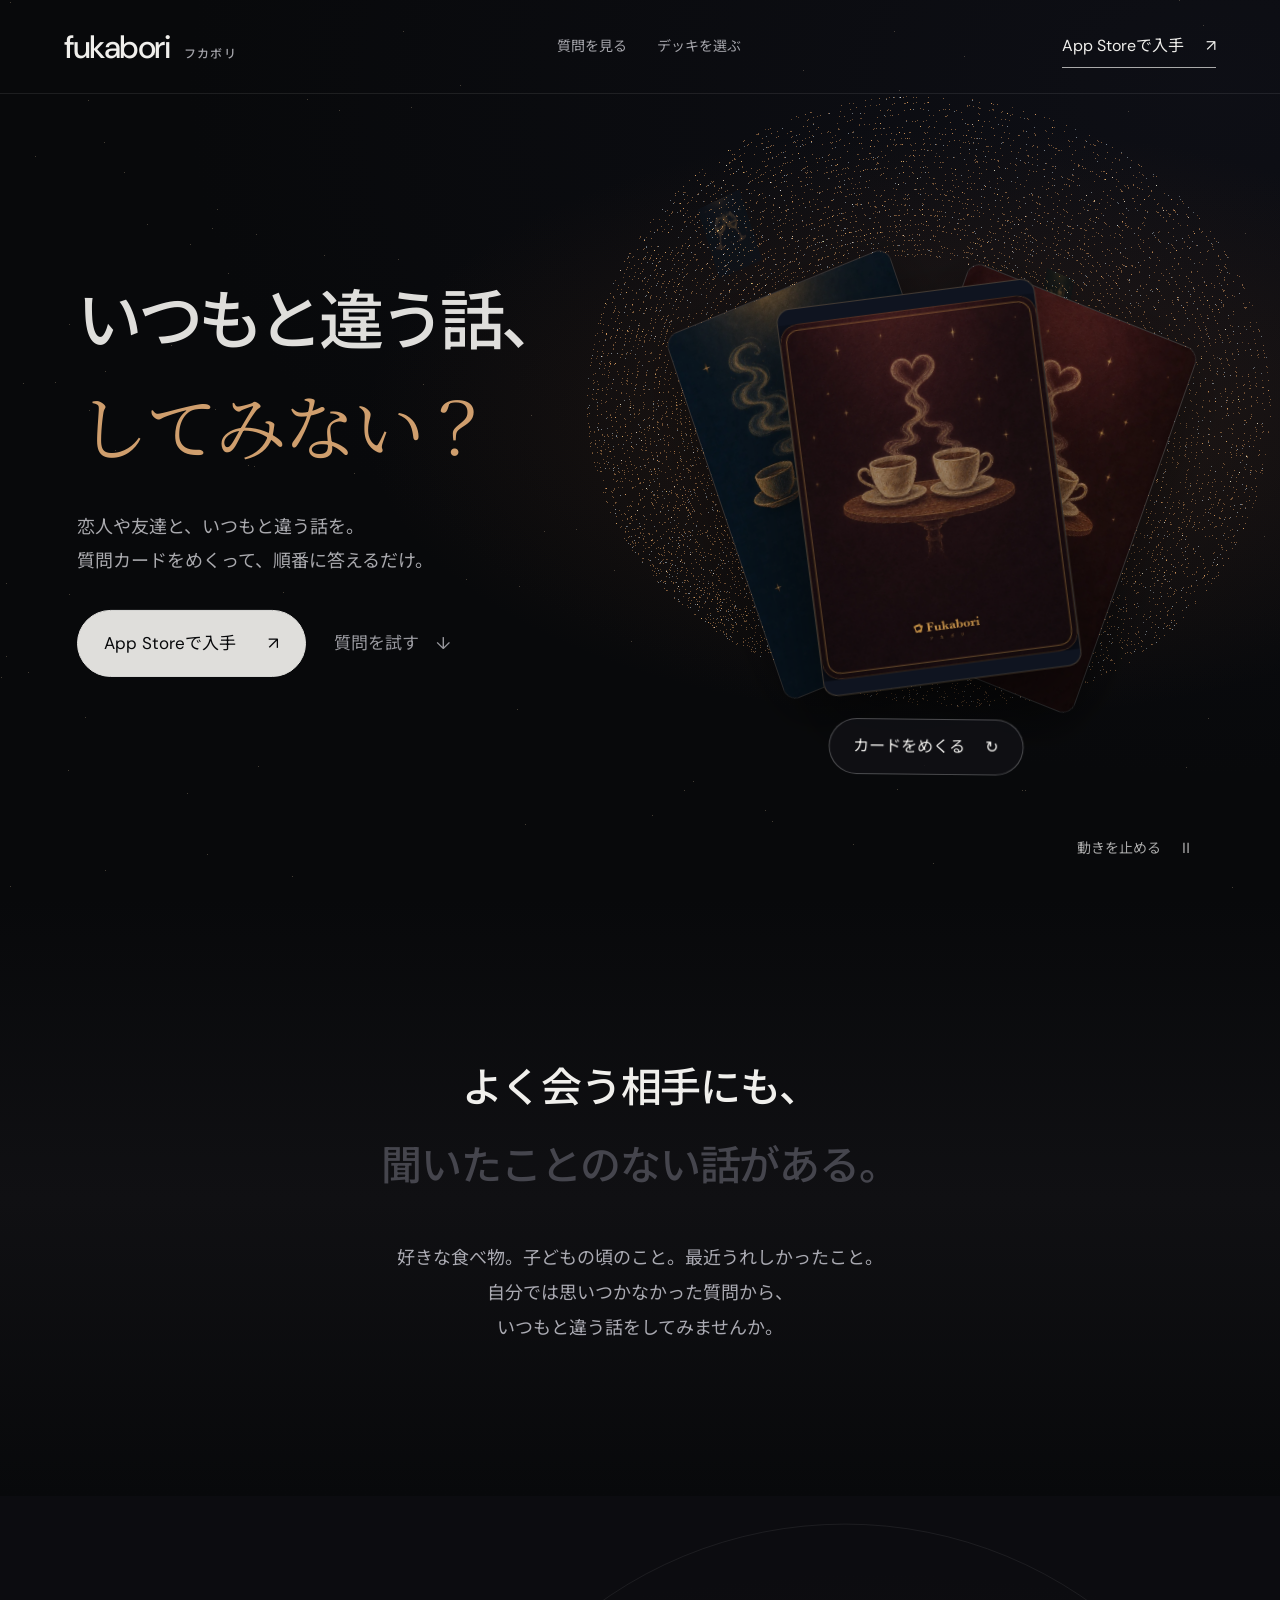
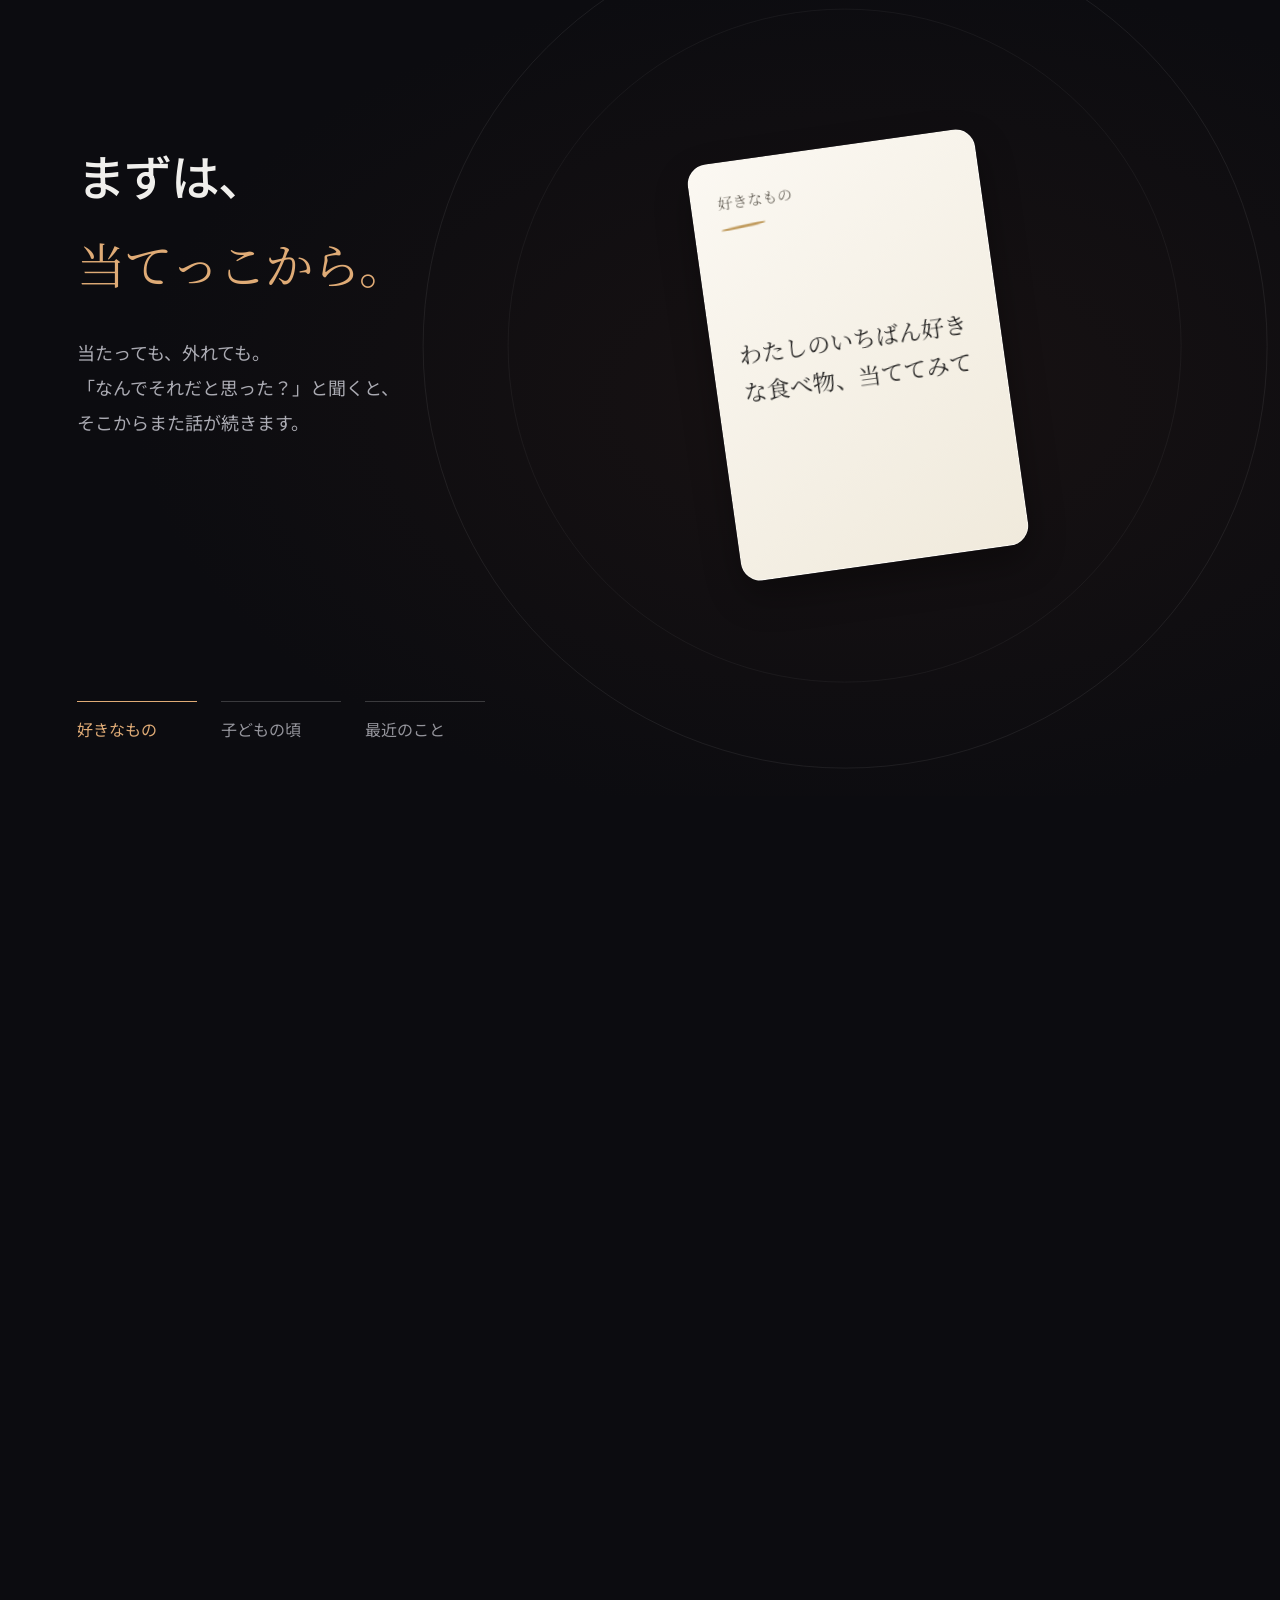
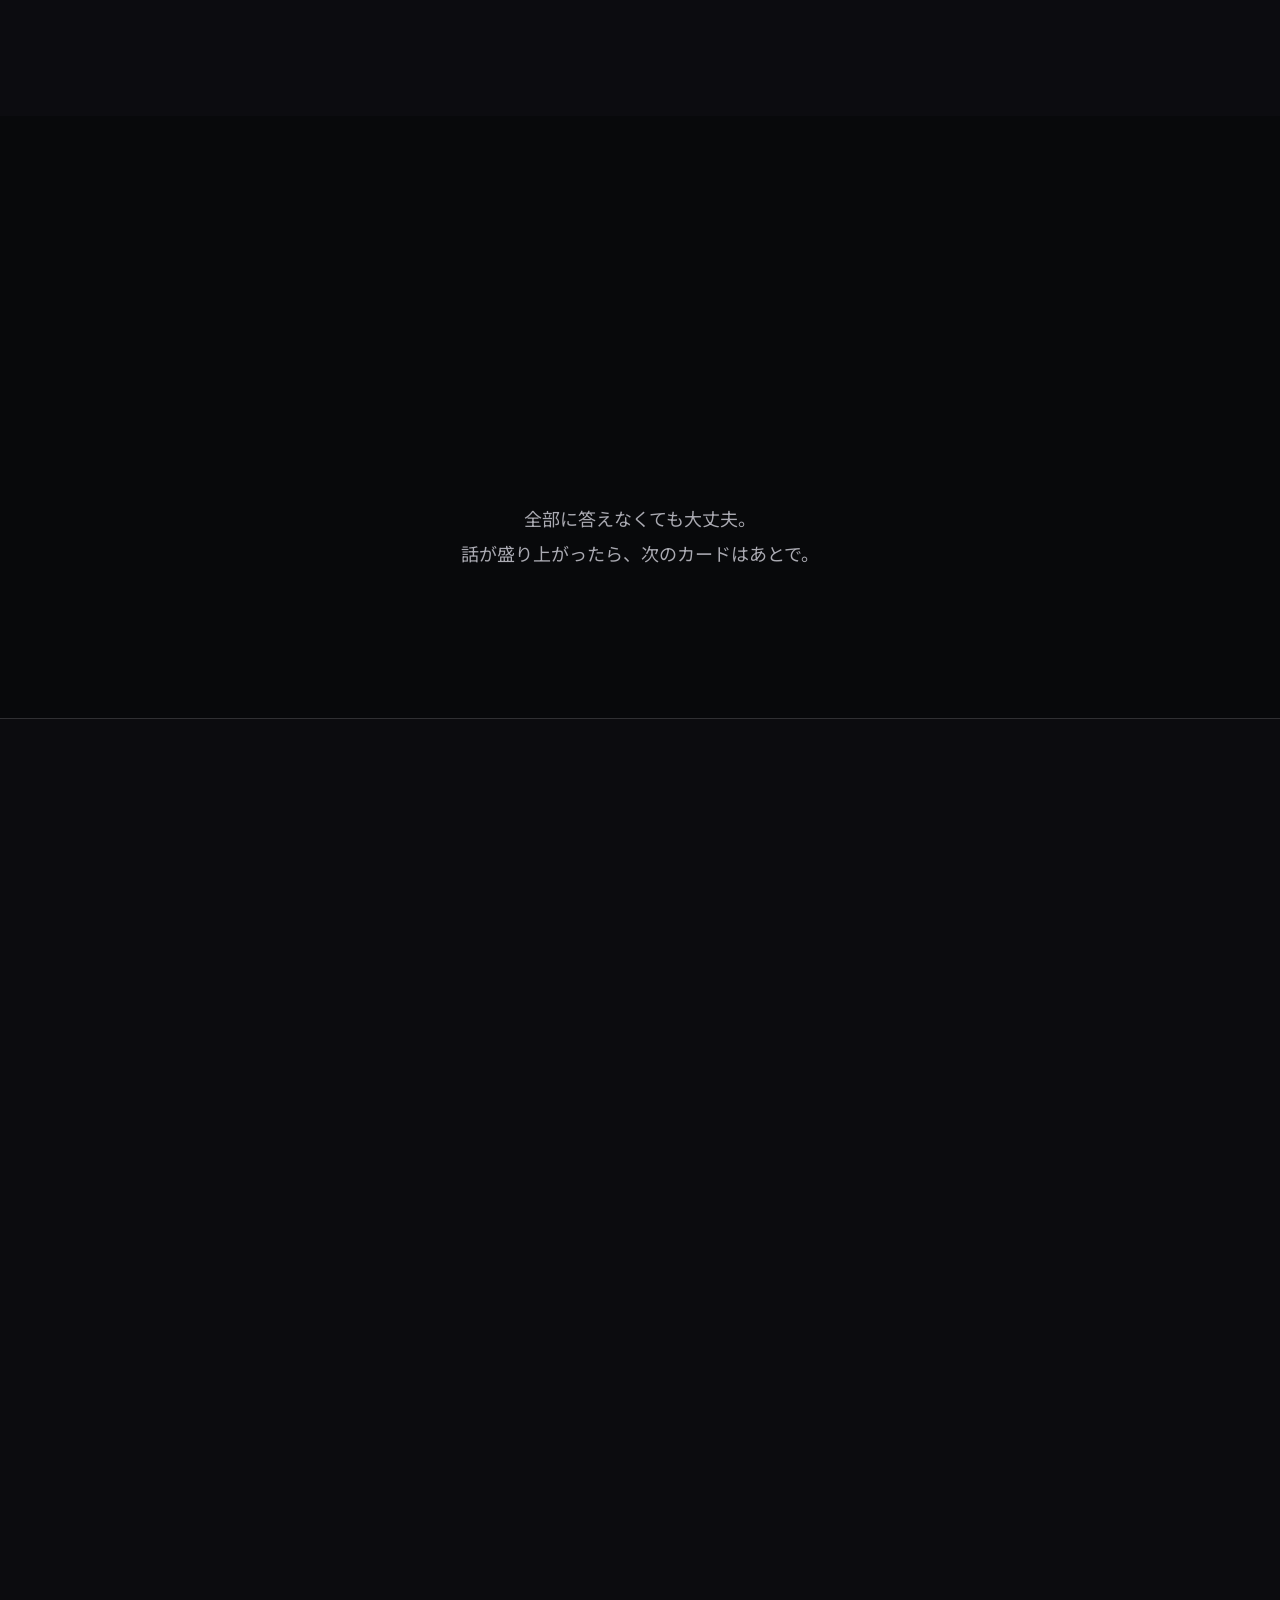
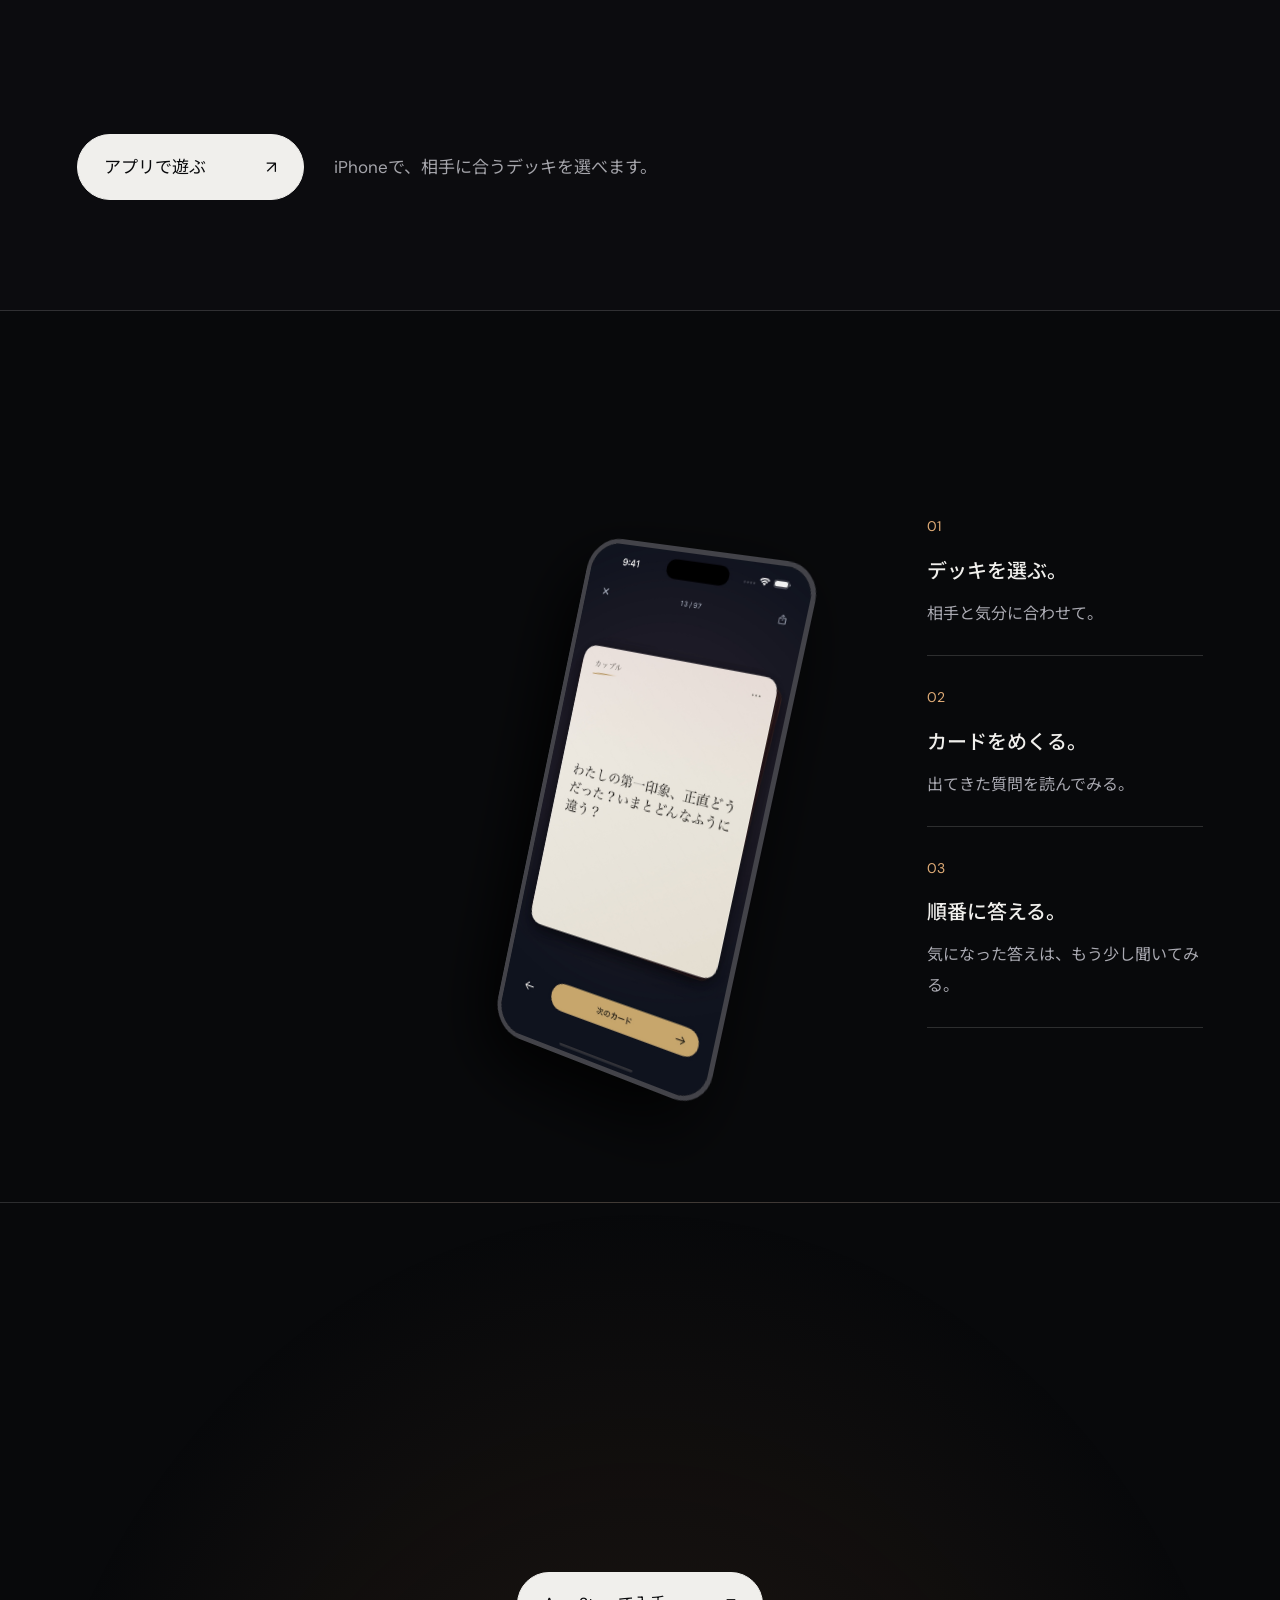
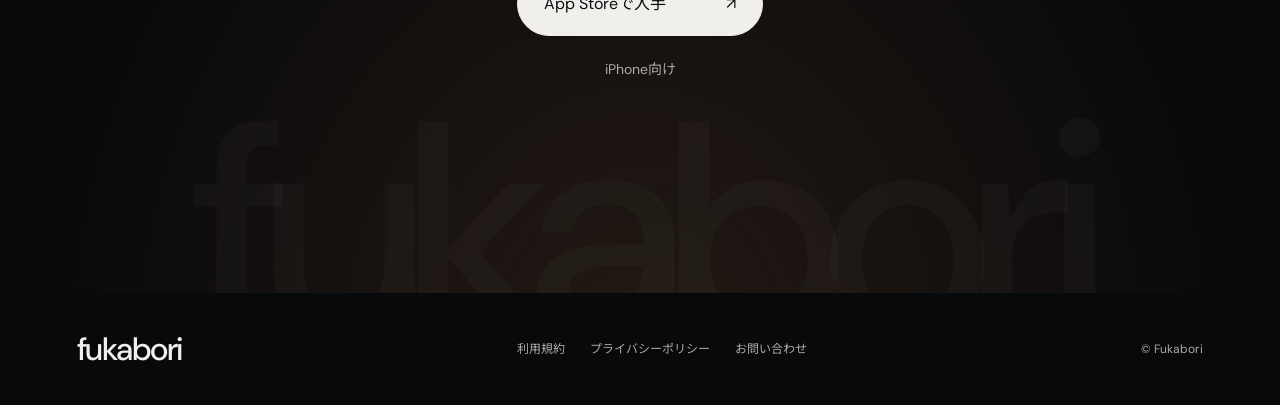
==== commit 8496acdd: "Improve landing page install flow and acquisition measurement" ====
--- a/index.html
+++ b/index.html
@@ -1,53 +1,11 @@
 <!doctype html>
-<html lang="ja"><head><meta charset="utf-8"><meta name="viewport" content="width=device-width,initial-scale=1"><title>Fukabori — いつもと違う話ができる質問カードアプリ</title><meta name="description" content="質問カードをめくって、順番に答えるだけ。恋人や友達、家族との会話に。ひとりの考えごとにも。Fukaboriは、いつもと違う話のきっかけをつくる質問カードアプリです。"><meta name="theme-color" content="#08090b"><link rel="preconnect" href="https://fonts.googleapis.com"><link rel="preconnect" href="https://fonts.gstatic.com" crossorigin><link href="https://fonts.googleapis.com/css2?family=DM+Sans:wght@400;500;600&family=Noto+Sans+JP:wght@400;500;600;700&family=Noto+Serif+JP:wght@400;500&display=swap" rel="stylesheet"><link rel="stylesheet" href="night.css?v=card-layer-fix"><script defer src="vendor/gsap.min.js"></script><script defer src="vendor/ScrollTrigger.min.js"></script><script defer src="night.js?v=clean-type"></script><script>
-(function () {
-  var KEY  = 'phc_mdtMoTpNnozGdZeCLP4mNrGF9wFxScvhoNGW9rJ8dzfP';
-  var HOST = 'https://us.i.posthog.com';
-
-  var s = document.createElement('script');
-  s.src = 'https://us-assets.i.posthog.com/static/array.js';
-  s.async = true;
-  s.onload = function () {
-    if (!window.posthog || !posthog.init) return;
-
-    posthog.init(KEY, {
-      api_host: HOST,
-      autocapture: false,
-      capture_pageview: true,
-      disable_session_recording: true,
-      respect_dnt: true,
-      person_profiles: 'identified_only',
-
-      // PostHog は既定で追加のスクリプトを読み込む（押し損ねクリックの自動記録・
-      // アンケート機能・Web Vitals）。今回の計測に要らないので全部切る。
-      // 切らないとページが重くなるうえ、取る気のない記録が増える。
-      capture_dead_clicks: false,
-      disable_surveys: true,
-      capture_performance: false
-    });
-
-    // App Store へ出ていくボタン。data-store-cta にページ内のどこかを書いてある。
-    // ページ内に3箇所あるので、どこが押されているかまで見る。
-    var ctas = document.querySelectorAll('[data-store-cta]');
-    for (var i = 0; i < ctas.length; i++) {
-      ctas[i].addEventListener('click', function (e) {
-        posthog.capture('lp_store_click', {
-          // 'position' という名前にすると HogQL の同名関数と衝突して
-          // properties.position が黙って null を返す。cta_position にしてある。
-          cta_position: e.currentTarget.getAttribute('data-store-cta')
-        });
-      });
-    }
-  };
-  document.head.appendChild(s);
-})();
-</script>
+<html lang="ja"><head><meta charset="utf-8"><meta name="viewport" content="width=device-width,initial-scale=1"><title>Fukabori — いつもと違う話ができる質問カードアプリ</title><meta name="description" content="質問カードをめくって、順番に答えるだけ。恋人や友達、家族との会話に。ひとりの考えごとにも。Fukaboriは、いつもと違う話のきっかけをつくる質問カードアプリです。"><meta name="theme-color" content="#08090b"><link rel="preconnect" href="https://fonts.googleapis.com"><link rel="preconnect" href="https://fonts.gstatic.com" crossorigin><link href="https://fonts.googleapis.com/css2?family=DM+Sans:wght@400;500;600&family=Noto+Sans+JP:wght@400;500;600;700&family=Noto+Serif+JP:wght@400;500&display=swap" rel="stylesheet"><link rel="stylesheet" href="night.css?v=acquisition-v1"><script defer src="vendor/gsap.min.js"></script><script defer src="vendor/ScrollTrigger.min.js"></script><script defer src="night.js?v=acquisition-v1"></script><script defer src="analytics.js?v=acquisition-v1"></script>
 </head>
 <body><a class="skip" href="#main">本文へ移動</a><div class="reading-progress" aria-hidden="true"></div><header class="nav"><a class="brand" href="#">fukabori<span>フカボリ</span></a><nav aria-label="メインメニュー"><a href="#journey">質問を見る</a><a href="#decks">デッキを選ぶ</a></nav><a class="store-link" href="https://apps.apple.com/jp/app/id6794950952" data-store-cta="nav">App Storeで入手 <span aria-hidden="true">↗</span></a></header>
-<main id="main"><section class="hero" id="hero"><div class="ambient" aria-hidden="true"></div><canvas id="universe" aria-hidden="true"></canvas><div class="hero-copy"><h1><span>いつもと違う話、</span><span><em>してみない？</em></span></h1><p class="lead">恋人と過ごす休日に、友達との集まりに。<br>何を話そうか迷ったら、カードを1枚。</p><a class="pill" href="#journey">どんな質問がある？ <span aria-hidden="true">↓</span></a></div><div class="hero-object"><div class="hero-stack" id="hero-stack"><img class="stack-card stack-one" src="img/deck/parents_v1.webp" alt="" width="480" height="720"><img class="stack-card stack-two" src="img/deck/couple_v1.webp" alt="" width="480" height="720"><button class="hero-flip" id="hero-flip" type="button" aria-label="カードをめくって質問を見る" aria-pressed="false"><span class="flipper"><span class="card-face face-back"><img src="img/cards/couple_back.webp" alt="カップルデッキのカード裏面" width="966" height="1344"></span><span class="card-face face-front"><span class="card-label">カップル</span><span class="card-question">わたしの第一印象、正直どうだった？いまとどんなふうに違う？</span></span></span></button></div><button class="preview-card" id="preview-card" type="button">カードをめくる <span aria-hidden="true">↻</span></button></div><div class="hero-bottom"><button id="motion-toggle" type="button" aria-pressed="false">動きを止める <span aria-hidden="true">Ⅱ</span></button></div></section>
+<main id="main"><section class="hero" id="hero"><div class="ambient" aria-hidden="true"></div><canvas id="universe" aria-hidden="true"></canvas><div class="hero-copy"><h1><span>いつもと違う話、</span><span><em>してみない？</em></span></h1><p class="lead">恋人や友達と、いつもと違う話を。<br>質問カードをめくって、順番に答えるだけ。</p><div class="hero-actions"><a class="pill solid" href="https://apps.apple.com/jp/app/id6794950952" data-store-cta="hero">App Storeで入手 <span aria-hidden="true">↗</span></a><a class="text-link" href="#decks">質問を試す <span aria-hidden="true">↓</span></a></div></div><div class="hero-object"><div class="hero-stack" id="hero-stack"><img class="stack-card stack-one" src="img/deck/parents_v1.webp" alt="" width="480" height="720"><img class="stack-card stack-two" src="img/deck/couple_v1.webp" alt="" width="480" height="720"><button class="hero-flip" id="hero-flip" type="button" aria-label="カードをめくって質問を見る" aria-pressed="false"><span class="flipper"><span class="card-face face-back"><img src="img/cards/couple_back.webp" alt="カップルデッキのカード裏面" width="966" height="1344"></span><span class="card-face face-front"><span class="card-label">カップル</span><span class="card-question">わたしの第一印象、正直どうだった？いまとどんなふうに違う？</span></span></span></button></div><button class="preview-card" id="preview-card" type="button">カードをめくる <span aria-hidden="true">↻</span></button></div><div class="hero-bottom"><button id="motion-toggle" type="button" aria-pressed="false">動きを止める <span aria-hidden="true">Ⅱ</span></button></div></section>
 <section class="opening section"><h2 class="reveal-lines">よく会う相手にも、<br><span>聞いたことのない話がある。</span></h2><p>好きな食べ物。子どもの頃のこと。最近うれしかったこと。<br>自分では思いつかなかった質問から、<br>いつもと違う話をしてみませんか。</p></section>
 <section class="journey" id="journey" aria-label="3つの質問の例"><div class="journey-stage"><div class="journey-line" aria-hidden="true"></div><div class="chapter-copy"><article class="chapter active"><h2>まずは、<br><em>当てっこから。</em></h2><p>当たっても、外れても。<br>「なんでそれだと思った？」と聞くと、<br>そこからまた話が続きます。</p></article><article class="chapter"><h2>昔の話、<br><em>聞いたことある？</em></h2><p>どんな子だった？ 何に夢中だった？<br>いまの姿からは想像できない話も、<br>聞けるかもしれません。</p></article><article class="chapter"><h2>そういえば、<br><em>あのときね。</em></h2><p>うれしかったことや、助かったこと。<br>普段はわざわざ言わない話も、<br>質問に答えるつもりで。</p></article></div><div class="story-card-wrap"><div class="story-card" id="story-card"><span class="card-label" id="story-card-label">好きなもの</span><p class="card-question" id="story-question">わたしのいちばん好きな食べ物、当ててみて</p></div></div><div class="journey-bottom"><div class="chapter-controls" aria-label="会話の場面を選ぶ"><button type="button" data-chapter="0" aria-pressed="true"><span>好きなもの</span></button><button type="button" data-chapter="1" aria-pressed="false"><span>子どもの頃</span></button><button type="button" data-chapter="2" aria-pressed="false"><span>最近のこと</span></button></div></div></div></section>
 <section class="interlude section"><h2>答えにくい質問は、<br><em>パスしてOK。</em></h2><p>全部に答えなくても大丈夫。<br>話が盛り上がったら、次のカードはあとで。</p></section>
-<section class="collection section" id="decks"><div class="section-heading"><div><h2>誰と使うかで、<br>質問もいろいろ。</h2></div><p>恋人や友達、家族と話すときにも。<br>ひとりで考えを整理したいときにも。</p></div><div class="deck-selectors" role="group" aria-label="相手別の質問"><button type="button" class="deck-choice active" data-deck="couple_v1" aria-pressed="true"><span class="deck-visual"><img src="img/deck/couple_v1.webp" alt="" width="480" height="720" loading="lazy"></span><span class="deck-caption">恋人と<span class="choice-arrow" aria-hidden="true">↗</span></span></button><button type="button" class="deck-choice" data-deck="friends_v1" aria-pressed="false"><span class="deck-visual"><img src="img/deck/friends_v1.webp" alt="" width="480" height="720" loading="lazy"></span><span class="deck-caption">友達と<span class="choice-arrow" aria-hidden="true">↗</span></span></button><button type="button" class="deck-choice" data-deck="parents_v1" aria-pressed="false"><span class="deck-visual"><img src="img/deck/parents_v1.webp" alt="" width="480" height="720" loading="lazy"></span><span class="deck-caption">家族と<span class="choice-arrow" aria-hidden="true">↗</span></span></button><button type="button" class="deck-choice" data-deck="self_v1" aria-pressed="false"><span class="deck-visual"><img src="img/deck/self_v1.webp" alt="" width="480" height="720" loading="lazy"></span><span class="deck-caption">ひとりで<span class="choice-arrow" aria-hidden="true">↗</span></span></button></div><div class="question-sampler"><div><p class="eyebrow" id="sample-label">カップル / 01</p><p id="sample-question" aria-live="polite" aria-atomic="true">わたしのいちばん好きな食べ物、当ててみて</p></div><button type="button" id="next-question" aria-label="次の質問をめくる">次の質問 <span aria-hidden="true">↗</span></button></div></section>
+<section class="collection section" id="decks"><div class="section-heading"><div><h2>誰と使うかで、<br>質問もいろいろ。</h2></div><p>恋人や友達、家族と話すときにも。<br>ひとりで考えを整理したいときにも。</p></div><div class="deck-selectors" role="group" aria-label="相手別の質問"><button type="button" class="deck-choice active" data-deck="couple_v1" aria-pressed="true"><span class="deck-visual"><img src="img/deck/couple_v1.webp" alt="" width="480" height="720" loading="lazy"></span><span class="deck-caption">恋人と<span class="choice-arrow" aria-hidden="true">↗</span></span></button><button type="button" class="deck-choice" data-deck="friends_v1" aria-pressed="false"><span class="deck-visual"><img src="img/deck/friends_v1.webp" alt="" width="480" height="720" loading="lazy"></span><span class="deck-caption">友達と<span class="choice-arrow" aria-hidden="true">↗</span></span></button><button type="button" class="deck-choice" data-deck="parents_v1" aria-pressed="false"><span class="deck-visual"><img src="img/deck/parents_v1.webp" alt="" width="480" height="720" loading="lazy"></span><span class="deck-caption">家族と<span class="choice-arrow" aria-hidden="true">↗</span></span></button><button type="button" class="deck-choice" data-deck="self_v1" aria-pressed="false"><span class="deck-visual"><img src="img/deck/self_v1.webp" alt="" width="480" height="720" loading="lazy"></span><span class="deck-caption">ひとりで<span class="choice-arrow" aria-hidden="true">↗</span></span></button></div><div class="question-sampler"><div><p class="eyebrow" id="sample-label">カップル / 01</p><p id="sample-question" aria-live="polite" aria-atomic="true">わたしのいちばん好きな食べ物、当ててみて</p></div><button type="button" id="next-question" aria-label="次の質問をめくる">次の質問 <span aria-hidden="true">↗</span></button></div><div class="sample-install"><a class="pill solid" href="https://apps.apple.com/jp/app/id6794950952" data-store-cta="sample">アプリで遊ぶ <span aria-hidden="true">↗</span></a><p>iPhoneで、相手に合うデッキを選べます。</p></div></section>
 <section class="how section"><div class="how-intro"><h2>スマホひとつで、<br><em>すぐに遊べる。</em></h2><p>アカウント登録はいりません。<br>デッキを選んだら、そのまま始められます。</p></div><div class="phone-stage"><img src="img/app/screen_card.jpg?v=paper-20260927" alt="フカボリの質問カード画面" width="800" height="1738" loading="lazy"></div><ol class="steps"><li><span>01</span><h3>デッキを選ぶ。</h3><p>相手と気分に合わせて。</p></li><li><span>02</span><h3>カードをめくる。</h3><p>出てきた質問を読んでみる。</p></li><li><span>03</span><h3>順番に答える。</h3><p>気になった答えは、もう少し聞いてみる。</p></li></ol></section>
-<section class="closing section"><h2>Fukaboriを、<br><em>はじめよう。</em></h2><a class="pill solid" href="https://apps.apple.com/jp/app/id6794950952" data-store-cta="bottom">App Storeで入手 <span aria-hidden="true">↗</span></a><p>iPhone向け</p><span class="closing-brand" aria-hidden="true">fukabori</span></section></main><footer class="section"><a class="brand" href="#">fukabori</a><div><a href="legal/terms.html">利用規約</a><a href="legal/privacy.html">プライバシーポリシー</a><a href="mailto:shuuuya0616@gmail.com">お問い合わせ</a></div><small>© Fukabori</small></footer><script type="module" src="universe.js"></script></body></html>
+<section class="closing section"><h2>Fukaboriを、<br><em>はじめよう。</em></h2><a class="pill solid" href="https://apps.apple.com/jp/app/id6794950952" data-store-cta="bottom">App Storeで入手 <span aria-hidden="true">↗</span></a><p>iPhone向け</p><span class="closing-brand" aria-hidden="true">fukabori</span></section></main><aside class="mobile-install" aria-label="アプリを入手" hidden><span>Fukabori<small>iPhone向け</small></span><a href="https://apps.apple.com/jp/app/id6794950952" data-store-cta="mobile">App Storeで入手 <span aria-hidden="true">↗</span></a></aside><footer class="section"><a class="brand" href="#">fukabori</a><div><a href="legal/terms.html">利用規約</a><a href="legal/privacy.html">プライバシーポリシー</a><a href="mailto:shuuuya0616@gmail.com">お問い合わせ</a></div><small>© Fukabori</small></footer><script type="module" src="universe.js"></script></body></html>
--- a/night.css
+++ b/night.css
@@ -31,3 +31,30 @@
 .hero-flip .card-question,.story-card .card-question{font:400 23px/1.65 var(--serif);text-align:left;margin:auto 0}
 .hero-flip .face-front:after,.story-card:after{content:"";height:35px;flex:none}
 @media(max-width:700px){.hero-flip .face-front,.story-card{padding:22px;border-radius:16px}.hero-flip .card-question,.story-card .card-question{font-size:18px;line-height:1.65}.hero-flip .card-label,.story-card .card-label{font-size:13px}}
+
+/* Acquisition actions follow the existing card and night palette. */
+.hero-actions{display:flex;align-items:center;gap:28px;flex-wrap:wrap;margin-top:32px}
+.hero-actions .pill{margin-top:0;font-size:17px;min-height:60px;gap:32px}
+.text-link{font-size:17px;color:var(--muted);padding:14px 0}
+.text-link span{margin-left:12px}
+.text-link:hover{color:var(--text)}
+.sample-install{display:flex;align-items:center;gap:30px;margin-top:30px}
+.sample-install .pill{margin-top:0;font-size:17px}
+.sample-install p{margin:0;color:var(--muted);font-size:17px;line-height:1.8}
+.mobile-install[hidden]{display:none}
+.mobile-install{display:none}
+@media(max-width:700px){
+  .hero-actions{gap:22px;margin-top:24px}
+  .hero-actions .pill{font-size:16px;min-height:54px;padding:14px 22px;gap:25px}
+  .hero-actions .text-link{font-size:16px}
+  .hero{padding-top:115px}
+  .sample-install{align-items:flex-start;flex-direction:column;gap:15px;margin-top:28px}
+  .sample-install p{font-size:16px}
+  .sample-install .pill{font-size:16px;min-height:54px}
+  .mobile-install{display:flex;position:fixed;bottom:0;left:0;right:0;z-index:30;align-items:center;justify-content:space-between;gap:15px;padding:14px 22px calc(14px + env(safe-area-inset-bottom));background:#101116f2;backdrop-filter:blur(16px);border-top:1px solid #ffffff24}
+  .mobile-install>span{font-family:var(--serif);font-size:20px}
+  .mobile-install small{display:block;font-family:var(--sans);font-size:14px;color:var(--muted);margin-top:3px}
+  .mobile-install a{background:var(--text);color:var(--bg);font-size:16px;border-radius:99px;padding:14px 20px;min-height:50px;white-space:nowrap}
+  .mobile-install a span{margin-left:12px}
+}
+@media(max-width:360px){.hero-actions{gap:10px}.hero-actions .pill{gap:18px;font-size:15px}.hero-actions .text-link{font-size:15px}.mobile-install{padding-inline:16px}.mobile-install>span{font-size:18px}.mobile-install a{padding:13px 16px;font-size:15px}}
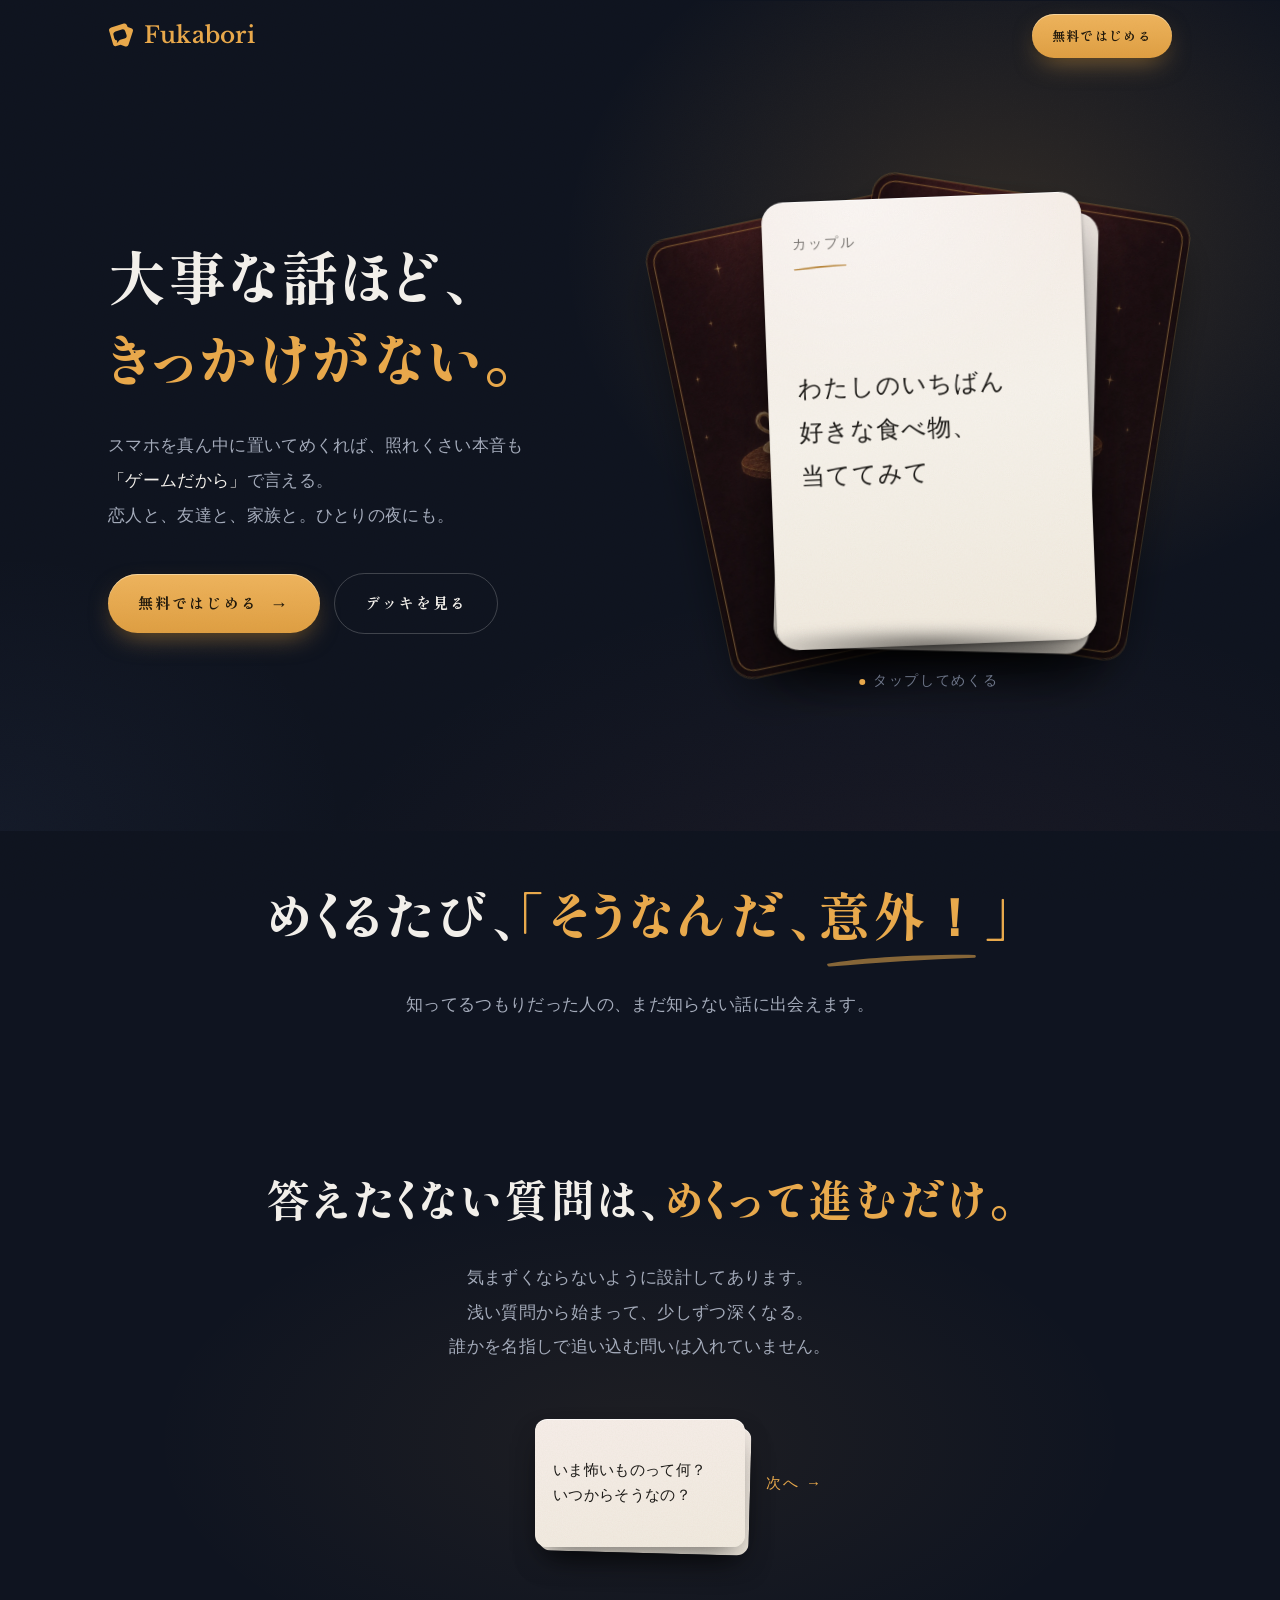
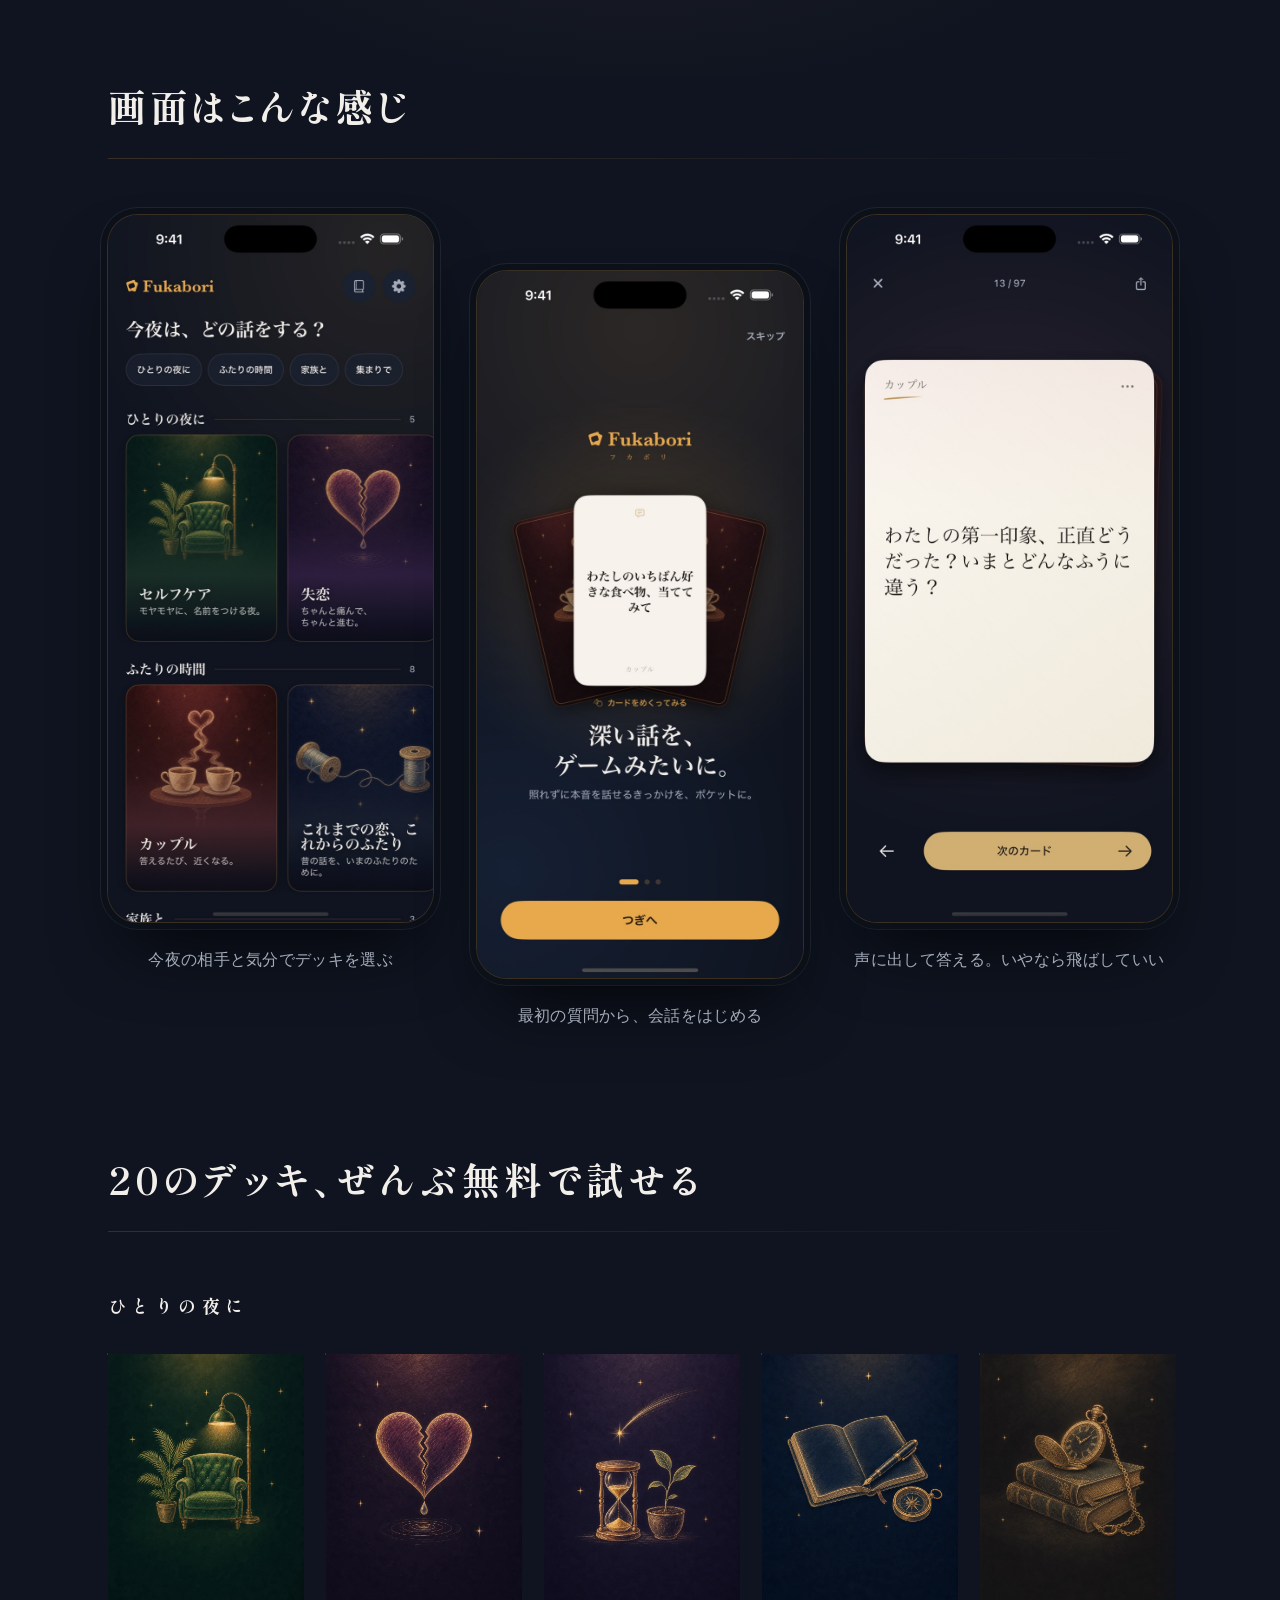
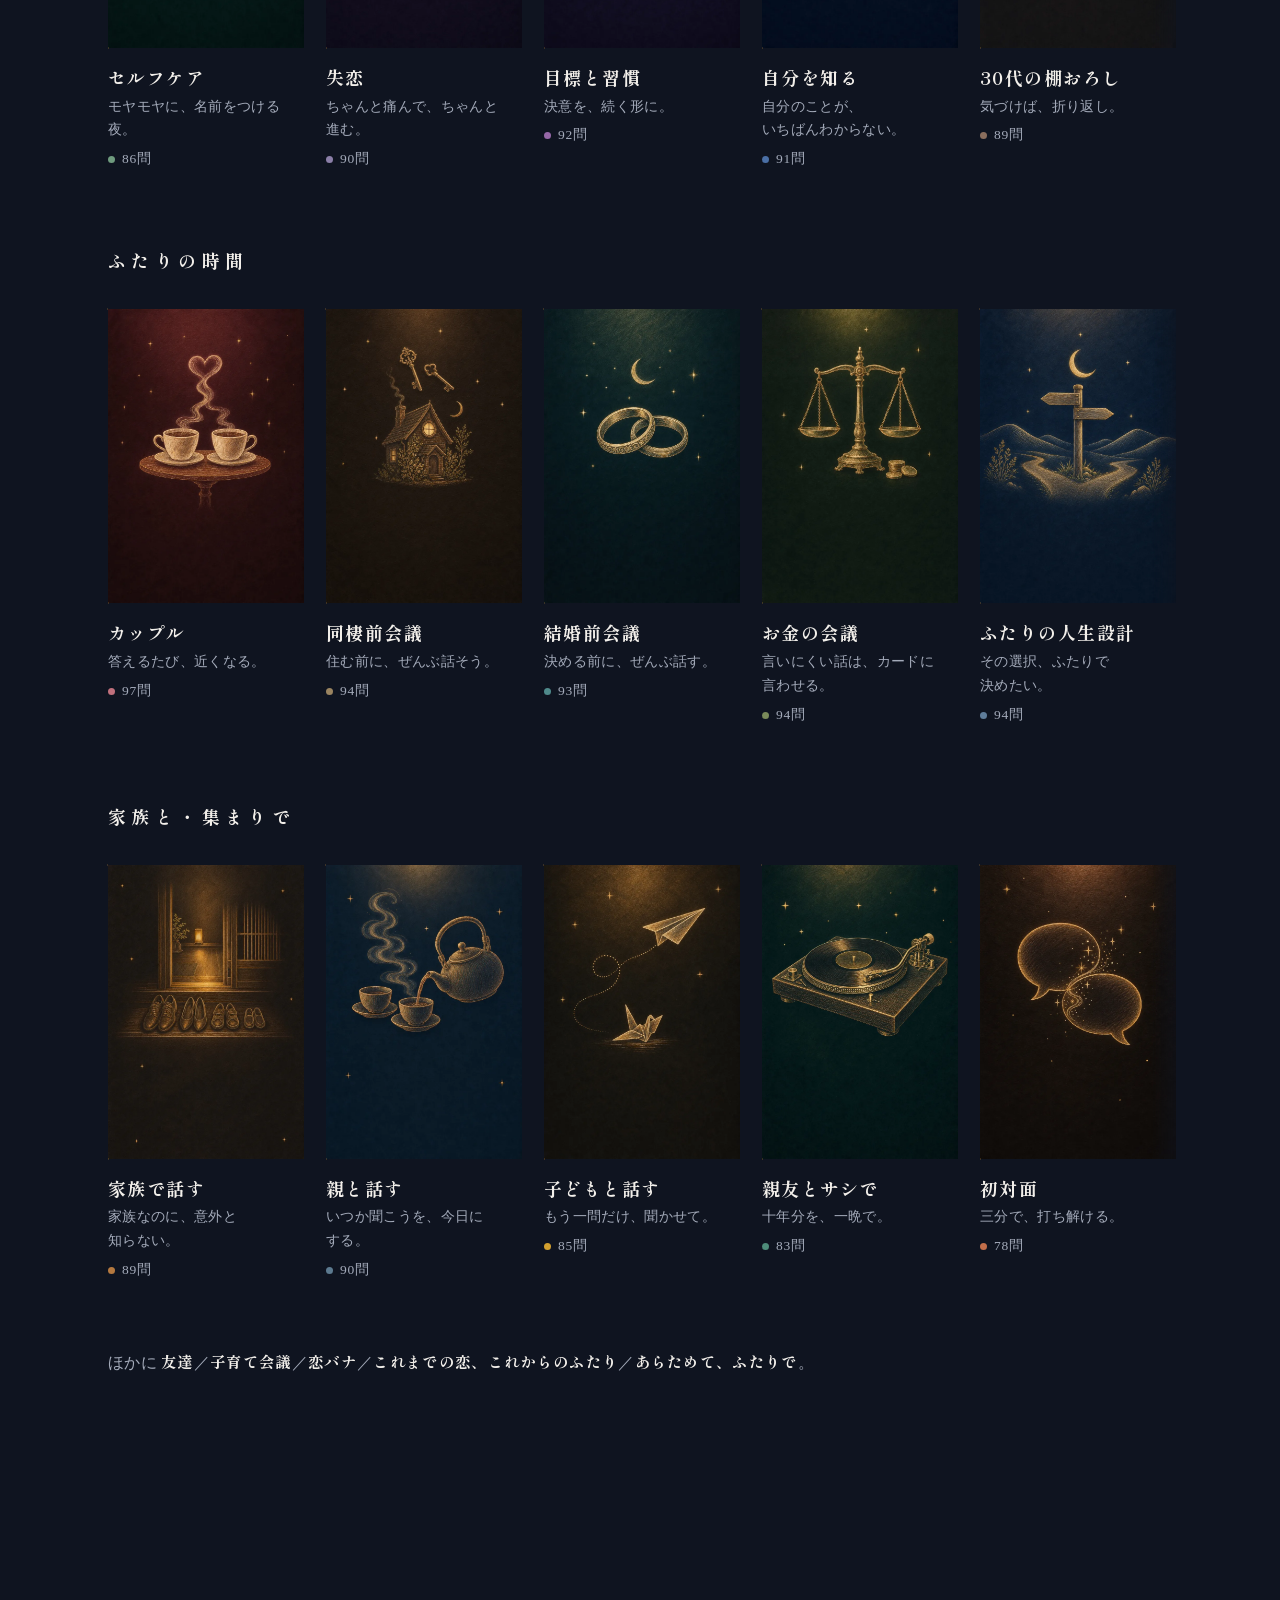
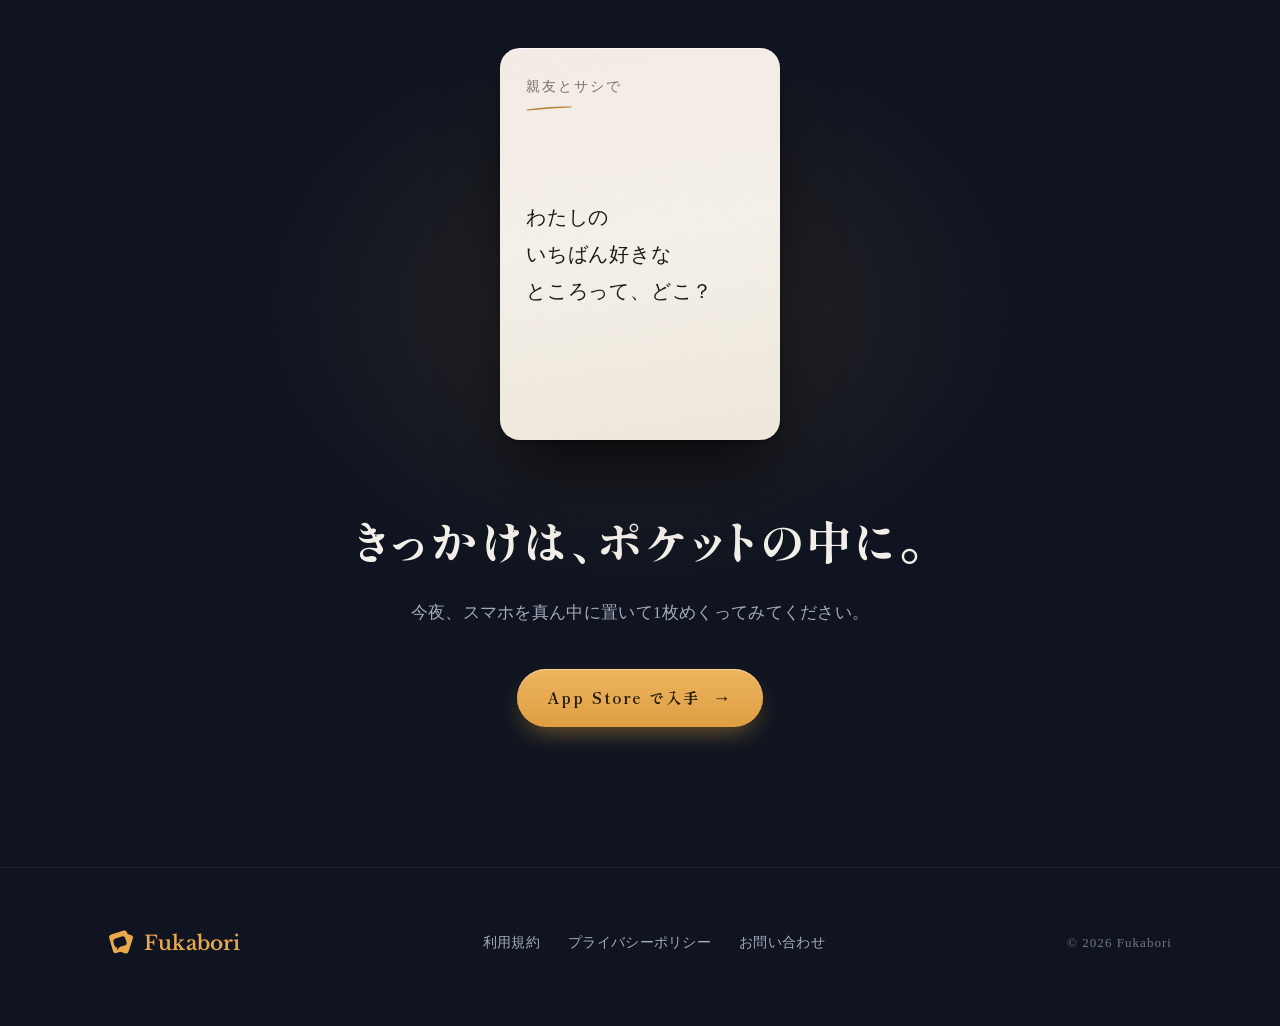
==== commit 49736703: "Replace the landing page with the lamplight paper design - Port hiranuma-shuya/fukabori#17: Shippori" ====
--- a/index.html
+++ b/index.html
@@ -1,11 +1,701 @@
-<!doctype html>
-<html lang="ja"><head><meta charset="utf-8"><meta name="viewport" content="width=device-width,initial-scale=1"><title>Fukabori — いつもと違う話ができる質問カードアプリ</title><meta name="description" content="質問カードをめくって、順番に答えるだけ。恋人や友達、家族との会話に。ひとりの考えごとにも。Fukaboriは、いつもと違う話のきっかけをつくる質問カードアプリです。"><meta name="theme-color" content="#08090b"><link rel="preconnect" href="https://fonts.googleapis.com"><link rel="preconnect" href="https://fonts.gstatic.com" crossorigin><link href="https://fonts.googleapis.com/css2?family=DM+Sans:wght@400;500;600&family=Noto+Sans+JP:wght@400;500;600;700&family=Noto+Serif+JP:wght@400;500&display=swap" rel="stylesheet"><link rel="stylesheet" href="night.css?v=acquisition-v1"><script defer src="vendor/gsap.min.js"></script><script defer src="vendor/ScrollTrigger.min.js"></script><script defer src="night.js?v=acquisition-v1"></script><script defer src="analytics.js?v=acquisition-v1"></script>
+<!DOCTYPE html>
+<html lang="ja">
+<head>
+<meta charset="utf-8">
+<meta name="viewport" content="width=device-width, initial-scale=1, viewport-fit=cover">
+<title>Fukabori（フカボリ）— 深い話を、ゲームみたいに。</title>
+<meta name="description" content="質問カードを引いて答え合うだけ。カップル・友達・自分と、照れずに本音を話せるきっかけをポケットに。iOS向け会話デッキアプリ。">
+<meta name="theme-color" content="#0F1420">
+<meta name="color-scheme" content="dark">
+<meta property="og:type" content="website">
+<meta property="og:site_name" content="Fukabori">
+<meta property="og:title" content="Fukabori（フカボリ）— 大事な話ほど、きっかけがない。">
+<meta property="og:description" content="スマホを真ん中に置いて、質問カードを1枚めくるだけ。照れくさい本音も「ゲームだから」で言える、会話のためのカードアプリ。">
+<meta property="og:url" content="https://hiranuma-shuya.github.io/fukabori-site/">
+<meta name="twitter:card" content="summary">
+
+<link rel="preconnect" href="https://fonts.googleapis.com">
+<link rel="preconnect" href="https://fonts.gstatic.com" crossorigin>
+<!-- 書体はアプリと揃える。
+     ・質問の本文 … ヒラギノ明朝（アプリの紙のカードと同じ）。無い環境ではしっぽり明朝
+     ・見出し     … しっぽり明朝 B1。古い本の組版のような、少しだけ墨だまりのある明朝
+     ・ロゴ       … Baskerville（アプリの brandSerif と同じ）。無い環境では Libre Baskerville -->
+<link href="https://fonts.googleapis.com/css2?family=Shippori+Mincho+B1:wght@400;500;700;800&family=Libre+Baskerville:wght@700&display=swap" rel="stylesheet">
+<style>
+  :root {
+    --bg: #0F1420; --bg-deep: #0B0F18; --surface: #161C2A;
+    --card: #F7F3EC; --card-top: #F7EEE9; --card-bottom: #F1EADF;
+    --ink: #1C1A17; --ink2: rgba(28,26,23,.58); --ink3: rgba(28,26,23,.38);
+    --amber: #E8A94C; --amber-soft: #B8863B; --amber-ink: #231A0C;
+    --text: #F2EFEA; --text2: #A4ABBA; --text3: #6F778A;
+    --line: rgba(232,169,76,.18); --hair: rgba(242,239,234,.08);
+
+    --f-display: "Shippori Mincho B1", "Hiragino Mincho ProN", "Yu Mincho", serif;
+    --f-body: "Shippori Mincho B1", "Hiragino Mincho ProN", "Yu Mincho", serif;
+    --f-card: "Hiragino Mincho ProN", "Hiragino Mincho Pro", "Shippori Mincho B1", "Yu Mincho", serif;
+    --f-mark: "Baskerville", "Libre Baskerville", Georgia, serif;
+    --f-latin: "Baskerville", "Libre Baskerville", Georgia, serif;
+
+    --ease: cubic-bezier(.2,.7,.2,1);
+    /* 紙用はずっと淡く。乗算で重ねるので、濃いと生成りが灰色に沈む */
+    --grain-paper: url("data:image/svg+xml;utf8,<svg xmlns='http://www.w3.org/2000/svg' width='180' height='180'><filter id='n'><feTurbulence type='fractalNoise' baseFrequency='.8' numOctaves='3' stitchTiles='stitch'/><feColorMatrix values='0 0 0 0 .35  0 0 0 0 .28  0 0 0 0 .2  0 0 0 .07 0'/></filter><rect width='100%' height='100%' filter='url(%23n)'/></svg>");
+    /* 紙のざらつき。画像を増やさないように SVG のノイズで作る */
+    --grain: url("data:image/svg+xml;utf8,<svg xmlns='http://www.w3.org/2000/svg' width='180' height='180'><filter id='n'><feTurbulence type='fractalNoise' baseFrequency='.9' numOctaves='2' stitchTiles='stitch'/><feColorMatrix values='0 0 0 0 0  0 0 0 0 0  0 0 0 0 0  0 0 0 .6 0'/></filter><rect width='100%' height='100%' filter='url(%23n)'/></svg>");
+  }
+
+  * { margin: 0; padding: 0; box-sizing: border-box; }
+  html { scroll-behavior: smooth; -webkit-text-size-adjust: 100%; }
+  @media (prefers-reduced-motion: reduce) { html { scroll-behavior: auto; } }
+  body {
+    background: var(--bg); color: var(--text);
+    font-family: var(--f-body); font-weight: 500;
+    line-height: 1.9; letter-spacing: .02em;
+    font-feature-settings: "palt" 0;
+    -webkit-font-smoothing: antialiased; text-rendering: optimizeLegibility;
+    overflow-x: hidden;
+  }
+  /* 画面全体に薄い粒子。夜の部屋の空気感で、平板なベタ塗りに見せない */
+  body::after {
+    content: ""; position: fixed; inset: 0; z-index: 100; pointer-events: none;
+    background-image: var(--grain); opacity: .07; mix-blend-mode: soft-light;
+  }
+  ::selection { background: rgba(232,169,76,.85); color: var(--amber-ink); }
+  a { color: inherit; text-decoration: none; }
+  img { display: block; max-width: 100%; }
+  :focus-visible { outline: 2px solid var(--amber); outline-offset: 4px; border-radius: 6px; }
+  [id] { scroll-margin-top: 88px; }
+
+  /* 和文の改行位置。Safari は auto-phrase を持たないので、
+     崩したくない句は .w で包んで行の途中で割らない */
+  .w { display: inline-block; }
+  /* 問いの本文は文節ごとに <wbr> を入れてあり、そこでだけ改行する（「好き／な」で割らない）。
+     長すぎる文節だけは overflow-wrap で救う */
+  .q, .mini { word-break: keep-all; overflow-wrap: anywhere; }
+  /* 地の文は、対応ブラウザ（Chrome 系）でだけ文節で改行させる */
+  p, h3, dd, figcaption { word-break: auto-phrase; }
+  .palt { font-feature-settings: "palt" 1; }
+  .sr { position: absolute; width: 1px; height: 1px; overflow: hidden; clip: rect(0 0 0 0); white-space: nowrap; }
+
+  .wrap { max-width: 1120px; margin: 0 auto; padding: 0 28px; }
+  .wordmark { font-family: var(--f-mark); font-weight: 600; letter-spacing: .01em; }
+
+  /* ───────── nav ───────── */
+  .nav {
+    position: sticky; top: 0; z-index: 50;
+    transition: background .4s var(--ease), border-color .4s var(--ease), backdrop-filter .4s;
+    border-bottom: 1px solid transparent;
+  }
+  .nav.scrolled {
+    background: rgba(15,20,32,.72);
+    -webkit-backdrop-filter: blur(14px) saturate(1.2); backdrop-filter: blur(14px) saturate(1.2);
+    border-bottom-color: var(--hair);
+  }
+  .nav-inner { display: flex; align-items: center; justify-content: space-between; height: 72px; }
+  .logo { display: flex; align-items: center; gap: 10px; color: var(--amber); }
+  .logo svg { width: 26px; height: 26px; margin-top: -2px; }
+  .logo .wordmark { font-size: 23px; }
+
+  /* ───────── buttons ───────── */
+  .btn {
+    position: relative; display: inline-flex; align-items: center; gap: 12px;
+    padding: 15px 30px; border-radius: 999px;
+    font-size: 15px; font-weight: 700; letter-spacing: .14em;
+    transition: transform .3s var(--ease), box-shadow .3s var(--ease), background .3s;
+  }
+  .btn .arr { display: inline-block; font-family: var(--f-latin); font-style: normal; font-size: 18px; line-height: 1; transition: transform .35s var(--ease); }
+  .btn:hover .arr { transform: translateX(4px); }
+  .btn-amber {
+    color: var(--amber-ink);
+    background: linear-gradient(180deg, #EDB45E, #DE9F43);
+    box-shadow: inset 0 1px 0 rgba(255,240,210,.55), 0 10px 26px -8px rgba(232,169,76,.55), 0 2px 6px rgba(0,0,0,.35);
+  }
+  .btn-amber:hover { transform: translateY(-1px); box-shadow: inset 0 1px 0 rgba(255,240,210,.6), 0 16px 34px -10px rgba(232,169,76,.7), 0 2px 6px rgba(0,0,0,.35); }
+  .btn-ghost { color: var(--text); border: 1px solid rgba(242,239,234,.22); }
+  .btn-ghost:hover { border-color: rgba(232,169,76,.6); color: var(--amber); }
+  .nav .btn { padding: 10px 20px; font-size: 13px; letter-spacing: .1em; }
+
+  /* ───────── hero ───────── */
+  .hero { position: relative; overflow: hidden; padding: 48px 0 110px; margin-top: -72px; padding-top: 120px; }
+  /* 卓上の灯り。カードの右上から差して、左下へ落ちていく */
+  .hero::before {
+    content: ""; position: absolute; inset: 0; pointer-events: none;
+    background:
+      radial-gradient(640px 520px at 78% 30%, rgba(232,169,76,.17), transparent 68%),
+      radial-gradient(900px 600px at 70% 120%, rgba(192,112,124,.08), transparent 70%),
+      radial-gradient(500px 400px at 0% 100%, rgba(110,140,199,.06), transparent 70%);
+  }
+  .hero-grid { position: relative; display: grid; grid-template-columns: 1.05fr .95fr; gap: 40px; align-items: center; min-height: 600px; }
+  h1 {
+    margin-top: 26px;
+    font-family: var(--f-display); font-weight: 800;
+    font-size: clamp(34px, 4.8vw, 58px); line-height: 1.42; letter-spacing: .04em;
+    font-feature-settings: "palt" 1;
+  }
+  h1 .gold { color: var(--amber); }
+  h1 .line { display: block; white-space: nowrap; }
+  .lead { color: var(--text2); margin-top: 30px; font-size: 17px; line-height: 2.05; max-width: 30em; }
+  .lead em { font-style: normal; color: var(--text); }
+  .cta { margin-top: 40px; display: flex; gap: 14px; flex-wrap: wrap; align-items: center; }
+
+  /* ── 質問カード（アプリの QuestionCardFace と同じ見え方）── */
+  .stage { position: relative; height: 560px; display: grid; place-items: center; perspective: 1400px; }
+  .stage::before {
+    content: ""; position: absolute; left: 50%; top: 52%; width: 520px; height: 520px; transform: translate(-50%,-50%);
+    background: radial-gradient(circle, rgba(232,169,76,.20), rgba(232,169,76,.05) 45%, transparent 68%);
+    pointer-events: none;
+  }
+  /* 卓の天板に落ちる影 */
+  .stage::after {
+    content: ""; position: absolute; left: 50%; bottom: 34px; width: 380px; height: 40px; transform: translateX(-50%);
+    background: radial-gradient(closest-side, rgba(0,0,0,.55), transparent); filter: blur(6px);
+    pointer-events: none;
+  }
+  .deck {
+    position: relative; width: 320px; aspect-ratio: 5 / 7;
+    transform-style: preserve-3d;
+    transform: rotateX(var(--rx, 0deg)) rotateY(var(--ry, 0deg));
+    transition: transform .6s var(--ease);
+    cursor: pointer; outline: none; -webkit-tap-highlight-color: transparent;
+    touch-action: pan-y;
+  }
+  .deck:focus-visible .pcard.is-front { box-shadow: 0 0 0 2px var(--bg), 0 0 0 4px var(--amber), 0 30px 60px -10px rgba(0,0,0,.6); }
+  .back-art {
+    position: absolute; inset: 0; border-radius: 22px; overflow: hidden;
+    box-shadow: 0 24px 50px -12px rgba(0,0,0,.65), 0 0 0 1px rgba(232,169,76,.22);
+  }
+  .back-art img { width: 100%; height: 100%; object-fit: cover; }
+  .back-art.b1 { transform: translate(-26%, 2%) rotate(-12deg); }
+  .back-art.b2 { transform: translate(22%, -1%) rotate(9deg); }
+
+  .pcard {
+    position: absolute; inset: 0; border-radius: 22px; padding: 30px 30px 26px;
+    display: flex; flex-direction: column;
+    color: var(--ink);
+    background:
+      var(--grain-paper),
+      radial-gradient(120% 70% at 30% 0%, rgba(255,255,255,.55), transparent 60%),
+      linear-gradient(172deg, var(--card-top) 0%, var(--card) 48%, var(--card-bottom) 100%);
+    background-blend-mode: normal;
+    background-size: 180px, auto, auto;
+    box-shadow:
+      inset 0 1px 0 rgba(255,255,255,.75),
+      inset 0 0 0 1px rgba(28,26,23,.05),
+      0 2px 4px rgba(0,0,0,.25),
+      0 30px 60px -10px rgba(0,0,0,.6);
+    transition: transform .62s var(--ease), opacity .5s var(--ease), box-shadow .3s;
+    will-change: transform;
+  }
+  .pcard.is-front { z-index: 3; transform: rotate(-2.2deg); }
+  .pcard.is-next  { z-index: 2; transform: translate(7px, 9px) rotate(1.4deg) scale(.985); }
+  .pcard.is-next .q { opacity: 0; }
+  .pcard.out { transform: translate(-128%, -6%) rotate(-17deg); opacity: 0; }
+  .pcard.instant { transition: none; }
+  .pcard.enter { opacity: 0; }
+  .deck:hover .pcard.is-front { transform: rotate(-1.4deg) translateY(-4px); }
+
+  .pcard .deck-name { font-family: var(--f-card); font-size: 14px; color: var(--ink2); letter-spacing: .14em; }
+  /* アプリのカードと同じ、デッキ名の下の筆の一刷け */
+  .pcard .stroke { display: block; width: 54px; height: 6px; margin-top: 6px; color: var(--amber-soft); }
+  .pcard .q {
+    margin: auto 0; padding-bottom: 28px;
+    font-family: var(--f-card); font-weight: 400;
+    font-size: 24px; line-height: 1.85; letter-spacing: .04em;
+    text-wrap: pretty; line-break: strict;
+    transition: opacity .35s var(--ease);
+  }
+
+  .deck-meta {
+    position: absolute; left: 50%; bottom: 6px; transform: translateX(-50%);
+    display: flex; align-items: center; gap: 18px; white-space: nowrap;
+    font-size: 14px; color: var(--text2); letter-spacing: .12em;
+  }
+  .tap-hint { display: flex; align-items: center; gap: 8px; color: var(--text3); transition: opacity .6s; }
+  .tap-hint::before { content: ""; width: 6px; height: 6px; border-radius: 50%; background: var(--amber); animation: pulse 2.2s ease-in-out infinite; }
+  .tap-hint.gone { opacity: 0; }
+  @keyframes pulse { 0%,100% { opacity: .25; transform: scale(.8); } 50% { opacity: 1; transform: scale(1); } }
+
+  /* ───────── sections ───────── */
+  section { position: relative; padding: 120px 0; }
+  .head { display: grid; gap: 24px; margin-bottom: 56px; }
+  .head h2 {
+    font-family: var(--f-display); font-weight: 700;
+    font-size: clamp(27px, 3.4vw, 38px); line-height: 1.5; letter-spacing: .1em;
+    font-feature-settings: "palt" 1;
+  }
+  .head .rule { height: 1px; background: linear-gradient(90deg, var(--line), transparent); }
+
+  /* 主張を1行だけ置く帯 */
+  .band { padding: 130px 0; text-align: center; }
+  .band-lead {
+    font-family: var(--f-display); font-weight: 800;
+    font-size: clamp(26px, 4vw, 44px); letter-spacing: .06em; line-height: 1.65;
+    font-feature-settings: "palt" 1;
+  }
+  .band-lead .gold { color: var(--amber); }
+  .band-sub { margin: 26px auto 0; max-width: 34em; color: var(--text2); font-size: 16.5px; line-height: 2.1; }
+  /* 「意外！」の下に、アプリのカードと同じ筆の一刷け */
+  .brush { position: relative; display: inline-block; }
+  .brush svg { position: absolute; left: 4%; right: 4%; bottom: -.12em; width: 92%; height: .32em; color: var(--amber); opacity: .55; }
+  /* しっぽり明朝の「！」は筆の払いが強く、斜線に見える。この1字だけ別の明朝で */
+  .bang { font-family: "Hiragino Mincho ProN", "Yu Mincho", serif; font-weight: 700; }
+  .band.discovery { padding-top: 40px; }
+  .band.discovery .band-lead { font-size: clamp(28px, 4.6vw, 52px); }
+
+  /* ── 気まずくならない保証：めくって進む見本 ── */
+  /* 「意外」の帯のすぐ後に続くので、上の余白は前の帯に任せる */
+  .band.discovery + .band.safety { padding-top: 10px; }
+  .band.safety {
+    background: radial-gradient(700px 360px at 50% 55%, rgba(232,169,76,.07), transparent 70%);
+  }
+  .pass-demo { position: relative; width: 210px; height: 128px; margin: 54px auto 0; }
+  .mini {
+    position: absolute; inset: 0; border-radius: 12px; padding: 16px 18px;
+    display: flex; flex-direction: column; justify-content: center; text-align: left;
+    font-family: var(--f-card); font-size: 14.5px; line-height: 1.75; color: var(--ink);
+    background: var(--grain-paper), linear-gradient(172deg, var(--card-top), var(--card-bottom));
+    background-blend-mode: normal; background-size: 180px, auto;
+    box-shadow: inset 0 1px 0 rgba(255,255,255,.7), 0 14px 30px -10px rgba(0,0,0,.6);
+  }
+  .mini.m1 { z-index: 2; animation: pass 6s var(--ease) infinite; }
+  .mini.m2 { z-index: 1; transform: translate(5px, 6px) rotate(1.5deg); animation: rise 6s var(--ease) infinite; }
+  .pass-label {
+    position: absolute; right: -78px; top: 50%; transform: translateY(-50%);
+    font-size: 15px; color: var(--amber); letter-spacing: .14em; white-space: nowrap;
+    animation: label 6s var(--ease) infinite;
+  }
+  @keyframes pass {
+    0%, 38% { transform: rotate(-2deg); opacity: 1; }
+    52% { transform: translate(-120%, -4%) rotate(-14deg); opacity: 0; }
+    53%, 92% { transform: translate(5px, 6px) rotate(1.5deg); opacity: 0; }
+    100% { transform: rotate(-2deg); opacity: 1; }
+  }
+  @keyframes rise {
+    0%, 42% { transform: translate(5px, 6px) rotate(1.5deg); }
+    58%, 92% { transform: rotate(-2deg); }
+    100% { transform: translate(5px, 6px) rotate(1.5deg); opacity: 0; }
+  }
+  @keyframes label { 0%, 26% { opacity: 0; transform: translate(-6px,-50%); } 34%, 50% { opacity: 1; transform: translate(0,-50%); } 60%, 100% { opacity: 0; transform: translate(0,-50%); } }
+
+  /* ── 実機の画面 ── */
+  .screens { display: grid; grid-template-columns: repeat(3, 1fr); gap: 44px; align-items: start; }
+  .screens figure:nth-child(2) { margin-top: 56px; }
+  .screens img {
+    width: 100%; height: auto; border-radius: 30px;
+    box-shadow: 0 0 0 1px rgba(232,169,76,.2), 0 0 0 7px rgba(11,15,24,.9), 0 0 0 8px rgba(242,239,234,.07), 0 40px 70px -20px rgba(0,0,0,.75);
+  }
+  .screens figcaption { margin-top: 24px; text-align: center; font-size: 15.5px; color: var(--text2); line-height: 1.8; }
+
+  /* ── デッキ棚 ── */
+  .shelf { display: flex; flex-direction: column; gap: 56px; }
+  .shelf-label { display: block; margin-bottom: 20px; font-family: var(--f-display); font-size: 18px; font-weight: 700; letter-spacing: .3em; }
+  .deck-strip {
+    display: grid; grid-auto-flow: column; grid-auto-columns: 196px;
+    gap: 22px; overflow-x: auto;
+    padding: 12px 28px 16px; margin: 0 -28px;
+    scroll-snap-type: x proximity; scroll-padding: 0 28px;
+    scrollbar-width: thin; scrollbar-color: rgba(232,169,76,.3) transparent;
+    -webkit-mask-image: linear-gradient(90deg, transparent, #000 28px, #000 calc(100% - 48px), transparent);
+            mask-image: linear-gradient(90deg, transparent, #000 28px, #000 calc(100% - 48px), transparent);
+  }
+  .deck-strip::-webkit-scrollbar { height: 4px; }
+  .deck-strip::-webkit-scrollbar-thumb { background: rgba(232,169,76,.28); border-radius: 99px; }
+  figure.deck-cover { margin: 0; scroll-snap-align: start; }
+  figure.deck-cover .art { border-radius: 14px; overflow: hidden; box-shadow: 0 0 0 1px rgba(232,169,76,.2), 0 18px 34px -12px rgba(0,0,0,.7); transition: transform .45s var(--ease), box-shadow .45s var(--ease); }
+  figure.deck-cover img { width: 100%; height: auto; aspect-ratio: 2 / 3; object-fit: cover; transition: transform .8s var(--ease); }
+  figure.deck-cover:hover .art { transform: translateY(-6px); box-shadow: 0 0 0 1px rgba(232,169,76,.55), 0 26px 40px -14px rgba(0,0,0,.8); }
+  figure.deck-cover:hover img { transform: scale(1.03); }
+  figure.deck-cover figcaption { margin-top: 14px; font-size: 14px; color: var(--text2); line-height: 1.7; }
+  figure.deck-cover figcaption b { display: block; color: var(--text); font-family: var(--f-display); font-size: 18px; font-weight: 700; letter-spacing: .08em; margin-bottom: 2px; }
+  figure.deck-cover figcaption span { display: flex; align-items: center; gap: 7px; margin-top: 6px; color: var(--text2); font-size: 13.5px; letter-spacing: .06em; }
+  /* アプリのデッキの色（DeckStyle.accent）を、問数の前の小さな印で */
+  figure.deck-cover figcaption span::before { content: ""; width: 7px; height: 7px; border-radius: 50%; background: var(--accent, var(--amber)); }
+  .more-decks { margin-top: 48px; color: var(--text2); font-size: 15.5px; line-height: 2; }
+  .more-decks b { color: var(--text); font-weight: 700; }
+
+  /* ── 最後の一押し：今日の一問 ── */
+  .last { text-align: center; padding: 150px 0 140px; overflow: hidden; }
+  .last::before {
+    content: ""; position: absolute; left: 50%; top: 42%; width: 760px; height: 560px; transform: translate(-50%,-50%);
+    background: radial-gradient(closest-side, rgba(232,169,76,.13), transparent);
+    pointer-events: none;
+  }
+  .today {
+    position: relative; width: 280px; aspect-ratio: 5 / 7; margin: 0 auto 64px; padding: 26px 26px 22px; text-align: left;
+    display: flex; flex-direction: column; border-radius: 20px; color: var(--ink);
+    background: var(--grain-paper), linear-gradient(172deg, var(--card-top), var(--card) 48%, var(--card-bottom));
+    background-blend-mode: normal; background-size: 180px, auto;
+    box-shadow: inset 0 1px 0 rgba(255,255,255,.75), 0 2px 4px rgba(0,0,0,.25), 0 40px 70px -16px rgba(0,0,0,.7);
+    transform: rotate(1.6deg);
+  }
+  .today .deck-name { font-family: var(--f-card); font-size: 14px; color: var(--ink2); letter-spacing: .14em; }
+  .today .stroke { display: block; width: 46px; height: 6px; margin-top: 5px; color: var(--amber-soft); }
+  .today .q { margin: auto 0; padding-bottom: 20px; font-family: var(--f-card); font-weight: 400; font-size: 20px; line-height: 1.85; letter-spacing: .04em; text-wrap: pretty; }
+  .last h2 {
+    font-family: var(--f-display); font-weight: 800; font-size: clamp(28px, 4.2vw, 46px); letter-spacing: .08em; line-height: 1.6;
+    font-feature-settings: "palt" 1;
+  }
+  .last p.sub { margin-top: 20px; color: var(--text2); font-size: 16.5px; }
+  .last .btn { margin-top: 40px; }
+
+  /* ── 奥付 ── */
+  footer { border-top: 1px solid var(--hair); padding: 56px 0 64px; color: var(--text2); font-size: 12.5px; }
+  .foot-inner { display: flex; align-items: center; justify-content: space-between; gap: 28px; flex-wrap: wrap; }
+  .foot-inner .logo .wordmark { font-size: 20px; }
+  .foot-inner .links { display: flex; gap: 28px; font-size: 14px; }
+  .foot-inner .links a { transition: color .2s; }
+  .foot-inner .links a:hover { color: var(--amber); }
+  .copy { color: var(--text3); font-size: 13px; letter-spacing: .08em; }
+
+  /* ── 出現。JS が動く環境でだけ隠す（読み込み失敗で真っ白にしない）── */
+  .js .reveal { opacity: 0; transform: translateY(18px); transition: opacity 1s var(--ease), transform 1s var(--ease); transition-delay: var(--d, 0s); }
+  .js .reveal.in { opacity: 1; transform: none; }
+  @media (prefers-reduced-motion: reduce) {
+    .js .reveal { opacity: 1; transform: none; transition: none; }
+    .mini.m1, .mini.m2, .pass-label, .tap-hint::before { animation: none; }
+    .pass-label { opacity: 1; }
+    .pcard, .deck { transition: none; }
+  }
+
+  /* ───────── responsive ───────── */
+  @media (max-width: 820px) {
+    .wrap { padding: 0 20px; }
+    .nav-inner { height: 62px; }
+    .logo .wordmark { font-size: 21px; }
+    .nav .btn { padding: 10px 16px; font-size: 12px; letter-spacing: .06em; white-space: nowrap; }
+    [id] { scroll-margin-top: 72px; }
+
+    .hero { padding: 104px 0 72px; margin-top: -62px; }
+    .hero-grid { grid-template-columns: 1fr; gap: 20px; min-height: 0; }
+    h1 { margin-top: 20px; }
+    .lead { font-size: 16px; margin-top: 24px; }
+    .cta { margin-top: 30px; }
+    .cta .btn { flex: 1 1 auto; justify-content: center; padding: 15px 22px; }
+    .stage { height: 520px; margin-top: 8px; align-content: start; padding-top: 40px; }
+    .stage::before { width: 360px; height: 360px; }
+    .stage::after { width: 260px; bottom: 44px; }
+    .deck { width: 250px; }
+    .pcard { padding: 24px 22px 20px; border-radius: 18px; }
+    .back-art { border-radius: 18px; }
+    .back-art.b1 { transform: translate(-20%, 2%) rotate(-11deg); }
+    .back-art.b2 { transform: translate(17%, -1%) rotate(8deg); }
+    .pcard .q { font-size: 19px; }
+    .deck-meta { bottom: 20px; }
+
+    section { padding: 88px 0; }
+    .band { padding: 96px 0; }
+    .band.discovery { padding-top: 24px; }
+    .head { gap: 18px; margin-bottom: 40px; }
+
+
+    .pass-demo { width: 190px; height: 118px; margin-top: 44px; transform: translateX(-26px); }
+    .pass-label { right: -72px; }
+
+    .screens { grid-template-columns: repeat(3, 66vw); gap: 22px; grid-auto-flow: column; overflow-x: auto; scroll-snap-type: x mandatory; padding: 4px 20px 20px; margin: 0 -20px; scroll-padding: 0 20px; scrollbar-width: none; }
+    .screens::-webkit-scrollbar { display: none; }
+    .screens figure { scroll-snap-align: center; }
+    .screens figure:nth-child(2) { margin-top: 0; }
+    .screens img { border-radius: 24px; }
+
+    .deck-strip { grid-auto-columns: 46vw; gap: 16px; padding: 12px 20px 16px; margin: 0 -20px; scroll-padding: 0 20px; }
+
+
+    .last { padding: 64px 0 100px; }
+    .today { width: 240px; margin-bottom: 52px; }
+    .today .q { font-size: 17px; }
+
+    .foot-inner { flex-direction: column; align-items: flex-start; gap: 22px; }
+    .foot-inner .links { flex-wrap: wrap; gap: 14px 24px; }
+  }
+</style>
+<!-- 計測は analytics.js に集約（ローカル・?preview=1・Do Not Track では送らない）。
+     data-store-cta のクリックと表示、#hero h1 と #decks .section-heading の表示、
+     ヒーローのカードをめくった操作（fukabori:preview）を記録する。 -->
+<script defer src="analytics.js?v=lamplight-v1"></script>
+<script>document.documentElement.classList.add('js');</script>
+<link rel="icon" type="image/png" sizes="32x32" href="img/brand/favicon-32.png">
+<link rel="icon" type="image/png" sizes="16x16" href="img/brand/favicon-16.png">
+<link rel="apple-touch-icon" sizes="180x180" href="img/brand/apple-touch-icon.png">
 </head>
-<body><a class="skip" href="#main">本文へ移動</a><div class="reading-progress" aria-hidden="true"></div><header class="nav"><a class="brand" href="#">fukabori<span>フカボリ</span></a><nav aria-label="メインメニュー"><a href="#journey">質問を見る</a><a href="#decks">デッキを選ぶ</a></nav><a class="store-link" href="https://apps.apple.com/jp/app/id6794950952" data-store-cta="nav">App Storeで入手 <span aria-hidden="true">↗</span></a></header>
-<main id="main"><section class="hero" id="hero"><div class="ambient" aria-hidden="true"></div><canvas id="universe" aria-hidden="true"></canvas><div class="hero-copy"><h1><span>いつもと違う話、</span><span><em>してみない？</em></span></h1><p class="lead">恋人や友達と、いつもと違う話を。<br>質問カードをめくって、順番に答えるだけ。</p><div class="hero-actions"><a class="pill solid" href="https://apps.apple.com/jp/app/id6794950952" data-store-cta="hero">App Storeで入手 <span aria-hidden="true">↗</span></a><a class="text-link" href="#decks">質問を試す <span aria-hidden="true">↓</span></a></div></div><div class="hero-object"><div class="hero-stack" id="hero-stack"><img class="stack-card stack-one" src="img/deck/parents_v1.webp" alt="" width="480" height="720"><img class="stack-card stack-two" src="img/deck/couple_v1.webp" alt="" width="480" height="720"><button class="hero-flip" id="hero-flip" type="button" aria-label="カードをめくって質問を見る" aria-pressed="false"><span class="flipper"><span class="card-face face-back"><img src="img/cards/couple_back.webp" alt="カップルデッキのカード裏面" width="966" height="1344"></span><span class="card-face face-front"><span class="card-label">カップル</span><span class="card-question">わたしの第一印象、正直どうだった？いまとどんなふうに違う？</span></span></span></button></div><button class="preview-card" id="preview-card" type="button">カードをめくる <span aria-hidden="true">↻</span></button></div><div class="hero-bottom"><button id="motion-toggle" type="button" aria-pressed="false">動きを止める <span aria-hidden="true">Ⅱ</span></button></div></section>
-<section class="opening section"><h2 class="reveal-lines">よく会う相手にも、<br><span>聞いたことのない話がある。</span></h2><p>好きな食べ物。子どもの頃のこと。最近うれしかったこと。<br>自分では思いつかなかった質問から、<br>いつもと違う話をしてみませんか。</p></section>
-<section class="journey" id="journey" aria-label="3つの質問の例"><div class="journey-stage"><div class="journey-line" aria-hidden="true"></div><div class="chapter-copy"><article class="chapter active"><h2>まずは、<br><em>当てっこから。</em></h2><p>当たっても、外れても。<br>「なんでそれだと思った？」と聞くと、<br>そこからまた話が続きます。</p></article><article class="chapter"><h2>昔の話、<br><em>聞いたことある？</em></h2><p>どんな子だった？ 何に夢中だった？<br>いまの姿からは想像できない話も、<br>聞けるかもしれません。</p></article><article class="chapter"><h2>そういえば、<br><em>あのときね。</em></h2><p>うれしかったことや、助かったこと。<br>普段はわざわざ言わない話も、<br>質問に答えるつもりで。</p></article></div><div class="story-card-wrap"><div class="story-card" id="story-card"><span class="card-label" id="story-card-label">好きなもの</span><p class="card-question" id="story-question">わたしのいちばん好きな食べ物、当ててみて</p></div></div><div class="journey-bottom"><div class="chapter-controls" aria-label="会話の場面を選ぶ"><button type="button" data-chapter="0" aria-pressed="true"><span>好きなもの</span></button><button type="button" data-chapter="1" aria-pressed="false"><span>子どもの頃</span></button><button type="button" data-chapter="2" aria-pressed="false"><span>最近のこと</span></button></div></div></div></section>
-<section class="interlude section"><h2>答えにくい質問は、<br><em>パスしてOK。</em></h2><p>全部に答えなくても大丈夫。<br>話が盛り上がったら、次のカードはあとで。</p></section>
-<section class="collection section" id="decks"><div class="section-heading"><div><h2>誰と使うかで、<br>質問もいろいろ。</h2></div><p>恋人や友達、家族と話すときにも。<br>ひとりで考えを整理したいときにも。</p></div><div class="deck-selectors" role="group" aria-label="相手別の質問"><button type="button" class="deck-choice active" data-deck="couple_v1" aria-pressed="true"><span class="deck-visual"><img src="img/deck/couple_v1.webp" alt="" width="480" height="720" loading="lazy"></span><span class="deck-caption">恋人と<span class="choice-arrow" aria-hidden="true">↗</span></span></button><button type="button" class="deck-choice" data-deck="friends_v1" aria-pressed="false"><span class="deck-visual"><img src="img/deck/friends_v1.webp" alt="" width="480" height="720" loading="lazy"></span><span class="deck-caption">友達と<span class="choice-arrow" aria-hidden="true">↗</span></span></button><button type="button" class="deck-choice" data-deck="parents_v1" aria-pressed="false"><span class="deck-visual"><img src="img/deck/parents_v1.webp" alt="" width="480" height="720" loading="lazy"></span><span class="deck-caption">家族と<span class="choice-arrow" aria-hidden="true">↗</span></span></button><button type="button" class="deck-choice" data-deck="self_v1" aria-pressed="false"><span class="deck-visual"><img src="img/deck/self_v1.webp" alt="" width="480" height="720" loading="lazy"></span><span class="deck-caption">ひとりで<span class="choice-arrow" aria-hidden="true">↗</span></span></button></div><div class="question-sampler"><div><p class="eyebrow" id="sample-label">カップル / 01</p><p id="sample-question" aria-live="polite" aria-atomic="true">わたしのいちばん好きな食べ物、当ててみて</p></div><button type="button" id="next-question" aria-label="次の質問をめくる">次の質問 <span aria-hidden="true">↗</span></button></div><div class="sample-install"><a class="pill solid" href="https://apps.apple.com/jp/app/id6794950952" data-store-cta="sample">アプリで遊ぶ <span aria-hidden="true">↗</span></a><p>iPhoneで、相手に合うデッキを選べます。</p></div></section>
-<section class="how section"><div class="how-intro"><h2>スマホひとつで、<br><em>すぐに遊べる。</em></h2><p>アカウント登録はいりません。<br>デッキを選んだら、そのまま始められます。</p></div><div class="phone-stage"><img src="img/app/screen_card.jpg?v=paper-20260927" alt="フカボリの質問カード画面" width="800" height="1738" loading="lazy"></div><ol class="steps"><li><span>01</span><h3>デッキを選ぶ。</h3><p>相手と気分に合わせて。</p></li><li><span>02</span><h3>カードをめくる。</h3><p>出てきた質問を読んでみる。</p></li><li><span>03</span><h3>順番に答える。</h3><p>気になった答えは、もう少し聞いてみる。</p></li></ol></section>
-<section class="closing section"><h2>Fukaboriを、<br><em>はじめよう。</em></h2><a class="pill solid" href="https://apps.apple.com/jp/app/id6794950952" data-store-cta="bottom">App Storeで入手 <span aria-hidden="true">↗</span></a><p>iPhone向け</p><span class="closing-brand" aria-hidden="true">fukabori</span></section></main><aside class="mobile-install" aria-label="アプリを入手" hidden><span>Fukabori<small>iPhone向け</small></span><a href="https://apps.apple.com/jp/app/id6794950952" data-store-cta="mobile">App Storeで入手 <span aria-hidden="true">↗</span></a></aside><footer class="section"><a class="brand" href="#">fukabori</a><div><a href="legal/terms.html">利用規約</a><a href="legal/privacy.html">プライバシーポリシー</a><a href="mailto:shuuuya0616@gmail.com">お問い合わせ</a></div><small>© Fukabori</small></footer><script type="module" src="universe.js"></script></body></html>
+<body>
+
+<!-- アプリと同じ「カード＋吹き出し」のマーク（Theme.swift の ConversationMark をそのまま写した）と、
+     デッキ名の下の筆の一刷け。何度も使うので symbol にしておく -->
+<svg width="0" height="0" style="position:absolute" aria-hidden="true">
+  <symbol id="mark" viewBox="20 22 66 64">
+    <path fill="currentColor" fill-rule="evenodd" d="M28 35L60 25Q66 23 68 29L70 34L79 37Q85 39 83 45L72 79Q70 85 64 83L52 79L41 82Q35 84 33 78L23 44Q21 38 28 35ZM39 45L55 40Q62 38 64 45L67 54Q69 61 62 63L51 66Q48 67 46 71L42 75Q44 70 43 68Q38 68 36 62L34 54Q32 48 39 45Z"/>
+  </symbol>
+  <symbol id="stroke" viewBox="0 0 60 6" preserveAspectRatio="none">
+    <path fill="currentColor" d="M1 4.6C14 2.6 34 1.2 59 1.4c.6 0 .7.9 0 1C40 3 20 4.2 2 5.6c-1 .1-1.4-.9-1-1Z"/>
+  </symbol>
+</svg>
+
+<nav class="nav" id="nav">
+  <div class="wrap nav-inner">
+    <a class="logo" href="#" aria-label="Fukabori トップへ">
+      <svg aria-hidden="true"><use href="#mark"/></svg>
+      <span class="wordmark">Fukabori</span>
+    </a>
+    <a class="btn btn-amber" data-store-cta="nav" href="https://apps.apple.com/jp/app/id6794950952">無料ではじめる</a>
+  </div>
+</nav>
+
+<section class="hero" id="hero">
+  <div class="wrap hero-grid">
+    <div>
+      <!-- 1段目は痛み。「話せない」ではなく「きっかけがない」と構造を名指しする。
+           機能の説明（会話カードアプリ）はリードに下げる -->
+      <h1 class="reveal" style="--d:.08s"><span class="line">大事な話ほど、</span><span class="line gold">きっかけがない。</span></h1>
+      <p class="lead reveal" style="--d:.16s">
+        <span class="w">スマホを真ん中に置いてめくれば、</span><span class="w">照れくさい本音も</span><span class="w"><em>「ゲームだから」</em>で言える。</span><br>
+        <span class="w">恋人と、友達と、家族と。</span><span class="w">ひとりの夜にも。</span>
+      </p>
+      <div class="cta reveal" style="--d:.24s">
+        <a class="btn btn-amber" data-store-cta="hero" href="https://apps.apple.com/jp/app/id6794950952">無料ではじめる<span class="arr" aria-hidden="true">→</span></a>
+        <a class="btn btn-ghost" href="#decks">デッキを見る</a>
+      </div>
+    </div>
+
+    <!-- 実際のカップルデッキの、無料で読める問い。めくるたびに浅い問いから深い問いへ進む。
+         裏面はアプリの CardBackFace から書き出したもの（scripts/capture_design_pages.py） -->
+    <div class="stage reveal" style="--d:.2s">
+      <div class="deck" id="deck" role="button" tabindex="0" aria-label="カードをめくって、次の質問を見る">
+        <div class="back-art b1" aria-hidden="true"><img src="img/cards/couple_back.webp" width="966" height="1344" alt=""></div>
+        <div class="back-art b2" aria-hidden="true"><img src="img/cards/couple_back.webp" width="966" height="1344" alt=""></div>
+        <div class="pcard is-next" aria-hidden="true">
+          <span class="deck-name">カップル</span><svg class="stroke" aria-hidden="true"><use href="#stroke"/></svg>
+          <p class="q">わたしの<wbr>機嫌が<wbr>いいときの<wbr>サイン、<wbr>当ててみて</p>
+        </div>
+        <div class="pcard is-front">
+          <span class="deck-name">カップル</span><svg class="stroke" aria-hidden="true"><use href="#stroke"/></svg>
+          <p class="q">わたしの<wbr>いちばん<wbr>好きな<wbr>食べ物、<wbr>当ててみて</p>
+        </div>
+      </div>
+      <div class="deck-meta">
+        <span class="tap-hint" id="hint">タップしてめくる</span>
+      </div>
+      <p class="sr" aria-live="polite" id="live"></p>
+    </div>
+  </div>
+</section>
+
+<!-- 3段目の発見。売る順は「言い訳 → 発見」なので、接近より前にここで出す -->
+<section id="discovery" class="band discovery">
+  <div class="wrap">
+    <p class="band-lead reveal">めくるたび、<span class="w gold">「そうなんだ、<span class="brush">意外<span class="bang">！</span><svg aria-hidden="true"><use href="#stroke"/></svg></span>」</span></p>
+    <p class="band-sub reveal" style="--d:.1s"><span class="w">知ってるつもりだった人の、</span><span class="w">まだ知らない話に出会えます。</span></p>
+  </div>
+</section>
+
+<!-- 気まずくならない保証。買う前のいちばんの不安なので独立して置く -->
+<section id="safety" class="band safety">
+  <div class="wrap">
+    <p class="band-lead reveal"><span class="w">答えたくない質問は、</span><span class="w gold">めくって進むだけ。</span></p>
+    <p class="band-sub reveal" style="--d:.1s">
+      気まずくならないように設計してあります。<br>
+      <span class="w">浅い質問から始まって、</span><span class="w">少しずつ深くなる。</span><span class="w">誰かを名指しで追い込む問いは</span><span class="w">入れていません。</span>
+    </p>
+    <div class="pass-demo reveal" style="--d:.2s" aria-hidden="true">
+      <div class="mini m2">わたしの<wbr>機嫌が<wbr>いいときの<wbr>サイン、<wbr>当ててみて</div>
+      <div class="mini m1">いま<wbr>怖いものって<wbr>何？<wbr>いつから<wbr>そうなの？</div>
+      <span class="pass-label">次へ →</span>
+    </div>
+  </div>
+</section>
+
+<!-- 実機のスクリーンショット。作り物ではないことを見せるのがこの節の役目 -->
+<section id="screens" style="padding-top: 0;">
+  <div class="wrap">
+    <div class="head reveal">
+      <h2>画面はこんな感じ</h2>
+      <span class="rule"></span>
+    </div>
+    <div class="screens">
+      <figure class="reveal"><img src="./img/app/screen_home.jpg" alt="デッキを選ぶ画面" width="800" height="1738" loading="lazy" decoding="async"><figcaption>今夜の相手と気分でデッキを選ぶ</figcaption></figure>
+      <figure class="reveal" style="--d:.1s"><img src="./img/app/screen_intro.jpg" alt="実際の質問が読める導入画面" width="800" height="1738" loading="lazy" decoding="async"><figcaption>最初の質問から、会話をはじめる</figcaption></figure>
+      <figure class="reveal" style="--d:.2s"><img src="./img/app/screen_card.jpg" alt="質問カード" width="800" height="1738" loading="lazy" decoding="async"><figcaption>声に出して答える。いやなら飛ばしていい</figcaption></figure>
+    </div>
+  </div>
+</section>
+
+<section id="decks" style="padding-top: 0;">
+  <div class="wrap">
+    <div class="head section-heading reveal">
+      <h2><span class="w">20のデッキ、</span><span class="w">ぜんぶ無料で試せる</span></h2>
+      <span class="rule"></span>
+    </div>
+
+    <!-- アプリの棚と同じ絵。1枚1枚に描き下ろしのアートがある、が伝わるように並べる。
+         --accent はアプリの DeckStyle.accent と同じ色 -->
+    <div class="shelf">
+      <div class="shelf-row reveal">
+        <span class="shelf-label">ひとりの夜に</span>
+        <div class="deck-strip">
+          <figure class="deck-cover" style="--accent:#6F9B7E"><span class="art"><img src="./img/deck/self_v1.webp" alt="セルフケア" width="480" height="720" loading="lazy" decoding="async"></span><figcaption><b>セルフケア</b>モヤモヤに、名前をつける夜。<span>86問</span></figcaption></figure>
+          <figure class="deck-cover" style="--accent:#8B7FA8"><span class="art"><img src="./img/deck/breakup_v1.webp" alt="失恋" width="480" height="720" loading="lazy" decoding="async"></span><figcaption><b>失恋</b>ちゃんと痛んで、ちゃんと進む。<span>90問</span></figcaption></figure>
+          <figure class="deck-cover" style="--accent:#9668A8"><span class="art"><img src="./img/deck/goals_v1.webp" alt="目標と習慣" width="480" height="720" loading="lazy" decoding="async"></span><figcaption><b>目標と習慣</b>決意を、続く形に。<span>92問</span></figcaption></figure>
+          <figure class="deck-cover" style="--accent:#4A6FA5"><span class="art"><img src="./img/deck/shukatsu_v1.webp" alt="自分を知る" width="480" height="720" loading="lazy" decoding="async"></span><figcaption><b>自分を知る</b>自分のことが、いちばんわからない。<span>91問</span></figcaption></figure>
+          <figure class="deck-cover" style="--accent:#8A6E5D"><span class="art"><img src="./img/deck/thirties_v1.webp" alt="30代の棚おろし" width="480" height="720" loading="lazy" decoding="async"></span><figcaption><b>30代の棚おろし</b>気づけば、折り返し。<span>89問</span></figcaption></figure>
+        </div>
+      </div>
+
+      <div class="shelf-row reveal">
+        <span class="shelf-label">ふたりの時間</span>
+        <div class="deck-strip">
+          <figure class="deck-cover" style="--accent:#C0707C"><span class="art"><img src="./img/deck/couple_v1.webp" alt="カップル" width="480" height="720" loading="lazy" decoding="async"></span><figcaption><b>カップル</b>答えるたび、近くなる。<span>97問</span></figcaption></figure>
+          <figure class="deck-cover" style="--accent:#9A8460"><span class="art"><img src="./img/deck/before_living_v1.webp" alt="同棲前会議" width="480" height="720" loading="lazy" decoding="async"></span><figcaption><b>同棲前会議</b>住む前に、ぜんぶ話そう。<span>94問</span></figcaption></figure>
+          <figure class="deck-cover" style="--accent:#4F8A8B"><span class="art"><img src="./img/deck/marriage_v1.webp" alt="結婚前会議" width="480" height="720" loading="lazy" decoding="async"></span><figcaption><b>結婚前会議</b>決める前に、ぜんぶ話す。<span>93問</span></figcaption></figure>
+          <figure class="deck-cover" style="--accent:#7A8B5A"><span class="art"><img src="./img/deck/money_v1.webp" alt="お金の会議" width="480" height="720" loading="lazy" decoding="async"></span><figcaption><b>お金の会議</b>言いにくい話は、カードに言わせる。<span>94問</span></figcaption></figure>
+          <figure class="deck-cover" style="--accent:#5F7D9A"><span class="art"><img src="./img/deck/lifeplan_v1.webp" alt="ふたりの人生設計" width="480" height="720" loading="lazy" decoding="async"></span><figcaption><b>ふたりの人生設計</b>その選択、ふたりで決めたい。<span>94問</span></figcaption></figure>
+        </div>
+      </div>
+
+      <div class="shelf-row reveal">
+        <span class="shelf-label">家族と・集まりで</span>
+        <div class="deck-strip">
+          <figure class="deck-cover" style="--accent:#B5793F"><span class="art"><img src="./img/deck/kazoku_v1.webp" alt="家族で話す" width="480" height="720" loading="lazy" decoding="async"></span><figcaption><b>家族で話す</b>家族なのに、意外と知らない。<span>89問</span></figcaption></figure>
+          <figure class="deck-cover" style="--accent:#5C7A8F"><span class="art"><img src="./img/deck/parents_v1.webp" alt="親と話す" width="480" height="720" loading="lazy" decoding="async"></span><figcaption><b>親と話す</b>いつか聞こうを、今日にする。<span>90問</span></figcaption></figure>
+          <figure class="deck-cover" style="--accent:#D3A02F"><span class="art"><img src="./img/deck/kids_v1.webp" alt="子どもと話す" width="480" height="720" loading="lazy" decoding="async"></span><figcaption><b>子どもと話す</b>もう一問だけ、聞かせて。<span>85問</span></figcaption></figure>
+          <figure class="deck-cover" style="--accent:#4E8C7A"><span class="art"><img src="./img/deck/bestfriend_v1.webp" alt="親友とサシで" width="480" height="720" loading="lazy" decoding="async"></span><figcaption><b>親友とサシで</b>十年分を、一晩で。<span>83問</span></figcaption></figure>
+          <figure class="deck-cover" style="--accent:#C26E4A"><span class="art"><img src="./img/deck/icebreak_v1.webp" alt="初対面" width="480" height="720" loading="lazy" decoding="async"></span><figcaption><b>初対面</b>三分で、打ち解ける。<span>78問</span></figcaption></figure>
+        </div>
+      </div>
+    </div>
+
+    <p class="more-decks reveal">
+      ほかに <b>友達</b>／<b>子育て会議</b>／<b>恋バナ</b>／<b>これまでの恋、これからのふたり</b>／<b>あらためて、ふたりで</b>。
+    </p>
+  </div>
+</section>
+
+<section class="last" id="cta">
+  <div class="wrap">
+    <!-- アプリの「今日の一問」と同じ考え方で、日付ごとに1問だけ置く（すべて無料で読める問い） -->
+    <div class="today reveal" aria-label="今日の一問">
+      <span class="deck-name" id="today-from">セルフケア</span>
+      <svg class="stroke" aria-hidden="true"><use href="#stroke"/></svg>
+      <p class="q" id="today-q">「大丈夫」って、<wbr>今日<wbr>何回<wbr>言った？<wbr>本当だったのは<wbr>何回？</p>
+    </div>
+    <!-- 4段目の接近。ここまで来た人にだけ、結果を静かに置く -->
+    <h2 class="reveal">きっかけは、<span class="w">ポケットの中に。</span></h2>
+    <p class="sub reveal" style="--d:.08s"><span class="w">今夜、スマホを真ん中に置いて</span><span class="w">1枚めくってみてください。</span></p>
+    <a class="btn btn-amber reveal" style="--d:.16s" data-store-cta="bottom" href="https://apps.apple.com/jp/app/id6794950952">App Store で入手<span class="arr" aria-hidden="true">→</span></a>
+  </div>
+</section>
+
+<footer>
+  <div class="wrap foot-inner">
+    <a class="logo" href="#" aria-label="Fukabori トップへ"><svg aria-hidden="true"><use href="#mark"/></svg><span class="wordmark">Fukabori</span></a>
+    <div class="links">
+      <a href="./legal/terms.html">利用規約</a>
+      <a href="./legal/privacy.html">プライバシーポリシー</a>
+      <a href="mailto:shuuuya0616@gmail.com">お問い合わせ</a>
+    </div>
+    <span class="copy">© 2026 Fukabori</span>
+  </div>
+</footer>
+
+<script>
+(function () {
+  var reduce = window.matchMedia && window.matchMedia('(prefers-reduced-motion: reduce)').matches;
+
+  /* ── ナビ：スクロールしたら背景を敷く ── */
+  var nav = document.getElementById('nav');
+  var onScroll = function () { nav.classList.toggle('scrolled', window.scrollY > 12); };
+  window.addEventListener('scroll', onScroll, { passive: true }); onScroll();
+
+  /* ── 出現 ── */
+  var items = document.querySelectorAll('.reveal');
+  if ('IntersectionObserver' in window) {
+    var io = new IntersectionObserver(function (es) {
+      es.forEach(function (e) { if (e.isIntersecting) { e.target.classList.add('in'); io.unobserve(e.target); } });
+    }, { rootMargin: '0px 0px -8% 0px', threshold: .08 });
+    items.forEach(function (el) { io.observe(el); });
+  } else {
+    items.forEach(function (el) { el.classList.add('in'); });
+  }
+
+  /* ── ヒーローのカード ──
+     カップルデッキの無料の問いから、浅い順に選んだ7問（deck_data.json の preview_ids）。
+     / は文節の切れ目で、表示時に <wbr> にする */
+  var QS = [
+    [1, 'わたしの/いちばん/好きな/食べ物、/当ててみて'],
+    [1, 'わたしの/機嫌が/いいときの/サイン、/当ててみて'],
+    [1, 'ふたりの/写真から/1枚だけ/残すなら、/どれに/する？'],
+    [2, '最後に/泣いたのって/いつ？/そのこと、/わたしは/知ってた？'],
+    [3, 'わたしの第一印象、/正直/どうだった？/いまと/どんなふうに/違う？'],
+    [3, 'ケンカの/あと、/ほんとは/どうして/ほしい？/すぐ/話したい？/それとも/少し/時間が/ほしい？'],
+    [4, 'わたしに/まだ/一度も/言ってない、/好きな/ところって/ある？']
+  ];
+  var deck = document.getElementById('deck');
+  var cards = deck.querySelectorAll('.pcard');
+  var front = cards[1], next = cards[0];
+  var hint = document.getElementById('hint'), live = document.getElementById('live');
+  var i = 0, busy = false;
+
+  function fill(card, n) {
+    var q = QS[n % QS.length];
+    card.querySelector('.q').innerHTML = q[1].split('/').join('<wbr>');
+  }
+  function flip() {
+    if (busy) return;
+    busy = true;
+    hint.classList.add('gone');
+    i++;
+    live.textContent = QS[i % QS.length][1].split('/').join('');
+    window.dispatchEvent(new CustomEvent('fukabori:preview', {detail: {surface: 'hero_card', deck_id: 'couple_v1', question_index: i % QS.length}}));
+    front.classList.add('out');
+    next.classList.remove('is-next'); next.classList.add('is-front');
+    setTimeout(function () {
+      var old = front;
+      old.classList.add('instant', 'enter');
+      old.classList.remove('out', 'is-front');
+      old.classList.add('is-next');
+      fill(old, i + 1);
+      old.setAttribute('aria-hidden', 'true'); next.removeAttribute('aria-hidden');
+      void old.offsetWidth;
+      old.classList.remove('instant', 'enter');
+      front = next; next = old;
+      busy = false;
+    }, reduce ? 0 : 520);
+  }
+  deck.addEventListener('click', flip);
+  deck.addEventListener('keydown', function (e) {
+    if (e.key === 'Enter' || e.key === ' ' || e.key === 'ArrowRight') { e.preventDefault(); flip(); }
+  });
+
+  /* 卓上のカードを、マウスの方へわずかに傾ける。触れる紙に見せるための最小限 */
+  var stage = deck.parentNode;
+  if (!reduce && window.matchMedia('(hover: hover)').matches) {
+    stage.addEventListener('pointermove', function (e) {
+      var r = deck.getBoundingClientRect();
+      var x = (e.clientX - r.left) / r.width - .5, y = (e.clientY - r.top) / r.height - .5;
+      deck.style.setProperty('--ry', (x * 7).toFixed(2) + 'deg');
+      deck.style.setProperty('--rx', (-y * 6).toFixed(2) + 'deg');
+    });
+    stage.addEventListener('pointerleave', function () {
+      deck.style.setProperty('--ry', '0deg'); deck.style.setProperty('--rx', '0deg');
+    });
+  }
+
+  /* ── 今日の一問 ── 日付で決める。各デッキの無料で読める問いから */
+  var TODAY = [
+    ['セルフケア', '「大丈夫」って、/今日/何回/言った？/本当だったのは/何回？'],
+    ['カップル', 'ふたりの/写真から/1枚だけ/残すなら、/どれに/する？'],
+    ['親と話す', 'わたしに/残しておきたい/話、/ひとつ/教えて'],
+    ['親友とサシで', 'わたしの/いちばん/好きな/ところって、/どこ？'],
+    ['失恋', 'あの人と/出会う前、/好きだった/ものは/何？/いまも/好き？'],
+    ['ふたりの人生設計', '人生の/最後に/ふたりで/住みたい/場所は/どこ？/相手も/同じ/考えだと/思う？'],
+    ['同棲前会議', 'ふたりで/暮らす上で、/これだけは/譲れない/約束って/何？/いくつ/ある？'],
+    ['親と話す', 'いま/誇りに/思ってること、/ひとつ/教えて'],
+    ['カップル', 'わたしの/どんな/ところに、/「ずっと/一緒に/いられそう」って/感じる？'],
+    ['親友とサシで', 'これから/年に/何回くらい/会いたい？/次の/1回は/いつに/する？']
+  ];
+  var now = new Date();
+  var day = Math.floor((now.getTime() - now.getTimezoneOffset() * 60000) / 86400000);
+  var t = TODAY[day % TODAY.length];
+  document.getElementById('today-q').innerHTML = t[1].split('/').join('<wbr>');
+  document.getElementById('today-from').textContent = t[0];
+})();
+</script>
+</body>
+</html>
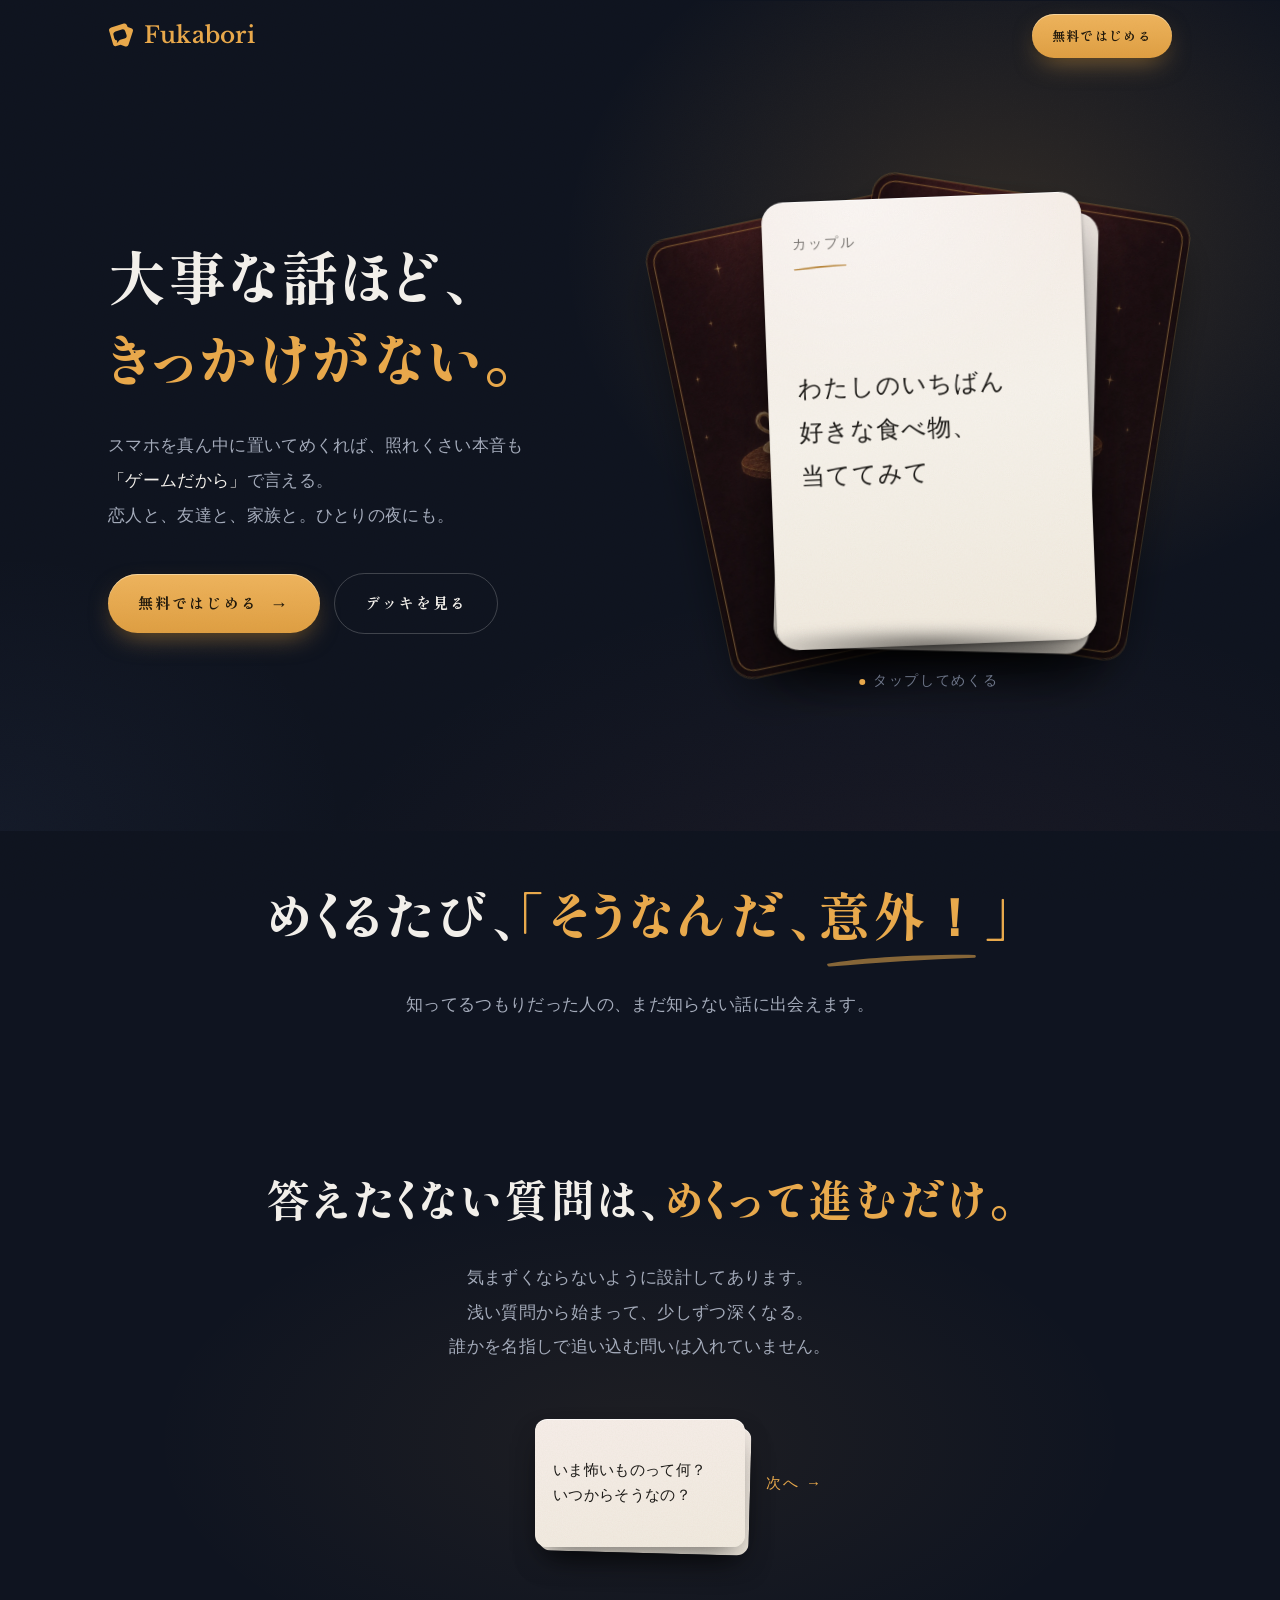
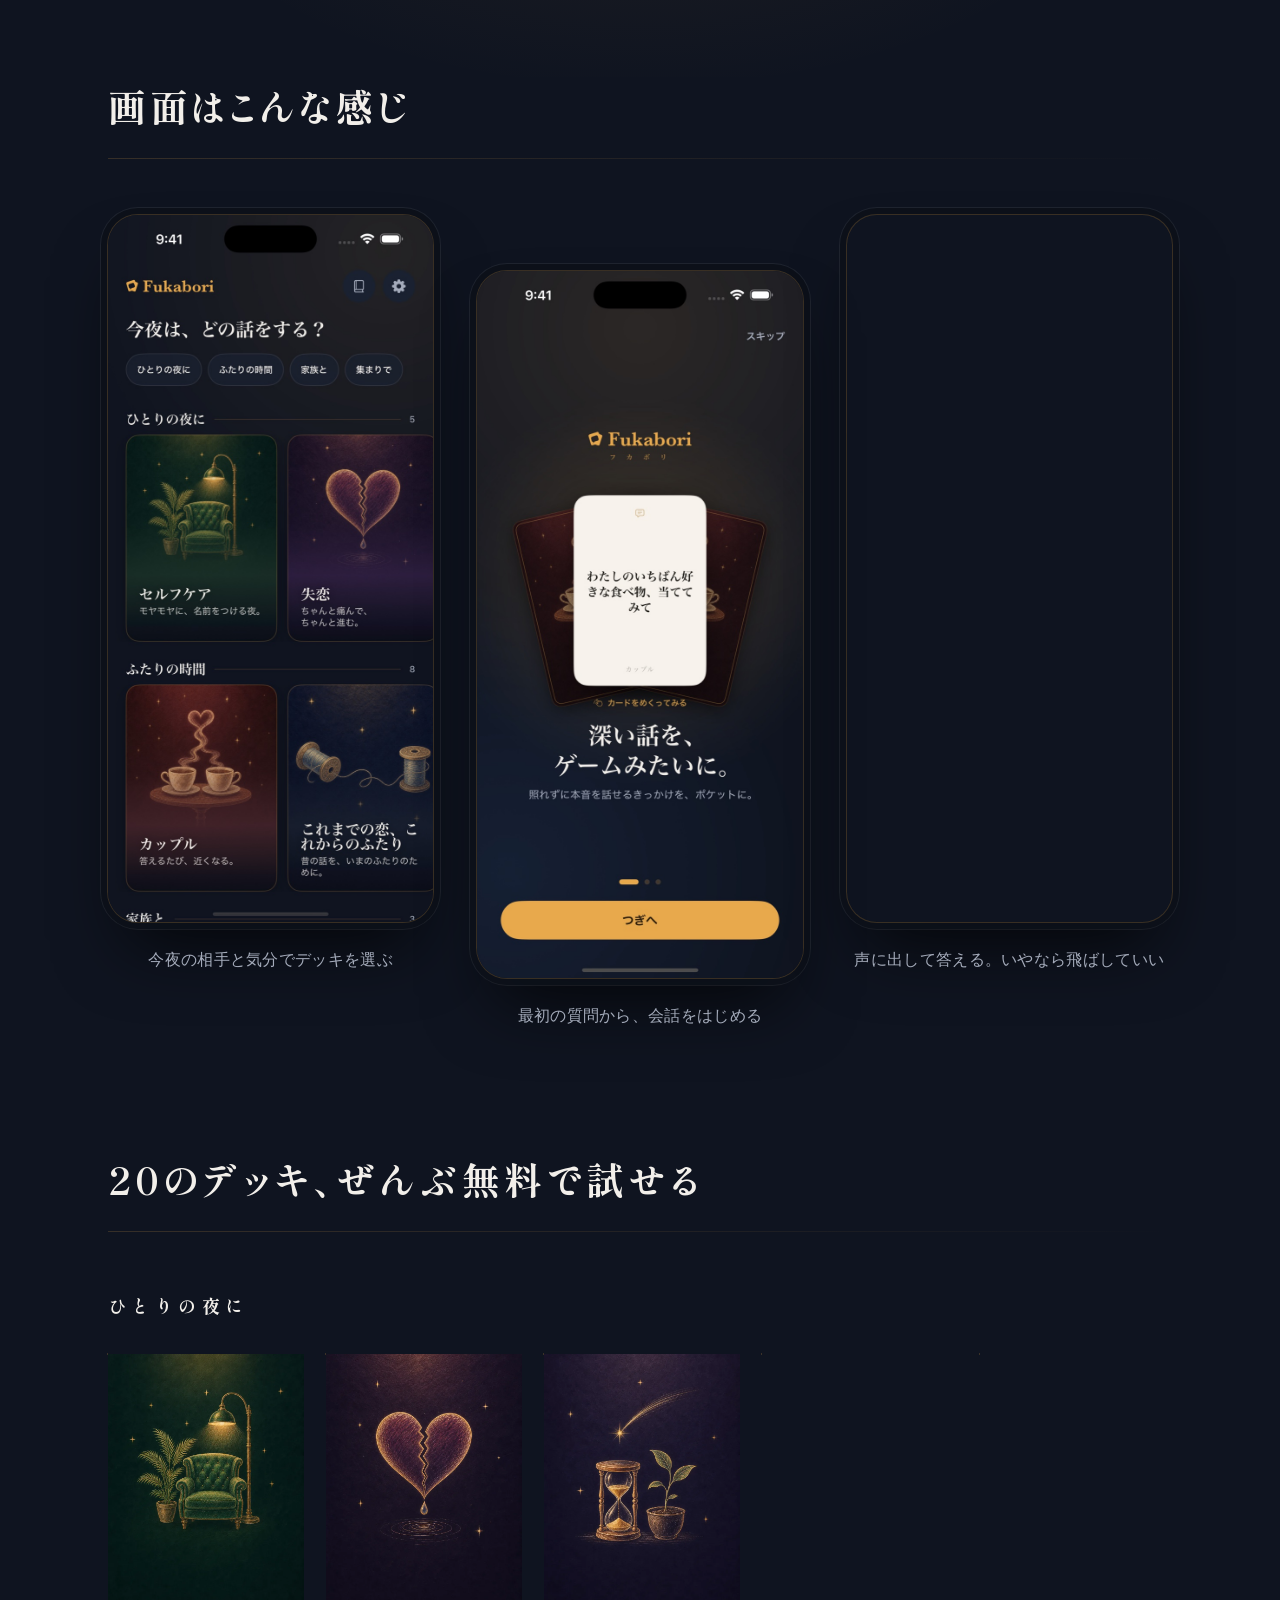
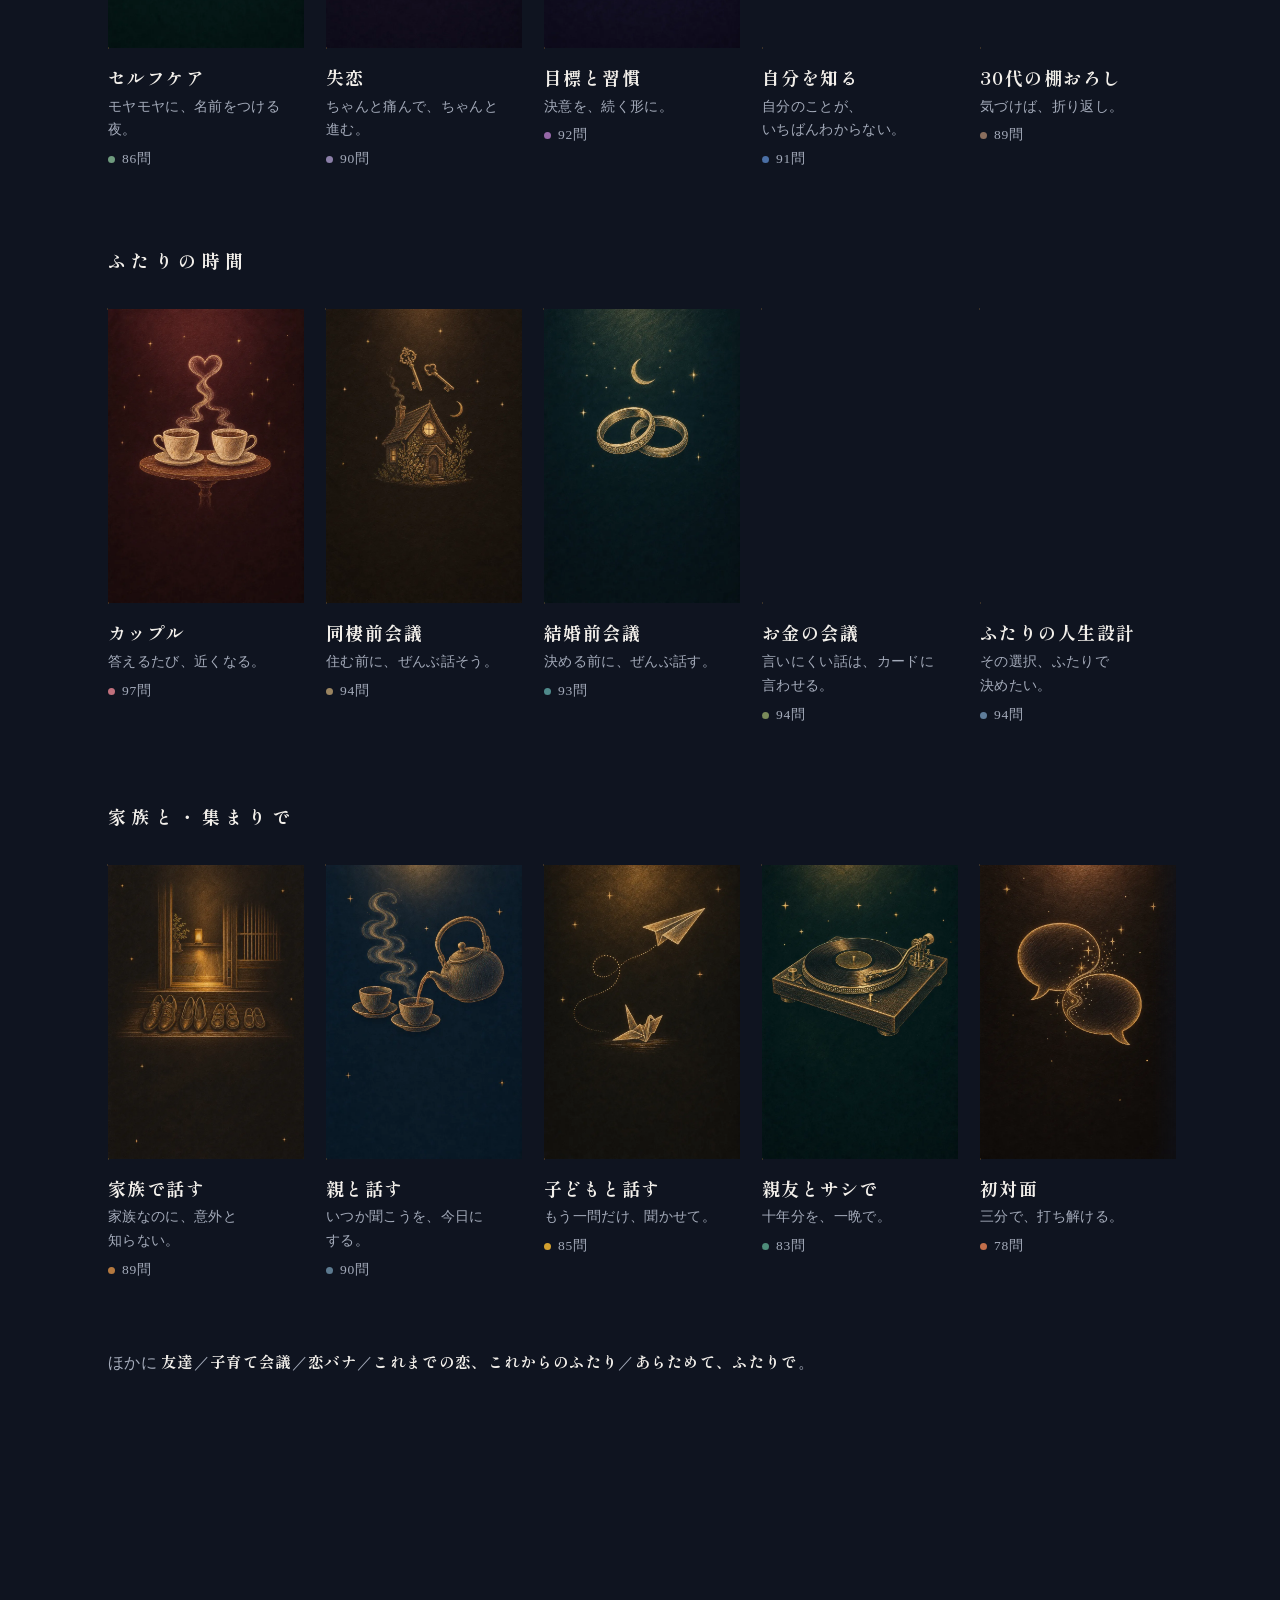
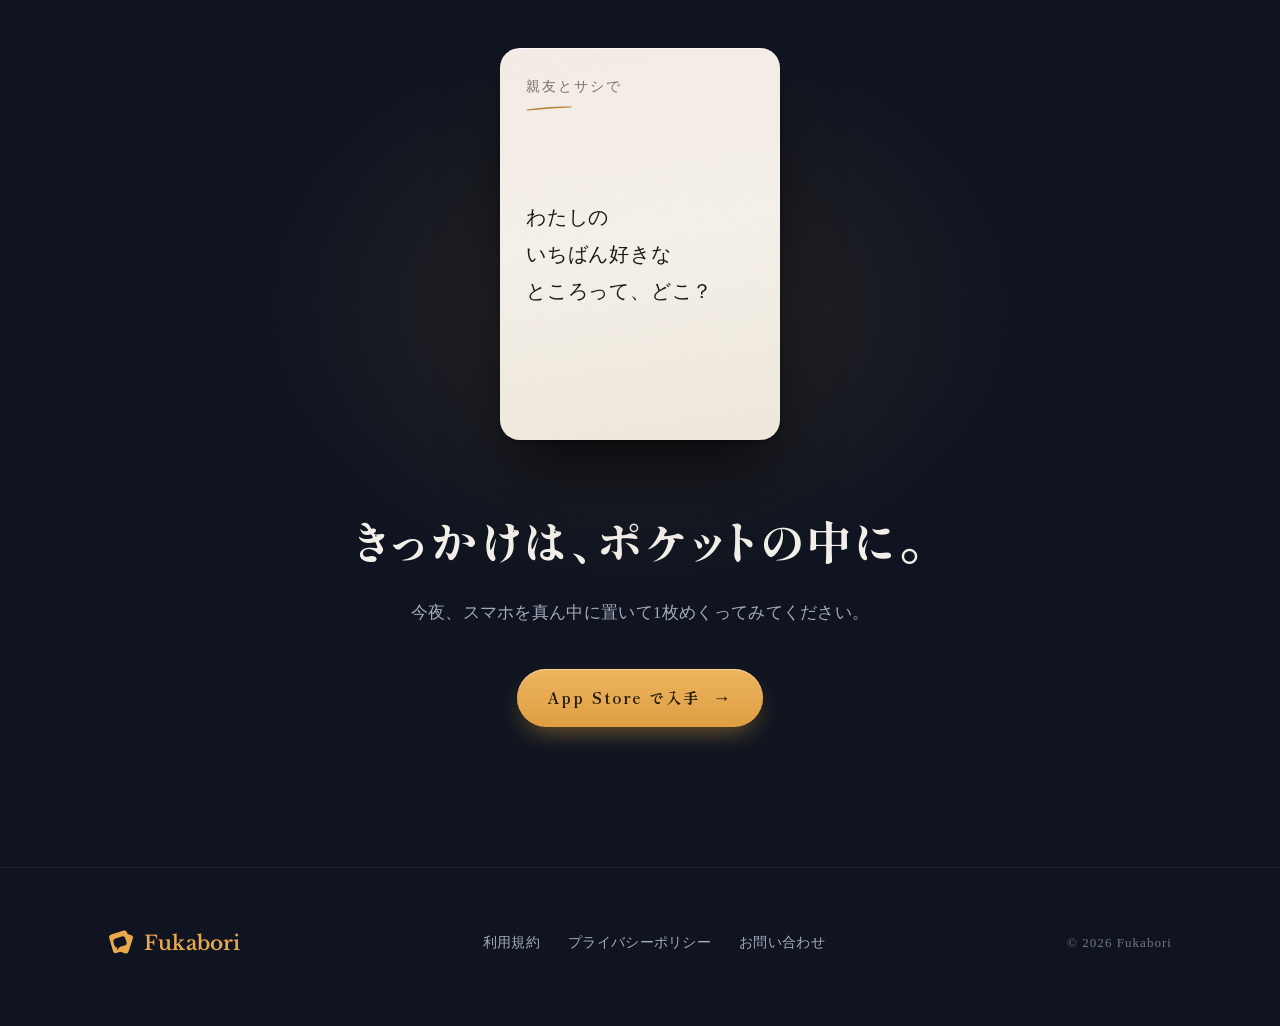
==== commit e534e288: "Add OGP image, SEO metadata, and disclose landing page measurement Sync from hiranuma-shuya/fukabori" ====
--- a/index.html
+++ b/index.html
@@ -3,16 +3,62 @@
 <head>
 <meta charset="utf-8">
 <meta name="viewport" content="width=device-width, initial-scale=1, viewport-fit=cover">
-<title>Fukabori（フカボリ）— 深い話を、ゲームみたいに。</title>
-<meta name="description" content="質問カードを引いて答え合うだけ。カップル・友達・自分と、照れずに本音を話せるきっかけをポケットに。iOS向け会話デッキアプリ。">
+<title>Fukabori（フカボリ）｜大事な話のきっかけをつくる質問カードアプリ</title>
+<meta name="description" content="スマホを真ん中に置いて、質問カードを1枚めくるだけ。恋人・友達・家族と、照れずに本音を話せる会話カードアプリ。全20デッキ・1776問、どのデッキも冒頭15問は無料。iPhone向け。">
+<link rel="canonical" href="https://hiranuma-shuya.github.io/fukabori-site/">
 <meta name="theme-color" content="#0F1420">
 <meta name="color-scheme" content="dark">
+
+<!-- SNS で共有されたときの見え方。画像は design/og/og-card.html から書き出したもの -->
 <meta property="og:type" content="website">
 <meta property="og:site_name" content="Fukabori">
-<meta property="og:title" content="Fukabori（フカボリ）— 大事な話ほど、きっかけがない。">
-<meta property="og:description" content="スマホを真ん中に置いて、質問カードを1枚めくるだけ。照れくさい本音も「ゲームだから」で言える、会話のためのカードアプリ。">
+<meta property="og:locale" content="ja_JP">
 <meta property="og:url" content="https://hiranuma-shuya.github.io/fukabori-site/">
-<meta name="twitter:card" content="summary">
+<meta property="og:title" content="Fukabori（フカボリ）｜大事な話ほど、きっかけがない。">
+<meta property="og:description" content="スマホを真ん中に置いて、質問カードを1枚めくるだけ。照れくさい本音も「ゲームだから」で言える、会話のための質問カードアプリ。">
+<meta property="og:image" content="https://hiranuma-shuya.github.io/fukabori-site/img/brand/og.jpg">
+<meta property="og:image:width" content="1200">
+<meta property="og:image:height" content="630">
+<meta property="og:image:alt" content="「大事な話ほど、きっかけがない。」の文字と、Fukabori の質問カード">
+<meta name="twitter:card" content="summary_large_image">
+<meta name="twitter:title" content="Fukabori（フカボリ）｜大事な話ほど、きっかけがない。">
+<meta name="twitter:description" content="スマホを真ん中に置いて、質問カードを1枚めくるだけ。照れくさい本音も「ゲームだから」で言える、会話のための質問カードアプリ。">
+<meta name="twitter:image" content="https://hiranuma-shuya.github.io/fukabori-site/img/brand/og.jpg">
+
+<!-- 検索結果でアプリとして扱われるための構造化データ。評価やレビュー数は載せない（実数と連動させられないため） -->
+<script type="application/ld+json">
+{
+  "@context": "https://schema.org",
+  "@graph": [
+    {
+      "@type": "WebSite",
+      "@id": "https://hiranuma-shuya.github.io/fukabori-site/#website",
+      "url": "https://hiranuma-shuya.github.io/fukabori-site/",
+      "name": "Fukabori",
+      "alternateName": "フカボリ",
+      "inLanguage": "ja"
+    },
+    {
+      "@type": "MobileApplication",
+      "@id": "https://hiranuma-shuya.github.io/fukabori-site/#app",
+      "name": "Fukabori",
+      "alternateName": "フカボリ",
+      "description": "スマホを真ん中に置いて、質問カードを1枚めくるだけ。恋人・友達・家族と、照れずに本音を話せる会話カードアプリ。全20デッキ・1776問。",
+      "operatingSystem": "iOS",
+      "applicationCategory": "LifestyleApplication",
+      "inLanguage": "ja",
+      "url": "https://hiranuma-shuya.github.io/fukabori-site/",
+      "downloadUrl": "https://apps.apple.com/jp/app/id6794950952",
+      "image": "https://hiranuma-shuya.github.io/fukabori-site/img/brand/app-icon.png",
+      "screenshot": [
+        "https://hiranuma-shuya.github.io/fukabori-site/img/app/screen_home.jpg",
+        "https://hiranuma-shuya.github.io/fukabori-site/img/app/screen_card.jpg"
+      ],
+      "offers": { "@type": "Offer", "price": "0", "priceCurrency": "JPY" }
+    }
+  ]
+}
+</script>
 
 <link rel="preconnect" href="https://fonts.googleapis.com">
 <link rel="preconnect" href="https://fonts.gstatic.com" crossorigin>
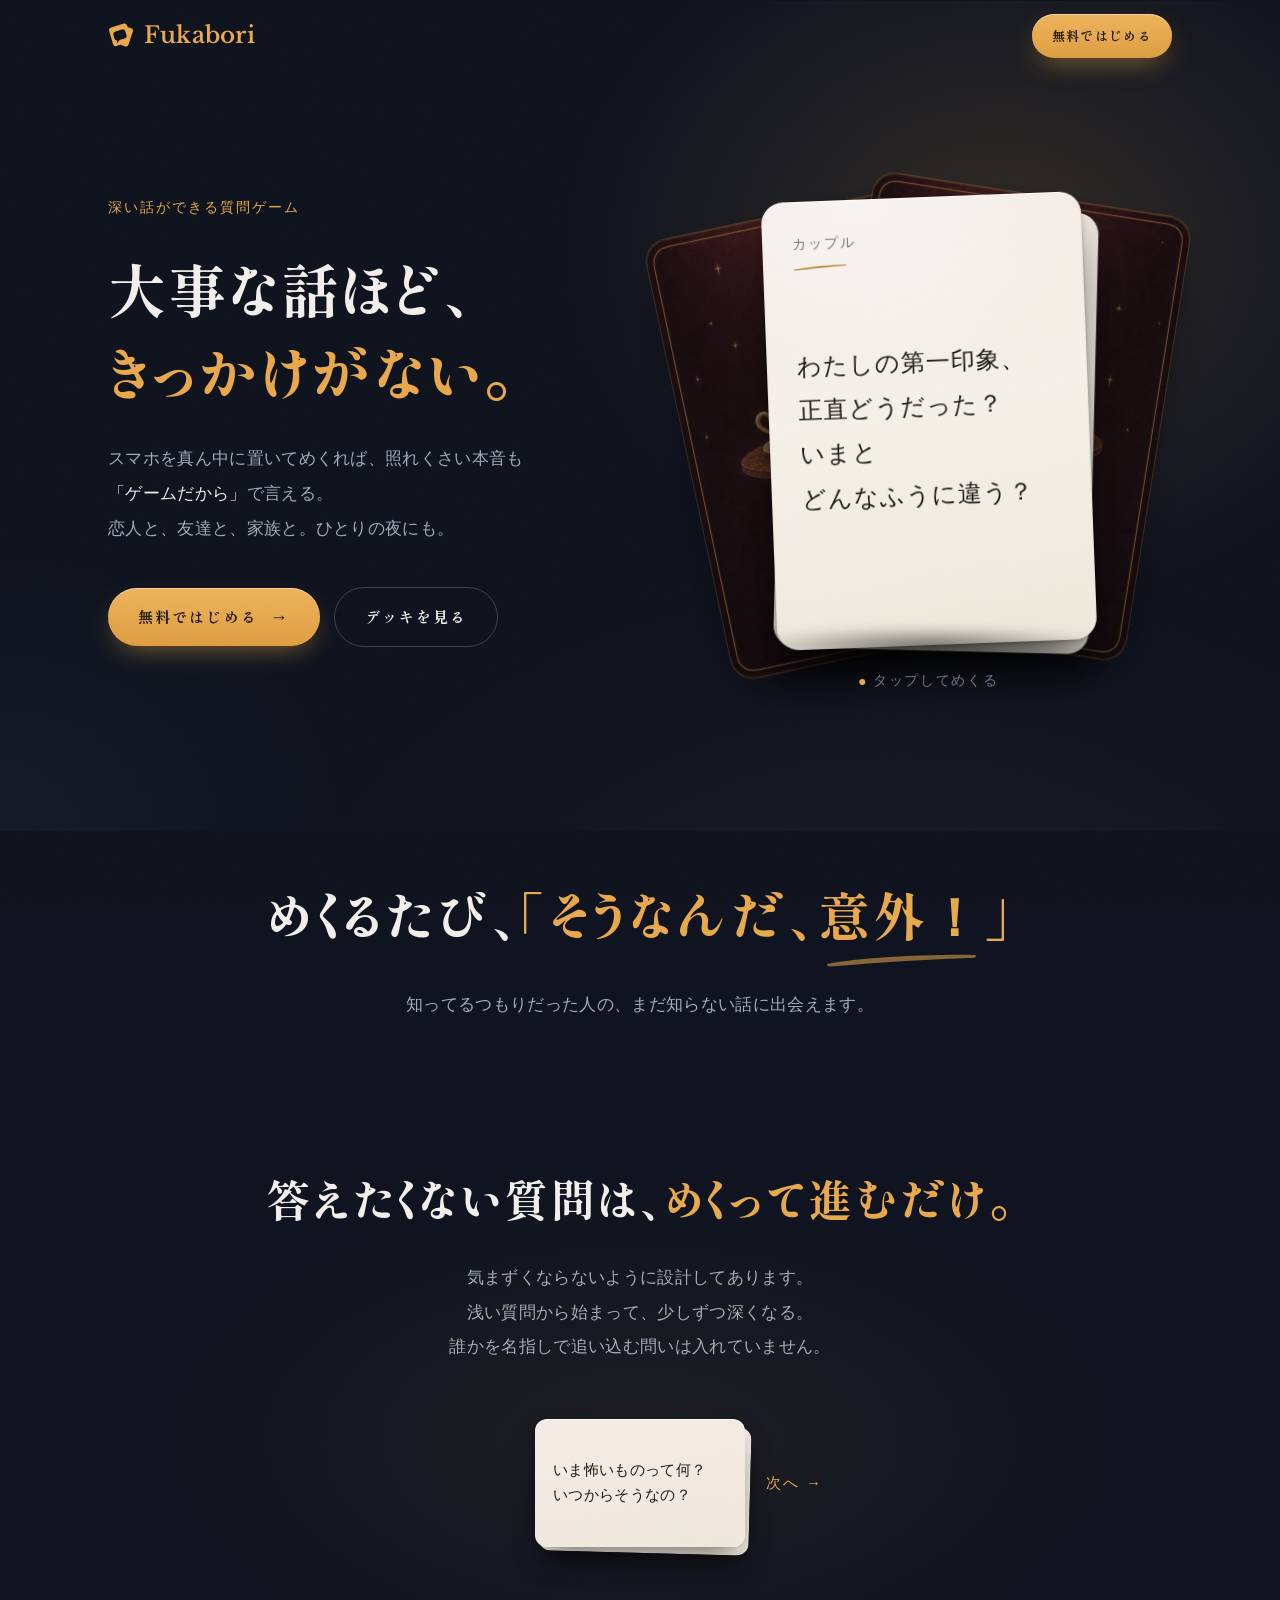
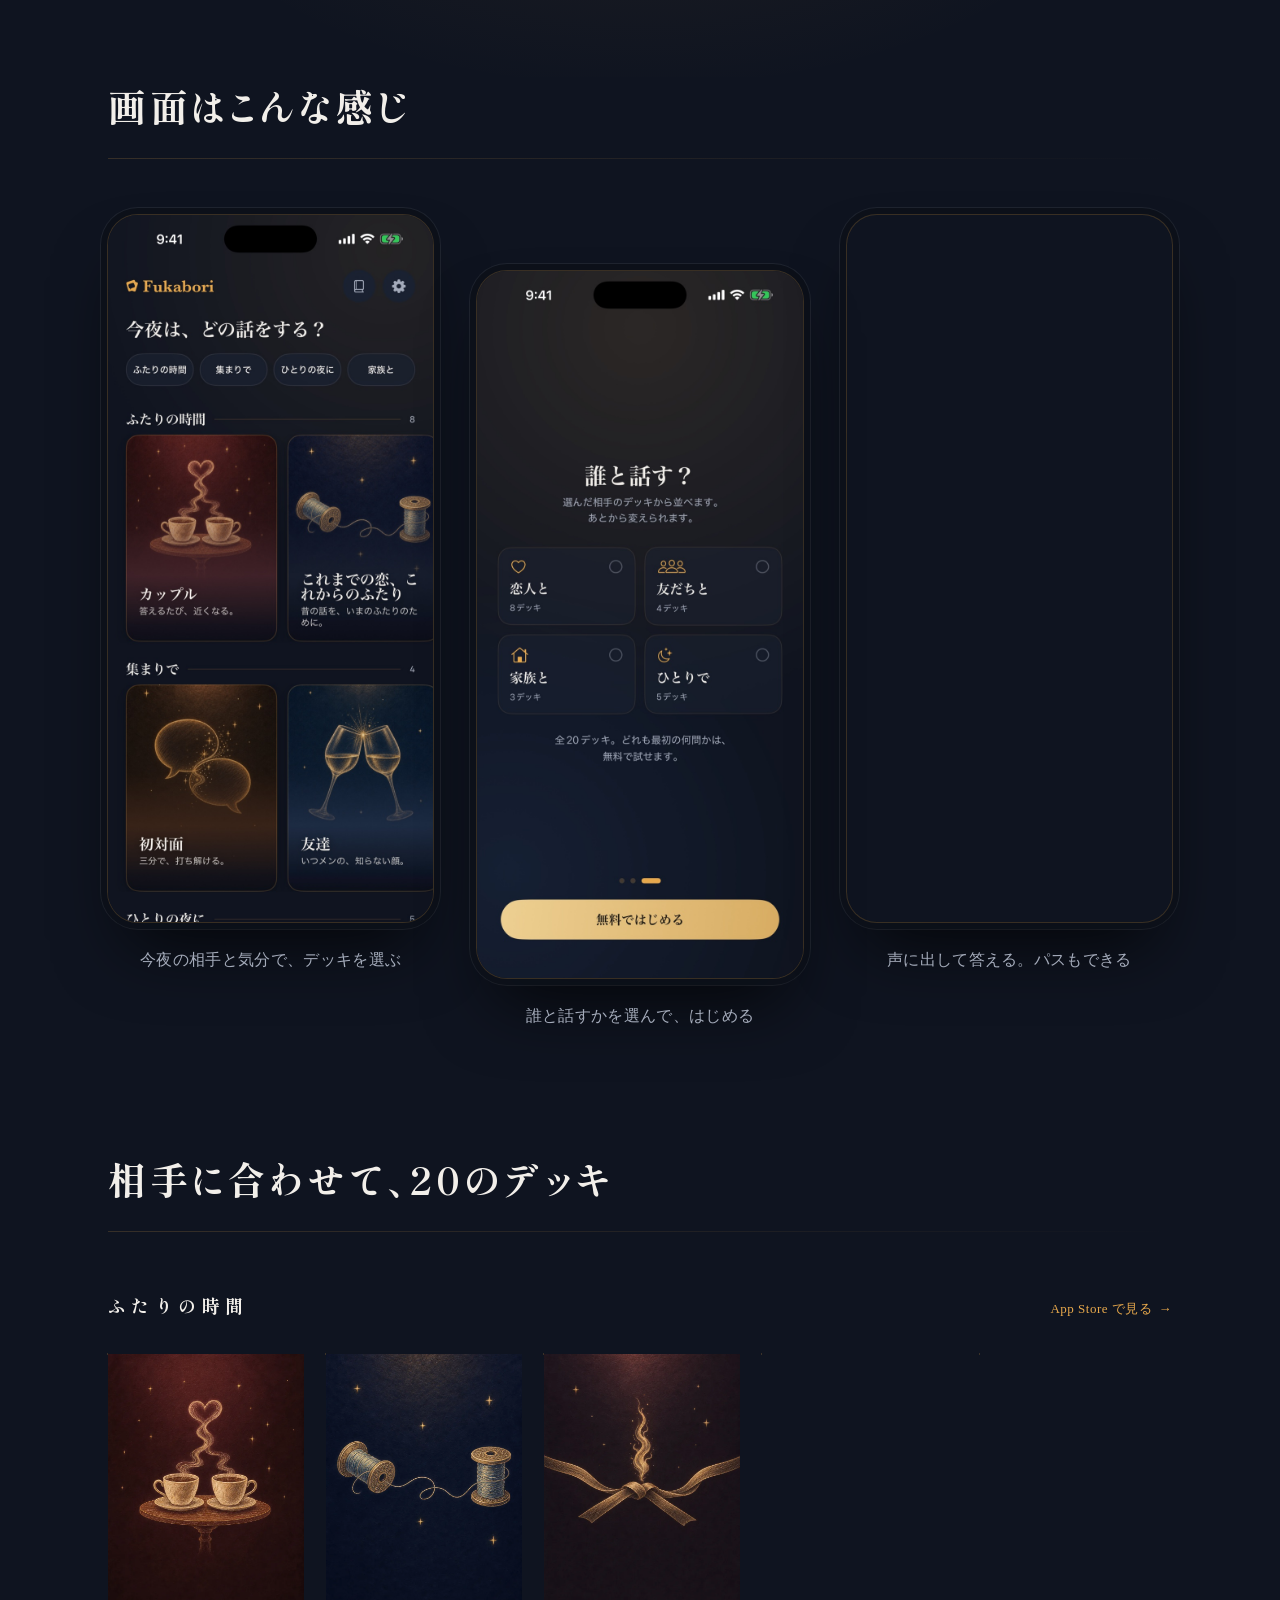
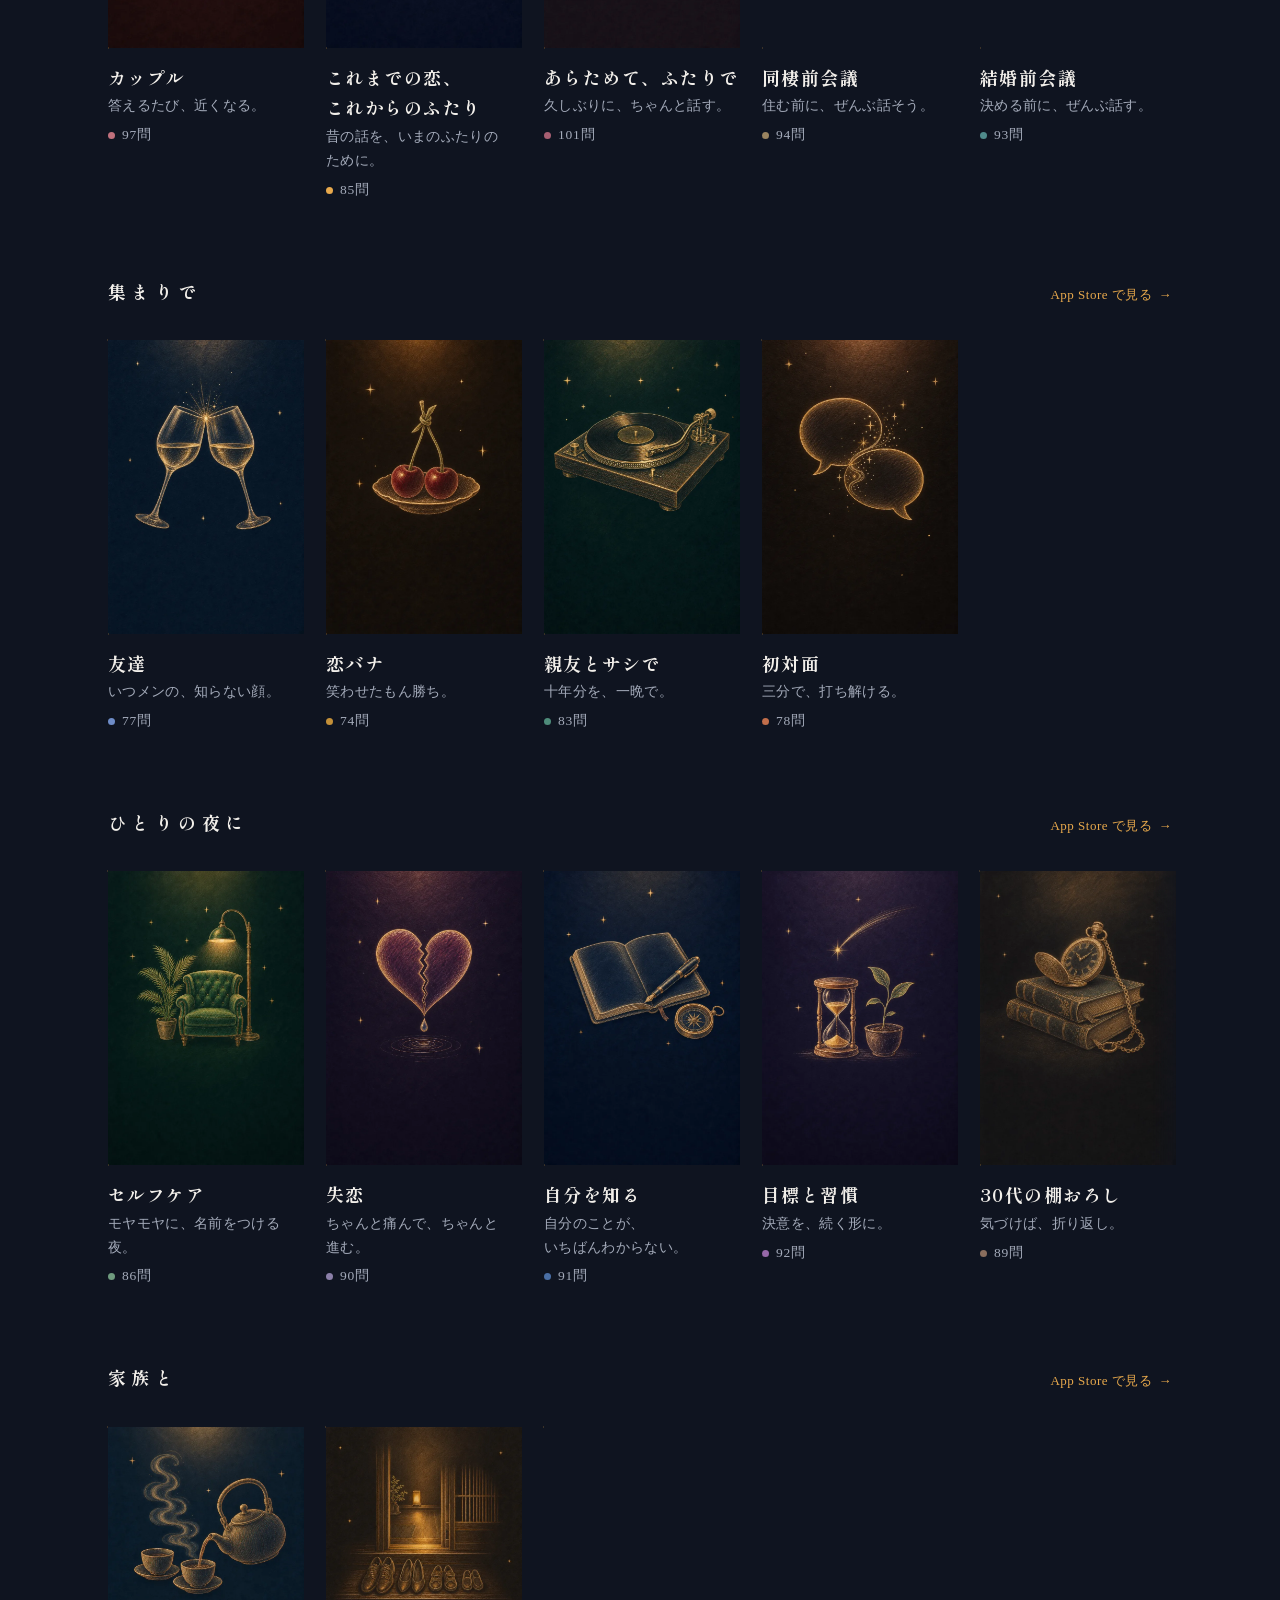
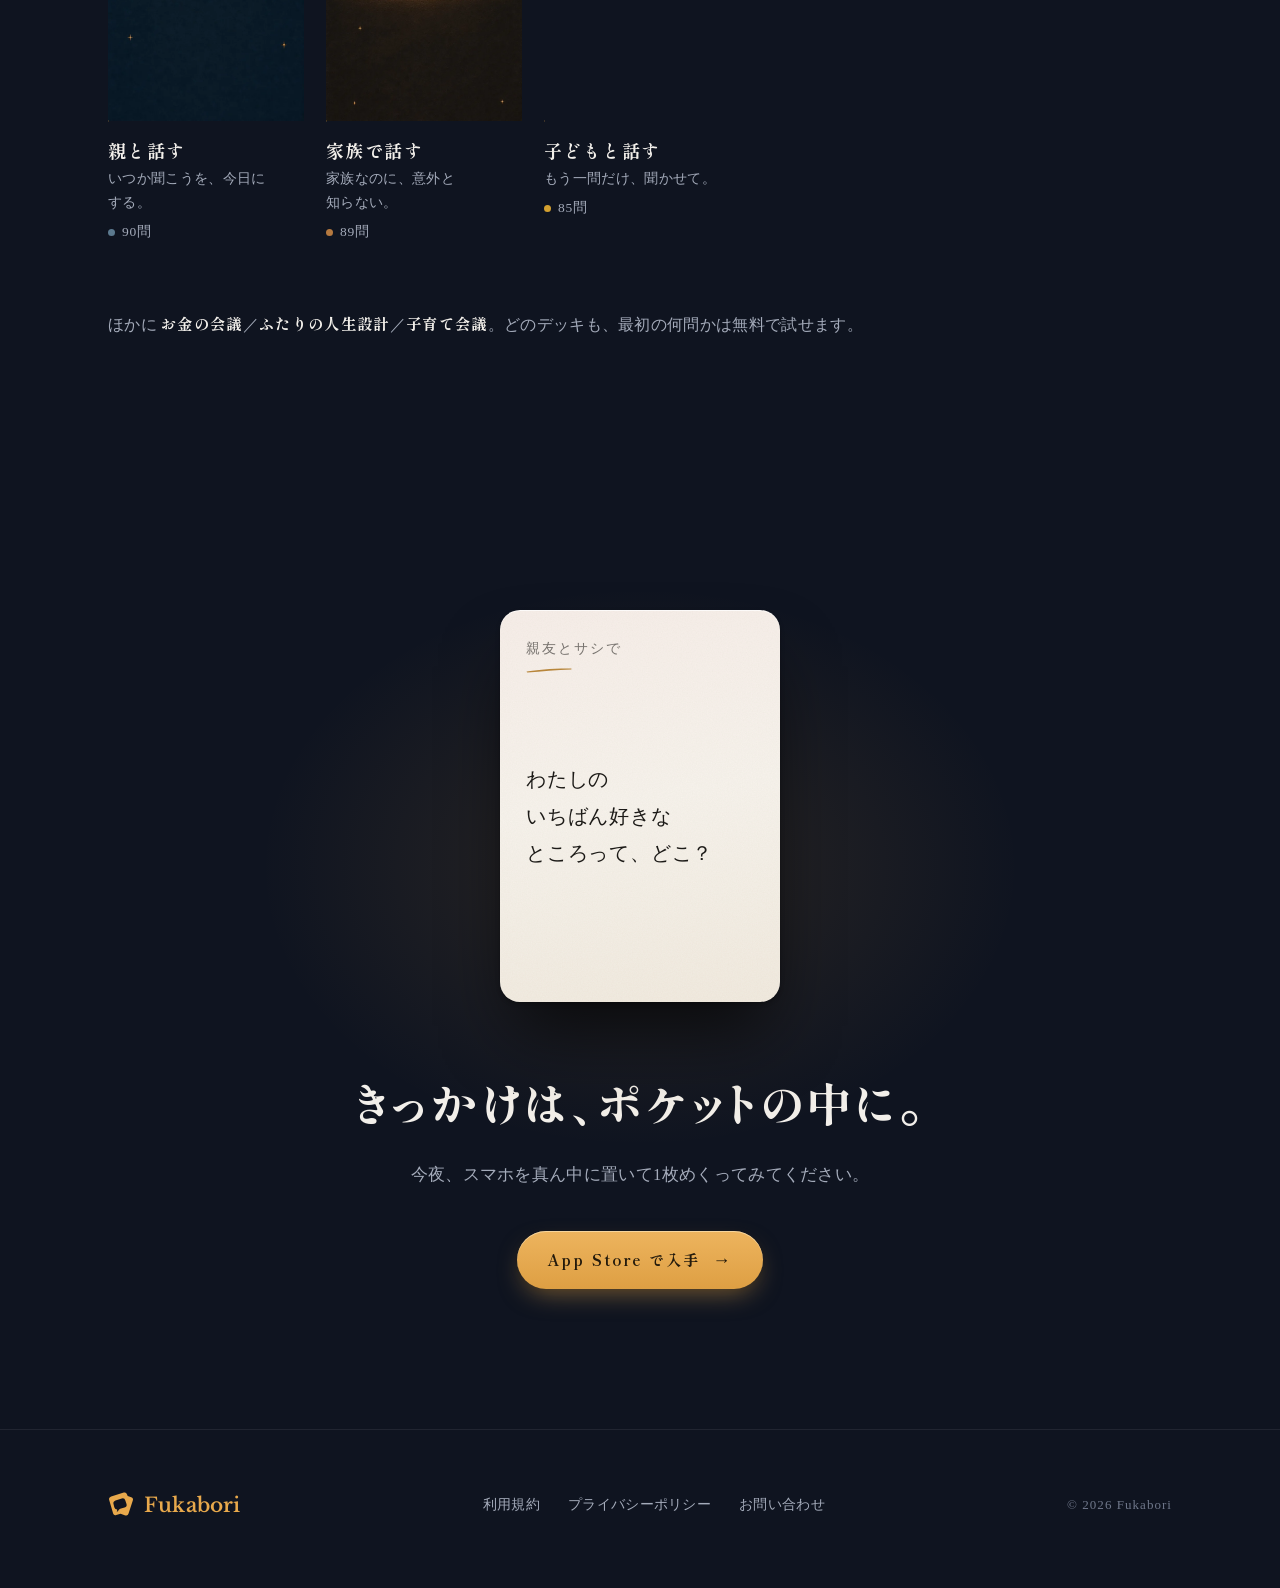
==== commit 26236fc0: "Align the landing page with the 1.5.5 app and store listing - Title and description use the new stor" ====
--- a/index.html
+++ b/index.html
@@ -3,8 +3,8 @@
 <head>
 <meta charset="utf-8">
 <meta name="viewport" content="width=device-width, initial-scale=1, viewport-fit=cover">
-<title>Fukabori（フカボリ）｜大事な話のきっかけをつくる質問カードアプリ</title>
-<meta name="description" content="スマホを真ん中に置いて、質問カードを1枚めくるだけ。恋人・友達・家族と、照れずに本音を話せる会話カードアプリ。全20デッキ・1776問、どのデッキも冒頭15問は無料。iPhone向け。">
+<title>Fukabori（フカボリ）｜深い話ができる質問ゲーム</title>
+<meta name="description" content="深い話を、ゲームみたいに。スマホを真ん中に置いて、質問カードを1枚めくるだけ。恋人・友達・家族と、照れずに本音を話せる質問ゲーム。全20デッキ・1776問。">
 <link rel="canonical" href="https://hiranuma-shuya.github.io/fukabori-site/">
 <meta name="theme-color" content="#0F1420">
 <meta name="color-scheme" content="dark">
@@ -178,6 +178,7 @@
     font-feature-settings: "palt" 1;
   }
   h1 .gold { color: var(--amber); }
+  .kicker { color: var(--amber); font-size: 14px; letter-spacing: .14em; margin: 0 0 18px; }
   h1 .line { display: block; white-space: nowrap; }
   .lead { color: var(--text2); margin-top: 30px; font-size: 17px; line-height: 2.05; max-width: 30em; }
   .lead em { font-style: normal; color: var(--text); }
@@ -355,6 +356,10 @@
   figure.deck-cover figcaption span { display: flex; align-items: center; gap: 7px; margin-top: 6px; color: var(--text2); font-size: 13.5px; letter-spacing: .06em; }
   /* アプリのデッキの色（DeckStyle.accent）を、問数の前の小さな印で */
   figure.deck-cover figcaption span::before { content: ""; width: 7px; height: 7px; border-radius: 50%; background: var(--accent, var(--amber)); }
+  .shelf-head { display: flex; align-items: baseline; justify-content: space-between; gap: 16px; }
+  .shelf-link { color: var(--amber); font-size: 13px; letter-spacing: .04em; white-space: nowrap; }
+  .shelf-link span { margin-left: 6px; }
+  .shelf-link:hover { text-decoration: underline; text-underline-offset: 4px; }
   .more-decks { margin-top: 48px; color: var(--text2); font-size: 15.5px; line-height: 2; }
   .more-decks b { color: var(--text); font-weight: 700; }
 
@@ -490,6 +495,7 @@
     <div>
       <!-- 1段目は痛み。「話せない」ではなく「きっかけがない」と構造を名指しする。
            機能の説明（会話カードアプリ）はリードに下げる -->
+      <p class="kicker reveal">深い話ができる質問ゲーム</p>
       <h1 class="reveal" style="--d:.08s"><span class="line">大事な話ほど、</span><span class="line gold">きっかけがない。</span></h1>
       <p class="lead reveal" style="--d:.16s">
         <span class="w">スマホを真ん中に置いてめくれば、</span><span class="w">照れくさい本音も</span><span class="w"><em>「ゲームだから」</em>で言える。</span><br>
@@ -509,11 +515,11 @@
         <div class="back-art b2" aria-hidden="true"><img src="img/cards/couple_back.webp" width="966" height="1344" alt=""></div>
         <div class="pcard is-next" aria-hidden="true">
           <span class="deck-name">カップル</span><svg class="stroke" aria-hidden="true"><use href="#stroke"/></svg>
-          <p class="q">わたしの<wbr>機嫌が<wbr>いいときの<wbr>サイン、<wbr>当ててみて</p>
+          <p class="q">最後に<wbr>泣いたのって<wbr>いつ？<wbr>そのこと、<wbr>わたしは<wbr>知ってた？</p>
         </div>
         <div class="pcard is-front">
           <span class="deck-name">カップル</span><svg class="stroke" aria-hidden="true"><use href="#stroke"/></svg>
-          <p class="q">わたしの<wbr>いちばん<wbr>好きな<wbr>食べ物、<wbr>当ててみて</p>
+          <p class="q">わたしの第一印象、<wbr>正直<wbr>どうだった？<wbr>いまと<wbr>どんなふうに<wbr>違う？</p>
         </div>
       </div>
       <div class="deck-meta">
@@ -556,9 +562,9 @@
       <span class="rule"></span>
     </div>
     <div class="screens">
-      <figure class="reveal"><img src="./img/app/screen_home.jpg" alt="デッキを選ぶ画面" width="800" height="1738" loading="lazy" decoding="async"><figcaption>今夜の相手と気分でデッキを選ぶ</figcaption></figure>
-      <figure class="reveal" style="--d:.1s"><img src="./img/app/screen_intro.jpg" alt="実際の質問が読める導入画面" width="800" height="1738" loading="lazy" decoding="async"><figcaption>最初の質問から、会話をはじめる</figcaption></figure>
-      <figure class="reveal" style="--d:.2s"><img src="./img/app/screen_card.jpg" alt="質問カード" width="800" height="1738" loading="lazy" decoding="async"><figcaption>声に出して答える。いやなら飛ばしていい</figcaption></figure>
+      <figure class="reveal"><img src="./img/app/screen_home.jpg" alt="デッキを選ぶ画面" width="800" height="1738" loading="lazy" decoding="async"><figcaption>今夜の相手と気分で、デッキを選ぶ</figcaption></figure>
+      <figure class="reveal" style="--d:.1s"><img src="./img/app/screen_intro.jpg" alt="誰と話すかを選ぶ最初の画面" width="800" height="1738" loading="lazy" decoding="async"><figcaption>誰と話すかを選んで、はじめる</figcaption></figure>
+      <figure class="reveal" style="--d:.2s"><img src="./img/app/screen_card.jpg" alt="質問カード" width="800" height="1738" loading="lazy" decoding="async"><figcaption>声に出して答える。パスもできる</figcaption></figure>
     </div>
   </div>
 </section>
@@ -566,7 +572,7 @@
 <section id="decks" style="padding-top: 0;">
   <div class="wrap">
     <div class="head section-heading reveal">
-      <h2><span class="w">20のデッキ、</span><span class="w">ぜんぶ無料で試せる</span></h2>
+      <h2><span class="w">相手に合わせて、</span><span class="w">20のデッキ</span></h2>
       <span class="rule"></span>
     </div>
 
@@ -574,41 +580,49 @@
          --accent はアプリの DeckStyle.accent と同じ色 -->
     <div class="shelf">
       <div class="shelf-row reveal">
-        <span class="shelf-label">ひとりの夜に</span>
+        <div class="shelf-head"><span class="shelf-label">ふたりの時間</span><a class="shelf-link" data-store-cta="shelf_couple" href="https://apps.apple.com/jp/app/id6794950952?ppid=4c39d165-6158-49cd-8a02-efd05b505383">App Store で見る<span aria-hidden="true">→</span></a></div>
         <div class="deck-strip">
-          <figure class="deck-cover" style="--accent:#6F9B7E"><span class="art"><img src="./img/deck/self_v1.webp" alt="セルフケア" width="480" height="720" loading="lazy" decoding="async"></span><figcaption><b>セルフケア</b>モヤモヤに、名前をつける夜。<span>86問</span></figcaption></figure>
-          <figure class="deck-cover" style="--accent:#8B7FA8"><span class="art"><img src="./img/deck/breakup_v1.webp" alt="失恋" width="480" height="720" loading="lazy" decoding="async"></span><figcaption><b>失恋</b>ちゃんと痛んで、ちゃんと進む。<span>90問</span></figcaption></figure>
-          <figure class="deck-cover" style="--accent:#9668A8"><span class="art"><img src="./img/deck/goals_v1.webp" alt="目標と習慣" width="480" height="720" loading="lazy" decoding="async"></span><figcaption><b>目標と習慣</b>決意を、続く形に。<span>92問</span></figcaption></figure>
-          <figure class="deck-cover" style="--accent:#4A6FA5"><span class="art"><img src="./img/deck/shukatsu_v1.webp" alt="自分を知る" width="480" height="720" loading="lazy" decoding="async"></span><figcaption><b>自分を知る</b>自分のことが、いちばんわからない。<span>91問</span></figcaption></figure>
-          <figure class="deck-cover" style="--accent:#8A6E5D"><span class="art"><img src="./img/deck/thirties_v1.webp" alt="30代の棚おろし" width="480" height="720" loading="lazy" decoding="async"></span><figcaption><b>30代の棚おろし</b>気づけば、折り返し。<span>89問</span></figcaption></figure>
+          <figure class="deck-cover" style="--accent:#C0707C"><span class="art"><img src="./img/deck/couple_v1.webp" alt="カップル" width="480" height="720" loading="lazy" decoding="async"></span><figcaption><b>カップル</b>答えるたび、近くなる。<span>97問</span></figcaption></figure>
+          <figure class="deck-cover" style="--accent:#E8A94C"><span class="art"><img src="./img/deck/pastlove_v1.webp" alt="これまでの恋、これからのふたり" width="480" height="720" loading="lazy" decoding="async"></span><figcaption><b>これまでの恋、これからのふたり</b>昔の話を、いまのふたりのために。<span>85問</span></figcaption></figure>
+          <figure class="deck-cover" style="--accent:#A75F72"><span class="art"><img src="./img/deck/rekindle_v1.webp" alt="あらためて、ふたりで" width="480" height="720" loading="lazy" decoding="async"></span><figcaption><b>あらためて、ふたりで</b>久しぶりに、ちゃんと話す。<span>101問</span></figcaption></figure>
+          <figure class="deck-cover" style="--accent:#9A8460"><span class="art"><img src="./img/deck/before_living_v1.webp" alt="同棲前会議" width="480" height="720" loading="lazy" decoding="async"></span><figcaption><b>同棲前会議</b>住む前に、ぜんぶ話そう。<span>94問</span></figcaption></figure>
+          <figure class="deck-cover" style="--accent:#4F8A8B"><span class="art"><img src="./img/deck/marriage_v1.webp" alt="結婚前会議" width="480" height="720" loading="lazy" decoding="async"></span><figcaption><b>結婚前会議</b>決める前に、ぜんぶ話す。<span>93問</span></figcaption></figure>
         </div>
       </div>
 
       <div class="shelf-row reveal">
-        <span class="shelf-label">ふたりの時間</span>
+        <div class="shelf-head"><span class="shelf-label">集まりで</span><a class="shelf-link" data-store-cta="shelf_friends" href="https://apps.apple.com/jp/app/id6794950952?ppid=dacbdf2b-6a52-4402-b2d7-bc678d15aaff">App Store で見る<span aria-hidden="true">→</span></a></div>
         <div class="deck-strip">
-          <figure class="deck-cover" style="--accent:#C0707C"><span class="art"><img src="./img/deck/couple_v1.webp" alt="カップル" width="480" height="720" loading="lazy" decoding="async"></span><figcaption><b>カップル</b>答えるたび、近くなる。<span>97問</span></figcaption></figure>
-          <figure class="deck-cover" style="--accent:#9A8460"><span class="art"><img src="./img/deck/before_living_v1.webp" alt="同棲前会議" width="480" height="720" loading="lazy" decoding="async"></span><figcaption><b>同棲前会議</b>住む前に、ぜんぶ話そう。<span>94問</span></figcaption></figure>
-          <figure class="deck-cover" style="--accent:#4F8A8B"><span class="art"><img src="./img/deck/marriage_v1.webp" alt="結婚前会議" width="480" height="720" loading="lazy" decoding="async"></span><figcaption><b>結婚前会議</b>決める前に、ぜんぶ話す。<span>93問</span></figcaption></figure>
-          <figure class="deck-cover" style="--accent:#7A8B5A"><span class="art"><img src="./img/deck/money_v1.webp" alt="お金の会議" width="480" height="720" loading="lazy" decoding="async"></span><figcaption><b>お金の会議</b>言いにくい話は、カードに言わせる。<span>94問</span></figcaption></figure>
-          <figure class="deck-cover" style="--accent:#5F7D9A"><span class="art"><img src="./img/deck/lifeplan_v1.webp" alt="ふたりの人生設計" width="480" height="720" loading="lazy" decoding="async"></span><figcaption><b>ふたりの人生設計</b>その選択、ふたりで決めたい。<span>94問</span></figcaption></figure>
-        </div>
-      </div>
-
-      <div class="shelf-row reveal">
-        <span class="shelf-label">家族と・集まりで</span>
-        <div class="deck-strip">
-          <figure class="deck-cover" style="--accent:#B5793F"><span class="art"><img src="./img/deck/kazoku_v1.webp" alt="家族で話す" width="480" height="720" loading="lazy" decoding="async"></span><figcaption><b>家族で話す</b>家族なのに、意外と知らない。<span>89問</span></figcaption></figure>
-          <figure class="deck-cover" style="--accent:#5C7A8F"><span class="art"><img src="./img/deck/parents_v1.webp" alt="親と話す" width="480" height="720" loading="lazy" decoding="async"></span><figcaption><b>親と話す</b>いつか聞こうを、今日にする。<span>90問</span></figcaption></figure>
-          <figure class="deck-cover" style="--accent:#D3A02F"><span class="art"><img src="./img/deck/kids_v1.webp" alt="子どもと話す" width="480" height="720" loading="lazy" decoding="async"></span><figcaption><b>子どもと話す</b>もう一問だけ、聞かせて。<span>85問</span></figcaption></figure>
+          <figure class="deck-cover" style="--accent:#6E8CC7"><span class="art"><img src="./img/deck/friends_v1.webp" alt="友達" width="480" height="720" loading="lazy" decoding="async"></span><figcaption><b>友達</b>いつメンの、知らない顔。<span>77問</span></figcaption></figure>
+          <figure class="deck-cover" style="--accent:#C49038"><span class="art"><img src="./img/deck/shimoneta_v1.webp" alt="恋バナ" width="480" height="720" loading="lazy" decoding="async"></span><figcaption><b>恋バナ</b>笑わせたもん勝ち。<span>74問</span></figcaption></figure>
           <figure class="deck-cover" style="--accent:#4E8C7A"><span class="art"><img src="./img/deck/bestfriend_v1.webp" alt="親友とサシで" width="480" height="720" loading="lazy" decoding="async"></span><figcaption><b>親友とサシで</b>十年分を、一晩で。<span>83問</span></figcaption></figure>
           <figure class="deck-cover" style="--accent:#C26E4A"><span class="art"><img src="./img/deck/icebreak_v1.webp" alt="初対面" width="480" height="720" loading="lazy" decoding="async"></span><figcaption><b>初対面</b>三分で、打ち解ける。<span>78問</span></figcaption></figure>
         </div>
       </div>
+
+      <div class="shelf-row reveal">
+        <div class="shelf-head"><span class="shelf-label">ひとりの夜に</span><a class="shelf-link" data-store-cta="shelf_solo" href="https://apps.apple.com/jp/app/id6794950952?ppid=9de7a005-0032-4d69-b463-dcc5673d8ff3">App Store で見る<span aria-hidden="true">→</span></a></div>
+        <div class="deck-strip">
+          <figure class="deck-cover" style="--accent:#6F9B7E"><span class="art"><img src="./img/deck/self_v1.webp" alt="セルフケア" width="480" height="720" loading="lazy" decoding="async"></span><figcaption><b>セルフケア</b>モヤモヤに、名前をつける夜。<span>86問</span></figcaption></figure>
+          <figure class="deck-cover" style="--accent:#8B7FA8"><span class="art"><img src="./img/deck/breakup_v1.webp" alt="失恋" width="480" height="720" loading="lazy" decoding="async"></span><figcaption><b>失恋</b>ちゃんと痛んで、ちゃんと進む。<span>90問</span></figcaption></figure>
+          <figure class="deck-cover" style="--accent:#4A6FA5"><span class="art"><img src="./img/deck/shukatsu_v1.webp" alt="自分を知る" width="480" height="720" loading="lazy" decoding="async"></span><figcaption><b>自分を知る</b>自分のことが、いちばんわからない。<span>91問</span></figcaption></figure>
+          <figure class="deck-cover" style="--accent:#9668A8"><span class="art"><img src="./img/deck/goals_v1.webp" alt="目標と習慣" width="480" height="720" loading="lazy" decoding="async"></span><figcaption><b>目標と習慣</b>決意を、続く形に。<span>92問</span></figcaption></figure>
+          <figure class="deck-cover" style="--accent:#8A6E5D"><span class="art"><img src="./img/deck/thirties_v1.webp" alt="30代の棚おろし" width="480" height="720" loading="lazy" decoding="async"></span><figcaption><b>30代の棚おろし</b>気づけば、折り返し。<span>89問</span></figcaption></figure>
+        </div>
+      </div>
+
+      <div class="shelf-row reveal">
+        <div class="shelf-head"><span class="shelf-label">家族と</span><a class="shelf-link" data-store-cta="shelf_family" href="https://apps.apple.com/jp/app/id6794950952?ppid=28161e83-39f5-4217-8b26-8f2f5a322d39">App Store で見る<span aria-hidden="true">→</span></a></div>
+        <div class="deck-strip">
+          <figure class="deck-cover" style="--accent:#5C7A8F"><span class="art"><img src="./img/deck/parents_v1.webp" alt="親と話す" width="480" height="720" loading="lazy" decoding="async"></span><figcaption><b>親と話す</b>いつか聞こうを、今日にする。<span>90問</span></figcaption></figure>
+          <figure class="deck-cover" style="--accent:#B5793F"><span class="art"><img src="./img/deck/kazoku_v1.webp" alt="家族で話す" width="480" height="720" loading="lazy" decoding="async"></span><figcaption><b>家族で話す</b>家族なのに、意外と知らない。<span>89問</span></figcaption></figure>
+          <figure class="deck-cover" style="--accent:#D3A02F"><span class="art"><img src="./img/deck/kids_v1.webp" alt="子どもと話す" width="480" height="720" loading="lazy" decoding="async"></span><figcaption><b>子どもと話す</b>もう一問だけ、聞かせて。<span>85問</span></figcaption></figure>
+        </div>
+      </div>
     </div>
 
     <p class="more-decks reveal">
-      ほかに <b>友達</b>／<b>子育て会議</b>／<b>恋バナ</b>／<b>これまでの恋、これからのふたり</b>／<b>あらためて、ふたりで</b>。
+      ほかに <b>お金の会議</b>／<b>ふたりの人生設計</b>／<b>子育て会議</b>。どのデッキも、最初の何問かは無料で試せます。
     </p>
   </div>
 </section>
@@ -661,14 +675,15 @@
   }
 
   /* ── ヒーローのカード ──
-     カップルデッキの無料の問いから、浅い順に選んだ7問（deck_data.json の preview_ids）。
-     / は文節の切れ目で、表示時に <wbr> にする */
+     カップルデッキの無料の問いから7問（deck_data.json の preview_ids）。
+     アプリの初回案内・App Store の1枚目と同じ「第一印象」から始める。軽い当てっこより、
+     「そうなんだ」が起きる問いを先に見せる。/ は文節の切れ目で、表示時に <wbr> にする */
   var QS = [
+    [3, 'わたしの第一印象、/正直/どうだった？/いまと/どんなふうに/違う？'],
+    [2, '最後に/泣いたのって/いつ？/そのこと、/わたしは/知ってた？'],
+    [1, 'ふたりの/写真から/1枚だけ/残すなら、/どれに/する？'],
+    [1, 'わたしの/機嫌が/いいときの/サイン、/当ててみて'],
     [1, 'わたしの/いちばん/好きな/食べ物、/当ててみて'],
-    [1, 'わたしの/機嫌が/いいときの/サイン、/当ててみて'],
-    [1, 'ふたりの/写真から/1枚だけ/残すなら、/どれに/する？'],
-    [2, '最後に/泣いたのって/いつ？/そのこと、/わたしは/知ってた？'],
-    [3, 'わたしの第一印象、/正直/どうだった？/いまと/どんなふうに/違う？'],
     [3, 'ケンカの/あと、/ほんとは/どうして/ほしい？/すぐ/話したい？/それとも/少し/時間が/ほしい？'],
     [4, 'わたしに/まだ/一度も/言ってない、/好きな/ところって/ある？']
   ];
